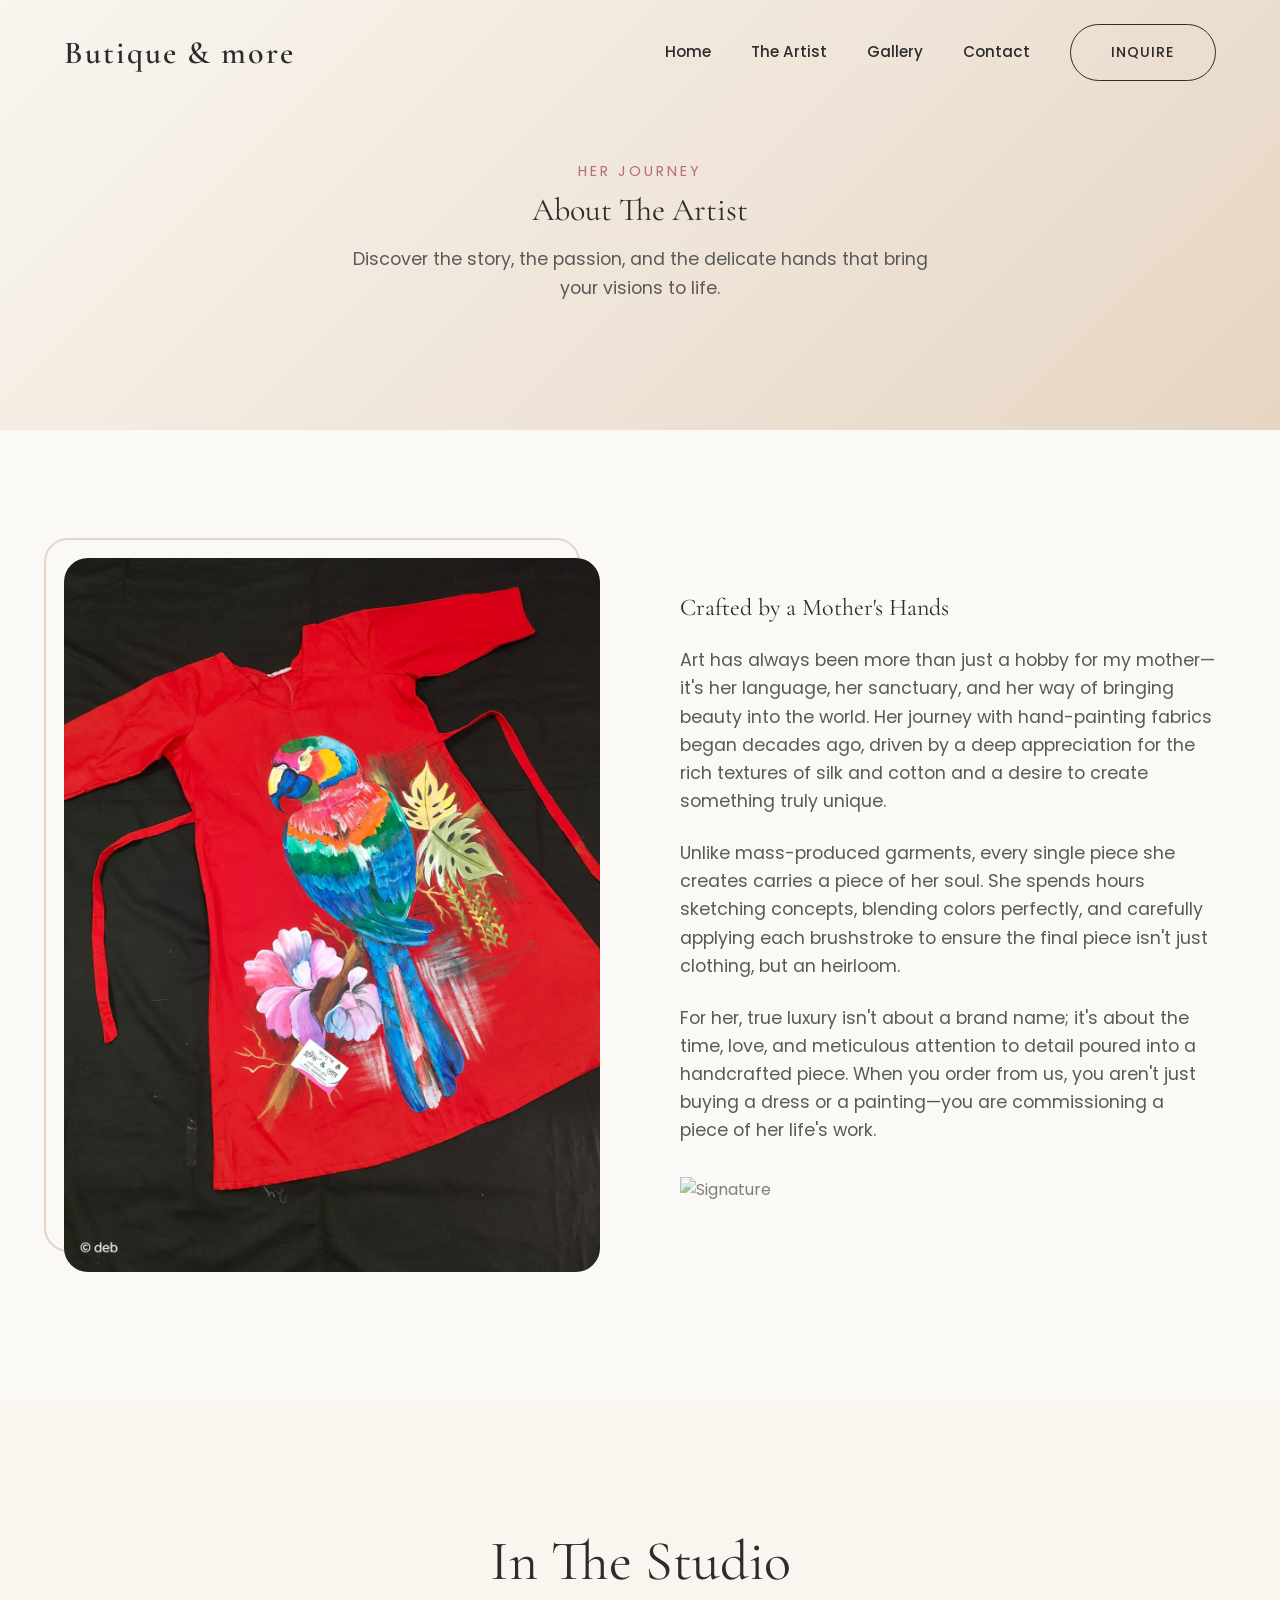
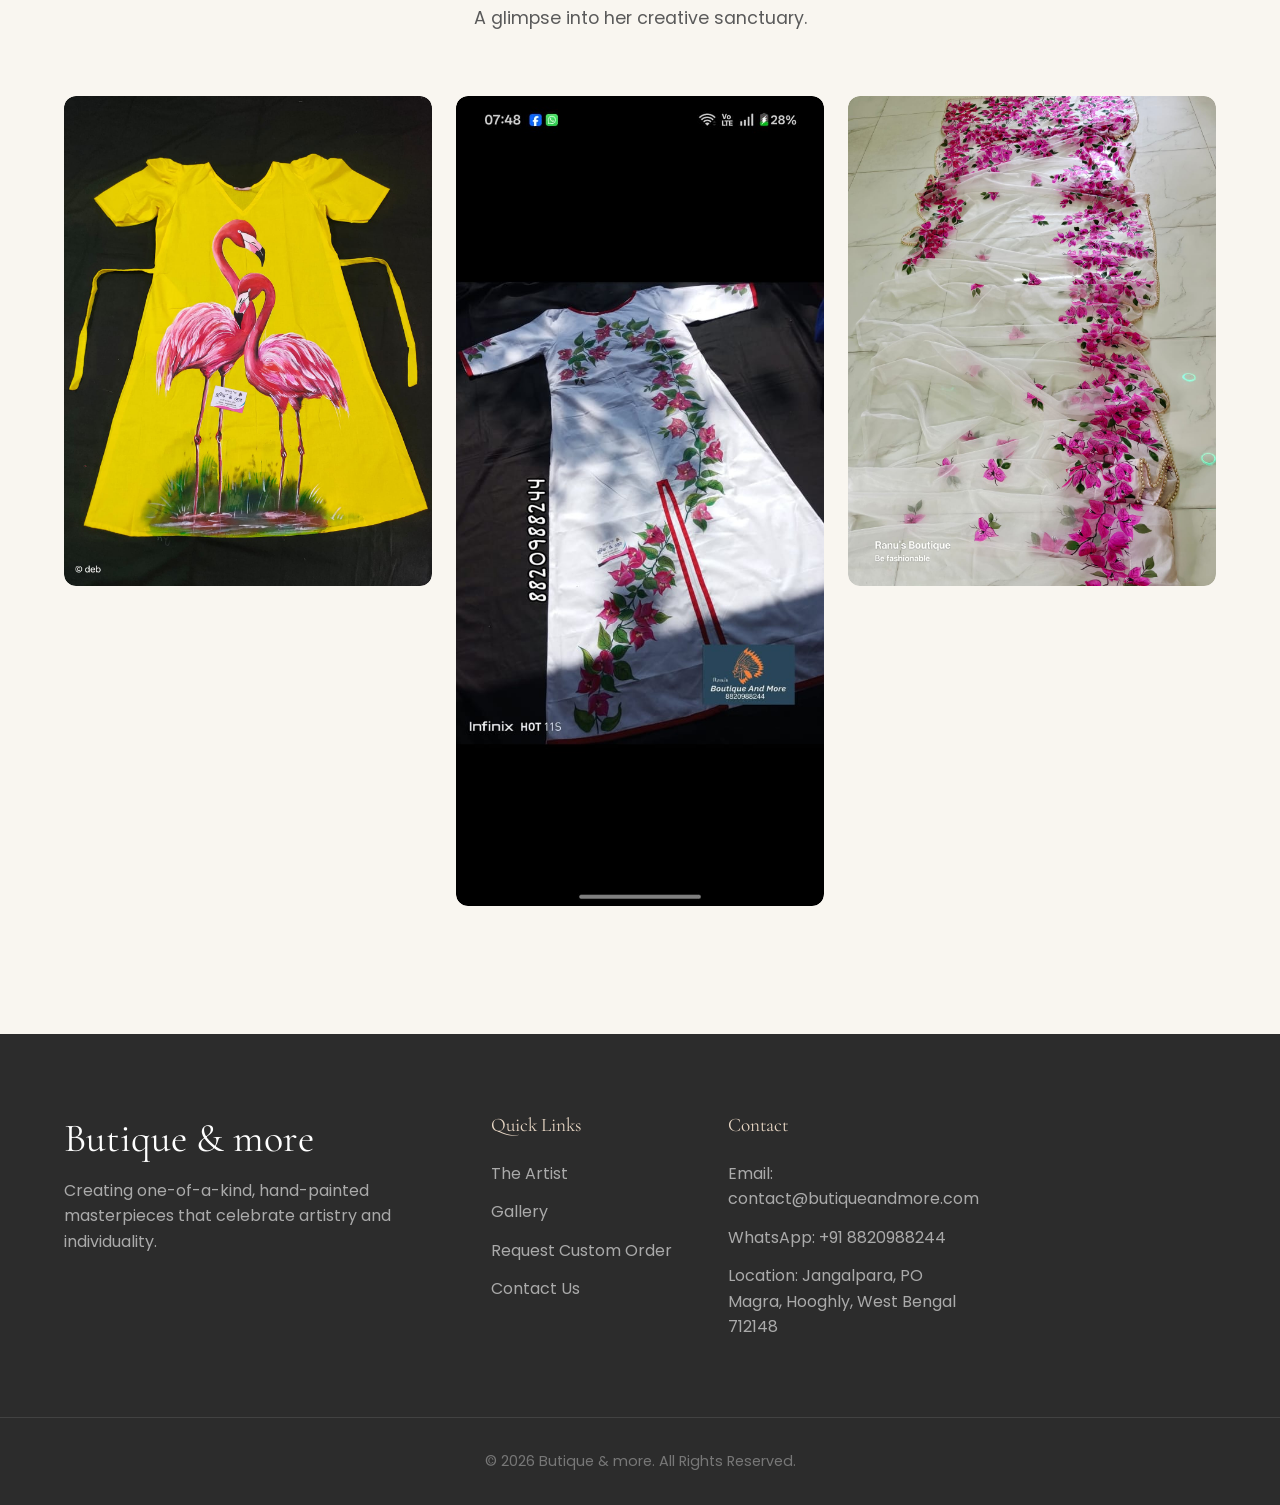
==== about.html @ 38919c2f "Initial commit" ====
<!DOCTYPE html>
<html lang="en">
<head>
    <meta charset="UTF-8">
    <meta name="viewport" content="width=device-width, initial-scale=1.0">
    <title>About The Artist | Butique & more</title>
    <meta name="description" content="Read the story of our lead artist and discover the passion behind every hand-painted masterpiece.">
    <link href="https://fonts.googleapis.com/css2?family=Cormorant+Garamond:ital,wght@0,300;0,400;0,500;0,600;0,700;1,400&family=Poppins:wght@300;400;500;600&display=swap" rel="stylesheet">
    <link rel="stylesheet" href="https://cdnjs.cloudflare.com/ajax/libs/font-awesome/6.4.0/css/all.min.css">
    <link rel="stylesheet" href="style.css">
</head>
<body>

    <!-- Navigation -->
    <nav id="navbar" class="navbar scrolled">
        <div class="nav-container">
            <a href="index.html" class="brand-logo">Butique & more</a>
            <div class="nav-links">
                <a href="index.html">Home</a>
                <a href="about.html" class="active">The Artist</a>
                <a href="gallery.html">Gallery</a>
                <a href="contact.html">Contact</a>
                <a href="custom-order.html" class="btn-outline">Inquire</a>
            </div>
            <div class="hamburger">
                <i class="fas fa-bars"></i>
            </div>
        </div>
    </nav>

    <!-- Page Header -->
    <header class="page-header">
        <div class="container text-center reveal-up">
            <span class="eyebrow">Her Journey</span>
            <h1>About The Artist</h1>
            <p class="section-subtitle">Discover the story, the passion, and the delicate hands that bring your visions to life.</p>
        </div>
    </header>

    <!-- Artist Story -->
    <section class="section-padding">
        <div class="container split-layout">
            <div class="about-image reveal-left">
                <img src="public/1.jpeg" alt="My mother painting in her studio" loading="lazy" style="border-radius: var(--radius-lg);">
                <div class="img-accent"></div>
            </div>
            <div class="about-content reveal-right">
                <h2>Crafted by a Mother's Hands</h2>
                <p>Art has always been more than just a hobby for my mother—it's her language, her sanctuary, and her way of bringing beauty into the world. Her journey with hand-painting fabrics began decades ago, driven by a deep appreciation for the rich textures of silk and cotton and a desire to create something truly unique.</p>
                <p>Unlike mass-produced garments, every single piece she creates carries a piece of her soul. She spends hours sketching concepts, blending colors perfectly, and carefully applying each brushstroke to ensure the final piece isn't just clothing, but an heirloom.</p>
                <p>For her, true luxury isn't about a brand name; it's about the time, love, and meticulous attention to detail poured into a handcrafted piece. When you order from us, you aren't just buying a dress or a painting—you are commissioning a piece of her life's work.</p>
                
                <div class="signature">
                    <img src="https://upload.wikimedia.org/wikipedia/commons/f/f6/Signature_of_John_Hancock.svg" alt="Signature" class="sig-img" style="filter: opacity(0.6);">
                </div>
            </div>
        </div>
    </section>

    <!-- Behind the Scenes Grid -->
    <section class="section-padding bg-light">
        <div class="container text-center">
            <h2 class="section-title reveal-up">In The Studio</h2>
            <p class="section-subtitle reveal-up">A glimpse into her creative sanctuary.</p>
            
            <div class="masonry-grid">
                <div class="gallery-item reveal-up">
                    <img src="public/2.jpeg" alt="Sketching" loading="lazy">
                </div>
                <div class="gallery-item reveal-up" style="transition-delay: 100ms;">
                    <img src="public/3.jpeg" alt="Studio details" loading="lazy">
                </div>
                <div class="gallery-item reveal-up" style="transition-delay: 200ms;">
                    <img src="public/4.jpeg" alt="Painting details" loading="lazy">
                </div>
            </div>
        </div>
    </section>

    <!-- Footer -->
    <footer class="footer">
        <div class="container footer-grid">
            <div class="footer-brand">
                <h2>Butique & more</h2>
                <p>Creating one-of-a-kind, hand-painted masterpieces that celebrate artistry and individuality.</p>
            </div>
            <div class="footer-links">
                <h4>Quick Links</h4>
                <ul>
                    <li><a href="about.html">The Artist</a></li>
                    <li><a href="gallery.html">Gallery</a></li>
                    <li><a href="custom-order.html">Request Custom Order</a></li>
                    <li><a href="contact.html">Contact Us</a></li>
                </ul>
            </div>
            <div class="footer-contact">
                <h4>Contact</h4>
                <p>Email: contact@butiqueandmore.com</p>
                <p>WhatsApp: +91 8820988244</p>
                <p>Location: Jangalpara, PO Magra, Hooghly, West Bengal 712148</p>
            </div>
        </div>
        <div class="footer-bottom text-center">
            <p>&copy; 2026 Butique & more. All Rights Reserved.</p>
        </div>
    </footer>

    <script src="script.js"></script>
</body>
</html>
---- style.css ----
/* ==========================================================================
   CSS Variables & Design System
   ========================================================================== */
:root {
    /* Color Palette */
    --clr-cream: #F9F6F0;
    --clr-beige: #E6D5C3;
    --clr-ivory: #FFFFF0;
    --clr-rose-gold: #B76E79;
    --clr-blush: #F4E1E1;
    --clr-sage: #B2AC88;
    --clr-off-white: #FAF9F6;
    
    --clr-text-main: #2C2C2C;
    --clr-text-light: #5A5A5A;
    --clr-white: #FFFFFF;
    
    /* Typography */
    --font-heading: 'Cormorant Garamond', serif;
    --font-body: 'Poppins', sans-serif;
    
    /* Spacing */
    --space-sm: 0.5rem;
    --space-md: 1rem;
    --space-lg: 2rem;
    --space-xl: 4rem;
    --space-xxl: 8rem;
    
    /* Effects */
    --shadow-soft: 0 10px 40px rgba(0, 0, 0, 0.05);
    --shadow-hover: 0 20px 60px rgba(0, 0, 0, 0.1);
    --radius-md: 12px;
    --radius-lg: 24px;
    --transition: all 0.4s cubic-bezier(0.25, 0.46, 0.45, 0.94);
    
    /* Glassmorphism */
    --glass-bg: rgba(255, 255, 255, 0.7);
    --glass-border: rgba(255, 255, 255, 0.4);
    --glass-blur: blur(10px);
}

/* ==========================================================================
   Reset & Base Styles
   ========================================================================== */
* {
    margin: 0;
    padding: 0;
    box-sizing: border-box;
}

html {
    scroll-behavior: smooth;
    font-size: 16px;
}

body {
    font-family: var(--font-body);
    color: var(--clr-text-main);
    background-color: var(--clr-off-white);
    line-height: 1.6;
    overflow-x: hidden;
}

h1, h2, h3, h4, h5, h6 {
    font-family: var(--font-heading);
    font-weight: 400;
    line-height: 1.2;
    margin-bottom: var(--space-md);
    color: var(--clr-text-main);
}

a {
    text-decoration: none;
    color: inherit;
    transition: var(--transition);
}

img {
    max-width: 100%;
    height: auto;
    display: block;
}

ul {
    list-style: none;
}

/* ==========================================================================
   Utility Classes
   ========================================================================== */
.container {
    width: 90%;
    max-width: 1400px;
    margin: 0 auto;
}

.section-padding {
    padding: var(--space-xxl) 0;
}

.text-center {
    text-align: center;
}

.bg-light {
    background-color: var(--clr-cream);
}

.section-title {
    font-size: 3.5rem;
    margin-bottom: var(--space-sm);
}

.section-subtitle {
    font-size: 1.1rem;
    color: var(--clr-text-light);
    max-width: 600px;
    margin: 0 auto var(--space-xl);
}

.eyebrow {
    display: block;
    font-size: 0.9rem;
    text-transform: uppercase;
    letter-spacing: 3px;
    color: var(--clr-rose-gold);
    margin-bottom: var(--space-sm);
}

/* ==========================================================================
   Buttons
   ========================================================================== */
.btn-primary, .btn-secondary, .btn-outline {
    display: inline-block;
    padding: 1rem 2.5rem;
    border-radius: 50px;
    font-weight: 500;
    text-transform: uppercase;
    letter-spacing: 1px;
    font-size: 0.9rem;
    cursor: pointer;
    border: none;
    position: relative;
    overflow: hidden;
    z-index: 1;
}

.btn-primary {
    background-color: var(--clr-text-main);
    color: var(--clr-white);
}

.btn-primary::before {
    content: '';
    position: absolute;
    top: 0; left: 0; width: 100%; height: 100%;
    background-color: var(--clr-rose-gold);
    z-index: -1;
    transform: scaleX(0);
    transform-origin: right;
    transition: transform 0.5s ease;
}
.btn-primary:hover::before {
    transform: scaleX(1);
    transform-origin: left;
}

.btn-secondary {
    background-color: var(--clr-white);
    color: var(--clr-text-main);
}
.btn-secondary:hover {
    background-color: var(--clr-beige);
}

.btn-outline {
    border: 1px solid var(--clr-text-main);
    color: var(--clr-text-main);
    background: transparent;
}
.btn-outline:hover {
    background-color: var(--clr-text-main);
    color: var(--clr-white);
}

.link-btn {
    font-weight: 500;
    color: var(--clr-rose-gold);
    display: inline-flex;
    align-items: center;
    gap: 0.5rem;
}
.link-btn i {
    transition: var(--transition);
}
.link-btn:hover i {
    transform: translateX(5px);
}

/* ==========================================================================
   Navigation
   ========================================================================== */
.navbar {
    position: fixed;
    top: 0; left: 0; width: 100%;
    padding: 1.5rem 0;
    z-index: 1000;
    transition: var(--transition);
}

.navbar.scrolled {
    background: var(--glass-bg);
    backdrop-filter: var(--glass-blur);
    -webkit-backdrop-filter: var(--glass-blur);
    padding: 1rem 0;
    box-shadow: var(--shadow-soft);
    border-bottom: 1px solid var(--glass-border);
}

.nav-container {
    width: 90%;
    max-width: 1400px;
    margin: 0 auto;
    display: flex;
    justify-content: space-between;
    align-items: center;
}

.brand-logo {
    font-family: var(--font-heading);
    font-size: 2rem;
    font-weight: 600;
    letter-spacing: 2px;
}

.nav-links {
    display: flex;
    align-items: center;
    gap: 2.5rem;
}

.nav-links a:not(.btn-outline) {
    font-size: 0.95rem;
    font-weight: 500;
    position: relative;
}

.nav-links a:not(.btn-outline)::after {
    content: '';
    position: absolute;
    bottom: -5px; left: 0;
    width: 0%; height: 1px;
    background-color: var(--clr-text-main);
    transition: var(--transition);
}
.nav-links a:not(.btn-outline):hover::after {
    width: 100%;
}

.hamburger {
    display: none;
    font-size: 1.5rem;
    cursor: pointer;
}

/* ==========================================================================
   Hero Section
   ========================================================================== */
.hero {
    height: 100vh;
    position: relative;
    display: flex;
    align-items: center;
    justify-content: center;
    text-align: center;
    overflow: hidden;
}

.hero-bg {
    position: absolute;
    top: 0; left: 0; width: 100%; height: 100%;
    z-index: -1;
}

.hero-bg img {
    width: 100%; height: 100%;
    object-fit: cover;
    animation: slowZoom 20s infinite alternate;
}

.hero-overlay {
    position: absolute;
    top: 0; left: 0; width: 100%; height: 100%;
    background: linear-gradient(to bottom, rgba(250,249,246,0.3) 0%, rgba(250,249,246,0.8) 100%);
}

.hero-content {
    max-width: 800px;
    padding: 0 2rem;
    position: relative;
    z-index: 1;
}

.hero h1 {
    font-size: 5rem;
    margin-bottom: 1.5rem;
    color: var(--clr-text-main);
}

.hero .subheadline {
    font-size: 1.2rem;
    color: var(--clr-text-light);
    margin-bottom: 2.5rem;
}

.hero-buttons {
    display: flex;
    gap: 1rem;
    justify-content: center;
}

.scroll-indicator {
    position: absolute;
    bottom: 2rem;
    left: 50%;
    transform: translateX(-50%);
    display: flex;
    flex-direction: column;
    align-items: center;
    gap: 0.5rem;
    font-size: 0.8rem;
    text-transform: uppercase;
    letter-spacing: 2px;
}

.scroll-indicator .line {
    width: 1px;
    height: 50px;
    background-color: var(--clr-text-main);
    position: relative;
    overflow: hidden;
}

.scroll-indicator .line::after {
    content: '';
    position: absolute;
    top: -50px; left: 0;
    width: 100%; height: 100%;
    background-color: var(--clr-rose-gold);
    animation: scrollLine 2s infinite;
}

@keyframes scrollLine {
    0% { top: -50px; }
    100% { top: 50px; }
}

@keyframes slowZoom {
    0% { transform: scale(1); }
    100% { transform: scale(1.1); }
}

/* ==========================================================================
   Collections Grid
   ========================================================================== */
.grid-layout {
    display: grid;
    grid-template-columns: repeat(auto-fit, minmax(350px, 1fr));
    gap: 3rem;
}

.category-card {
    background: var(--clr-white);
    border-radius: var(--radius-lg);
    overflow: hidden;
    box-shadow: var(--shadow-soft);
    transition: var(--transition);
}

.category-card:hover {
    transform: translateY(-10px);
    box-shadow: var(--shadow-hover);
}

.card-img-wrapper {
    height: 400px;
    overflow: hidden;
}

.card-img-wrapper img {
    width: 100%; height: 100%;
    object-fit: cover;
    transition: transform 0.8s ease;
}

.category-card:hover .card-img-wrapper img {
    transform: scale(1.05);
}

.card-content {
    padding: 2rem;
    text-align: center;
}

.card-content h3 {
    font-size: 2rem;
    margin-bottom: 0.5rem;
}

.card-content p {
    color: var(--clr-text-light);
    margin-bottom: 1.5rem;
}

/* ==========================================================================
   About Split Layout
   ========================================================================== */
.split-layout {
    display: grid;
    grid-template-columns: 1fr 1fr;
    gap: 5rem;
    align-items: center;
}

.about-image {
    position: relative;
    border-radius: var(--radius-lg);
}

.about-image img {
    border-radius: var(--radius-lg);
    position: relative;
    z-index: 2;
}

.img-accent {
    position: absolute;
    top: -20px; left: -20px;
    width: 100%; height: 100%;
    border: 2px solid var(--clr-beige);
    border-radius: var(--radius-lg);
    z-index: 1;
}

.about-content h2 {
    margin-bottom: 1.5rem;
}

.about-content p {
    margin-bottom: 1.5rem;
    font-size: 1.1rem;
    color: var(--clr-text-light);
}

.signature {
    margin-top: 2rem;
}

.sig-img {
    height: 60px;
}

/* ==========================================================================
   Timeline
   ========================================================================== */
.timeline {
    position: relative;
    max-width: 1000px;
    margin: 0 auto;
    display: flex;
    justify-content: space-between;
}

.timeline-line {
    position: absolute;
    top: 30px; left: 0; width: 100%; height: 2px;
    background: linear-gradient(to right, transparent, var(--clr-beige), transparent);
    z-index: 0;
}

.timeline-step {
    text-align: center;
    position: relative;
    z-index: 1;
    width: 22%;
}

.step-icon {
    width: 60px; height: 60px;
    background-color: var(--clr-white);
    border: 2px solid var(--clr-beige);
    border-radius: 50%;
    display: flex;
    align-items: center;
    justify-content: center;
    margin: 0 auto 1.5rem;
    font-size: 1.5rem;
    color: var(--clr-rose-gold);
    box-shadow: var(--shadow-soft);
    transition: var(--transition);
}

.timeline-step:hover .step-icon {
    transform: scale(1.1);
    background-color: var(--clr-rose-gold);
    color: var(--clr-white);
    border-color: var(--clr-rose-gold);
}

.glass-card {
    background: var(--glass-bg);
    backdrop-filter: var(--glass-blur);
    -webkit-backdrop-filter: var(--glass-blur);
    border: 1px solid var(--glass-border);
    padding: 1.5rem 1rem;
    border-radius: var(--radius-md);
    box-shadow: var(--shadow-soft);
}

.glass-card h4 {
    font-family: var(--font-body);
    font-size: 1.1rem;
    font-weight: 600;
}

.glass-card p {
    font-size: 0.9rem;
    color: var(--clr-text-light);
}

/* ==========================================================================
   Gallery
   ========================================================================== */
.gallery-filters {
    display: flex;
    justify-content: center;
    gap: 1rem;
    margin-bottom: 3rem;
    flex-wrap: wrap;
}

.filter-btn {
    background: transparent;
    border: 1px solid var(--clr-text-light);
    padding: 0.5rem 1.5rem;
    border-radius: 30px;
    cursor: pointer;
    font-family: var(--font-body);
    transition: var(--transition);
}

.filter-btn.active, .filter-btn:hover {
    background: var(--clr-text-main);
    color: var(--clr-white);
    border-color: var(--clr-text-main);
}

.masonry-grid {
    display: column;
    columns: 3;
    gap: 1.5rem;
}

.gallery-item {
    break-inside: avoid;
    margin-bottom: 1.5rem;
    position: relative;
    border-radius: var(--radius-md);
    overflow: hidden;
    cursor: zoom-in;
}

.gallery-item img {
    border-radius: var(--radius-md);
    transition: transform 0.6s ease;
}

.item-overlay {
    position: absolute;
    inset: 0;
    background: rgba(0,0,0,0.3);
    opacity: 0;
    display: flex;
    align-items: center;
    justify-content: center;
    transition: var(--transition);
}

.overlay-text {
    color: var(--clr-white);
    font-family: var(--font-heading);
    font-size: 1.5rem;
    transform: translateY(20px);
    transition: var(--transition);
}

.gallery-item:hover img {
    transform: scale(1.05);
}

.gallery-item:hover .item-overlay {
    opacity: 1;
}

.gallery-item:hover .overlay-text {
    transform: translateY(0);
}

/* Lightbox */
.lightbox {
    position: fixed;
    z-index: 2000;
    left: 0; top: 0; width: 100%; height: 100%;
    background-color: rgba(255,255,255,0.95);
    backdrop-filter: blur(5px);
    display: none;
    align-items: center;
    justify-content: center;
    flex-direction: column;
    opacity: 0;
    transition: opacity 0.3s;
}

.lightbox.active {
    display: flex;
    opacity: 1;
}

.lightbox-content {
    max-width: 90%;
    max-height: 80vh;
    border-radius: var(--radius-md);
    box-shadow: var(--shadow-hover);
}

.close-lightbox {
    position: absolute;
    top: 30px; right: 40px;
    font-size: 3rem;
    color: var(--clr-text-main);
    cursor: pointer;
    transition: var(--transition);
}
.close-lightbox:hover {
    color: var(--clr-rose-gold);
}

#lightbox-caption {
    margin-top: 1rem;
    font-family: var(--font-heading);
    font-size: 1.5rem;
}

/* ==========================================================================
   Process Section
   ========================================================================== */
.process-row {
    display: grid;
    grid-template-columns: 1fr 1fr;
    gap: 4rem;
    align-items: center;
    margin-bottom: 5rem;
}

.process-row:last-child {
    margin-bottom: 0;
}

.process-img img {
    border-radius: var(--radius-lg);
    box-shadow: var(--shadow-soft);
}

.process-text h3 {
    font-size: 2.5rem;
    color: var(--clr-rose-gold);
}

.process-text p {
    font-size: 1.1rem;
    color: var(--clr-text-light);
}

/* ==========================================================================
   Why Choose Us (Icon Grid)
   ========================================================================== */
.icon-grid {
    display: grid;
    grid-template-columns: repeat(auto-fit, minmax(250px, 1fr));
    gap: 2rem;
}

.icon-card {
    background: var(--clr-white);
    padding: 3rem 2rem;
    border-radius: var(--radius-lg);
    text-align: center;
    box-shadow: var(--shadow-soft);
    transition: var(--transition);
}

.icon-card:hover {
    transform: translateY(-10px);
}

.icon-card i {
    font-size: 2.5rem;
    color: var(--clr-sage);
    margin-bottom: 1.5rem;
}

.icon-card h4 {
    font-family: var(--font-body);
    font-size: 1.2rem;
    font-weight: 600;
}

.icon-card p {
    color: var(--clr-text-light);
    font-size: 0.95rem;
}

/* ==========================================================================
   Testimonials
   ========================================================================== */
.quote-icon {
    font-size: 3rem;
    color: var(--clr-beige);
    margin-bottom: 1rem;
}

.testimonial-carousel {
    max-width: 800px;
    margin: 0 auto;
    position: relative;
}

.testimonial-slide {
    display: none;
    animation: fadeEffect 1s;
}

.testimonial-slide.active {
    display: block;
}

.quote-text {
    font-family: var(--font-heading);
    font-size: 2rem;
    font-style: italic;
    margin-bottom: 1.5rem;
}

.client-name {
    font-family: var(--font-body);
    font-size: 1.1rem;
    font-weight: 600;
}

.stars {
    color: #D4AF37; /* Gold */
    margin-top: 0.5rem;
}

@keyframes fadeEffect {
    from {opacity: 0;}
    to {opacity: 1;}
}

/* ==========================================================================
   Custom Order CTA & Form
   ========================================================================== */
.cta-section {
    position: relative;
    padding: var(--space-xxl) 0;
    overflow: hidden;
}

.cta-background {
    position: absolute;
    inset: 0;
    background: linear-gradient(135deg, var(--clr-blush) 0%, var(--clr-cream) 100%);
    z-index: -1;
}

.cta-container {
    display: grid;
    grid-template-columns: 1fr 1fr;
    gap: 4rem;
    align-items: center;
}

.cta-text h2 {
    font-size: 4rem;
    margin-bottom: 1.5rem;
}

.cta-text p {
    font-size: 1.2rem;
    color: var(--clr-text-light);
}

.glassmorphism {
    background: rgba(255, 255, 255, 0.45);
    backdrop-filter: blur(15px);
    -webkit-backdrop-filter: blur(15px);
    border: 1px solid rgba(255, 255, 255, 0.6);
    padding: 3rem;
    border-radius: var(--radius-lg);
    box-shadow: var(--shadow-hover);
}

.custom-form h3 {
    font-size: 2rem;
    margin-bottom: 2rem;
    text-align: center;
}

.form-group {
    position: relative;
    margin-bottom: 1.5rem;
}

.form-row {
    display: grid;
    grid-template-columns: 1fr 1fr;
    gap: 1.5rem;
}

.custom-form input,
.custom-form select,
.custom-form textarea {
    width: 100%;
    padding: 1rem;
    background: transparent;
    border: none;
    border-bottom: 1px solid var(--clr-text-light);
    font-family: var(--font-body);
    font-size: 1rem;
    outline: none;
    transition: var(--transition);
}

.custom-form select {
    color: var(--clr-text-light);
}
.custom-form select:focus {
    color: var(--clr-text-main);
}

.custom-form label {
    position: absolute;
    top: 1rem; left: 0;
    color: var(--clr-text-light);
    pointer-events: none;
    transition: 0.3s ease all;
}

.custom-form input:focus ~ label,
.custom-form input:not(:placeholder-shown) ~ label,
.custom-form textarea:focus ~ label,
.custom-form textarea:not(:placeholder-shown) ~ label {
    top: -10px;
    font-size: 0.8rem;
    color: var(--clr-text-main);
}

.custom-form input:focus,
.custom-form textarea:focus {
    border-bottom-color: var(--clr-text-main);
}

.w-100 {
    width: 100%;
    margin-top: 1rem;
}

.form-message {
    margin-top: 1rem;
    text-align: center;
    font-weight: 500;
}

/* ==========================================================================
   FAQ
   ========================================================================== */
.faq-accordion {
    max-width: 800px;
    margin: 0 auto;
}

.accordion-item {
    border-bottom: 1px solid var(--clr-beige);
    margin-bottom: 1rem;
}

.accordion-header {
    width: 100%;
    display: flex;
    justify-content: space-between;
    align-items: center;
    background: transparent;
    border: none;
    padding: 1.5rem 0;
    font-family: var(--font-heading);
    font-size: 1.5rem;
    text-align: left;
    cursor: pointer;
    color: var(--clr-text-main);
}

.accordion-header i {
    transition: transform 0.3s ease;
}

.accordion-header.active i {
    transform: rotate(180deg);
}

.accordion-content {
    max-height: 0;
    overflow: hidden;
    transition: max-height 0.4s ease;
}

.accordion-content p {
    padding-bottom: 1.5rem;
    color: var(--clr-text-light);
}

/* ==========================================================================
   Instagram Section
   ========================================================================== */
.insta-handle {
    font-size: 2.5rem;
    margin-bottom: 2rem;
}

.insta-grid {
    display: grid;
    grid-template-columns: repeat(4, 1fr);
    gap: 1rem;
}

.insta-grid img {
    border-radius: var(--radius-md);
    transition: var(--transition);
}

.insta-grid img:hover {
    transform: scale(1.03);
    box-shadow: var(--shadow-soft);
}

.mt-4 {
    margin-top: 2rem;
}

/* ==========================================================================
   Footer
   ========================================================================== */
.footer {
    background-color: var(--clr-text-main);
    color: var(--clr-white);
    padding: 5rem 0 2rem;
}

.footer-grid {
    display: grid;
    grid-template-columns: 2fr 1fr 1fr 1fr;
    gap: 3rem;
    margin-bottom: 4rem;
}

.footer-brand h2 {
    color: var(--clr-white);
    font-size: 2.5rem;
    margin-bottom: 1rem;
}

.footer-brand p {
    color: #AAA;
}

.footer h4 {
    color: var(--clr-beige);
    font-size: 1.2rem;
    margin-bottom: 1.5rem;
}

.footer ul li {
    margin-bottom: 0.8rem;
}

.footer ul a {
    color: #AAA;
}
.footer ul a:hover {
    color: var(--clr-white);
}

.footer-contact p {
    color: #AAA;
    margin-bottom: 0.8rem;
}

.social-icons {
    display: flex;
    gap: 1rem;
}

.social-icons a {
    width: 40px; height: 40px;
    border-radius: 50%;
    background-color: rgba(255,255,255,0.1);
    display: flex;
    align-items: center;
    justify-content: center;
    color: var(--clr-white);
}
.social-icons a:hover {
    background-color: var(--clr-rose-gold);
}

.footer-bottom {
    border-top: 1px solid rgba(255,255,255,0.1);
    padding-top: 2rem;
    color: #777;
    font-size: 0.9rem;
}

/* ==========================================================================
   Multi-Page & Service Specific Styles
   ========================================================================== */
.cta-strip {
    background: var(--clr-text-main);
    color: var(--clr-white);
    padding: 4rem 0;
}
.cta-strip h2 {
    color: var(--clr-white);
    font-size: 2.5rem;
}

.whatsapp-float {
    position: fixed;
    bottom: 30px;
    right: 30px;
    background-color: #25d366;
    color: #FFF;
    border-radius: 50%;
    width: 60px;
    height: 60px;
    display: flex;
    align-items: center;
    justify-content: center;
    font-size: 2rem;
    box-shadow: 2px 2px 10px rgba(0,0,0,0.2);
    z-index: 1000;
    transition: var(--transition);
}
.whatsapp-float:hover {
    transform: scale(1.1);
    background-color: #1ebe57;
}

/* Watermark */
.watermark-container {
    position: relative;
    display: inline-block;
}
.watermark-container::after {
    content: "© Butique & more";
    position: absolute;
    bottom: 10px;
    right: 10px;
    font-family: var(--font-body);
    font-size: 0.8rem;
    color: rgba(255,255,255,0.7);
    pointer-events: none;
    text-shadow: 1px 1px 3px rgba(0,0,0,0.8);
}

/* Customization List */
.customization-list {
    list-style: none;
    padding: 0;
}
.customization-list li {
    position: relative;
    padding-left: 1.5rem;
    margin-bottom: 1rem;
    color: var(--clr-text-light);
}
.customization-list li::before {
    content: "\f00c"; /* FontAwesome check */
    font-family: "Font Awesome 6 Free";
    font-weight: 900;
    position: absolute;
    left: 0;
    top: 2px;
    color: var(--clr-sage);
}

.page-header {
    padding: 10rem 0 4rem;
    background: linear-gradient(135deg, var(--clr-cream) 0%, var(--clr-beige) 100%);
    text-align: center;
}

/* ==========================================================================
   Animations & Reveal Classes
   ========================================================================== */
.reveal-up {
    opacity: 0;
    transform: translateY(40px);
    transition: opacity 0.8s ease, transform 0.8s ease;
}
.reveal-up.active {
    opacity: 1;
    transform: translateY(0);
}

.reveal-left {
    opacity: 0;
    transform: translateX(-40px);
    transition: opacity 0.8s ease, transform 0.8s ease;
}
.reveal-left.active {
    opacity: 1;
    transform: translateX(0);
}

.reveal-right {
    opacity: 0;
    transform: translateX(40px);
    transition: opacity 0.8s ease, transform 0.8s ease;
}
.reveal-right.active {
    opacity: 1;
    transform: translateX(0);
}

/* ==========================================================================
   Responsive Design
   ========================================================================== */
@media (max-width: 1024px) {
    .hero h1 { font-size: 4rem; }
    .split-layout { gap: 3rem; }
    .process-row { gap: 2rem; }
    .cta-container { grid-template-columns: 1fr; text-align: center; }
    .masonry-grid { columns: 2; }
    .timeline { flex-direction: column; align-items: center; }
    .timeline-line { 
        width: 2px; height: 100%; 
        left: 50%; top: 0; 
        transform: translateX(-50%);
        background: linear-gradient(to bottom, transparent, var(--clr-beige), transparent);
    }
    .timeline-step { width: 80%; margin-bottom: 2rem; }
}

@media (max-width: 768px) {
    .nav-links {
        position: fixed;
        top: 0; right: -100%;
        width: 70%; height: 100vh;
        background: var(--clr-white);
        flex-direction: column;
        justify-content: center;
        transition: var(--transition);
        box-shadow: -5px 0 20px rgba(0,0,0,0.1);
    }
    .nav-links.active { right: 0; }
    .hamburger { display: block; z-index: 1001; }
    
    .hero h1 { font-size: 3rem; }
    .split-layout { grid-template-columns: 1fr; }
    .process-row { grid-template-columns: 1fr; text-align: center; }
    .process-row.reverse .process-img { order: -1; }
    .footer-grid { grid-template-columns: 1fr 1fr; }
    .insta-grid { grid-template-columns: repeat(2, 1fr); }
    .form-row { grid-template-columns: 1fr; }
}

@media (max-width: 480px) {
    .hero h1 { font-size: 2.5rem; }
    .section-title { font-size: 2.5rem; }
    .masonry-grid { columns: 1; }
    .footer-grid { grid-template-columns: 1fr; }
}
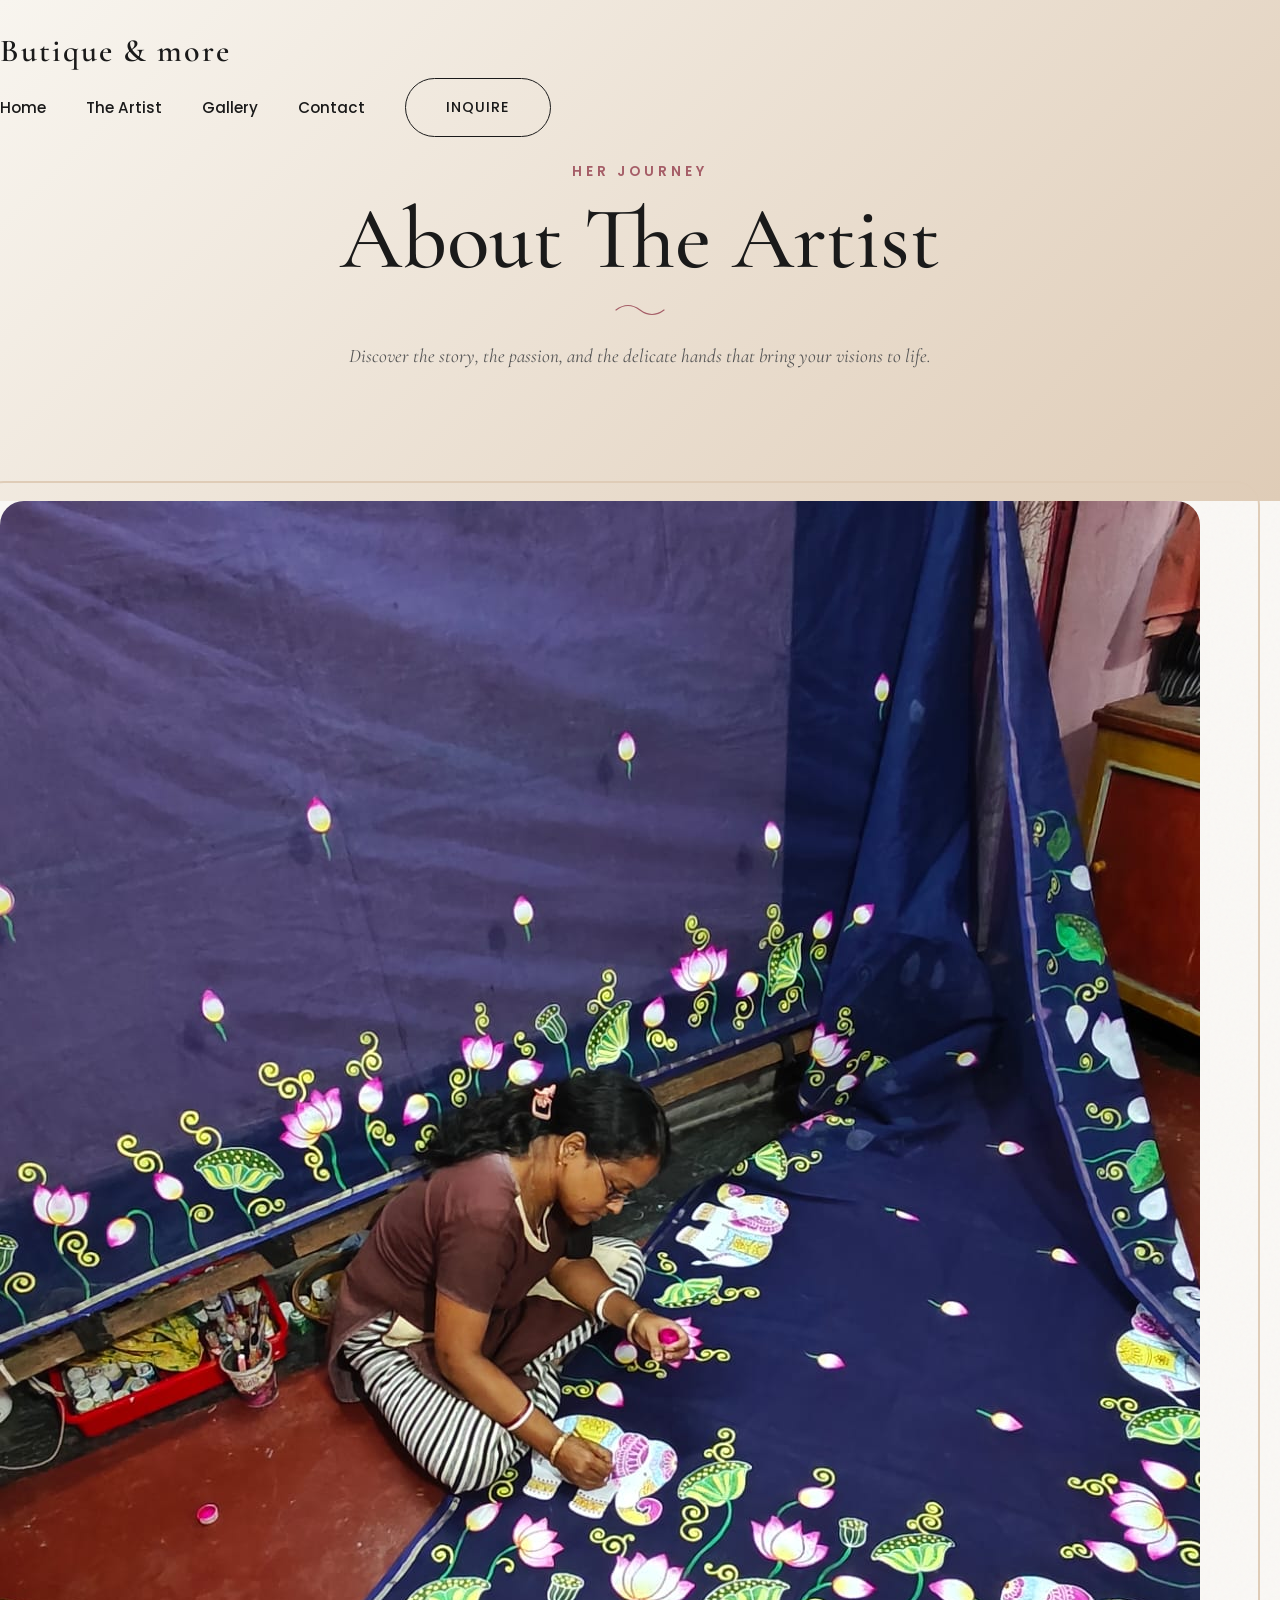
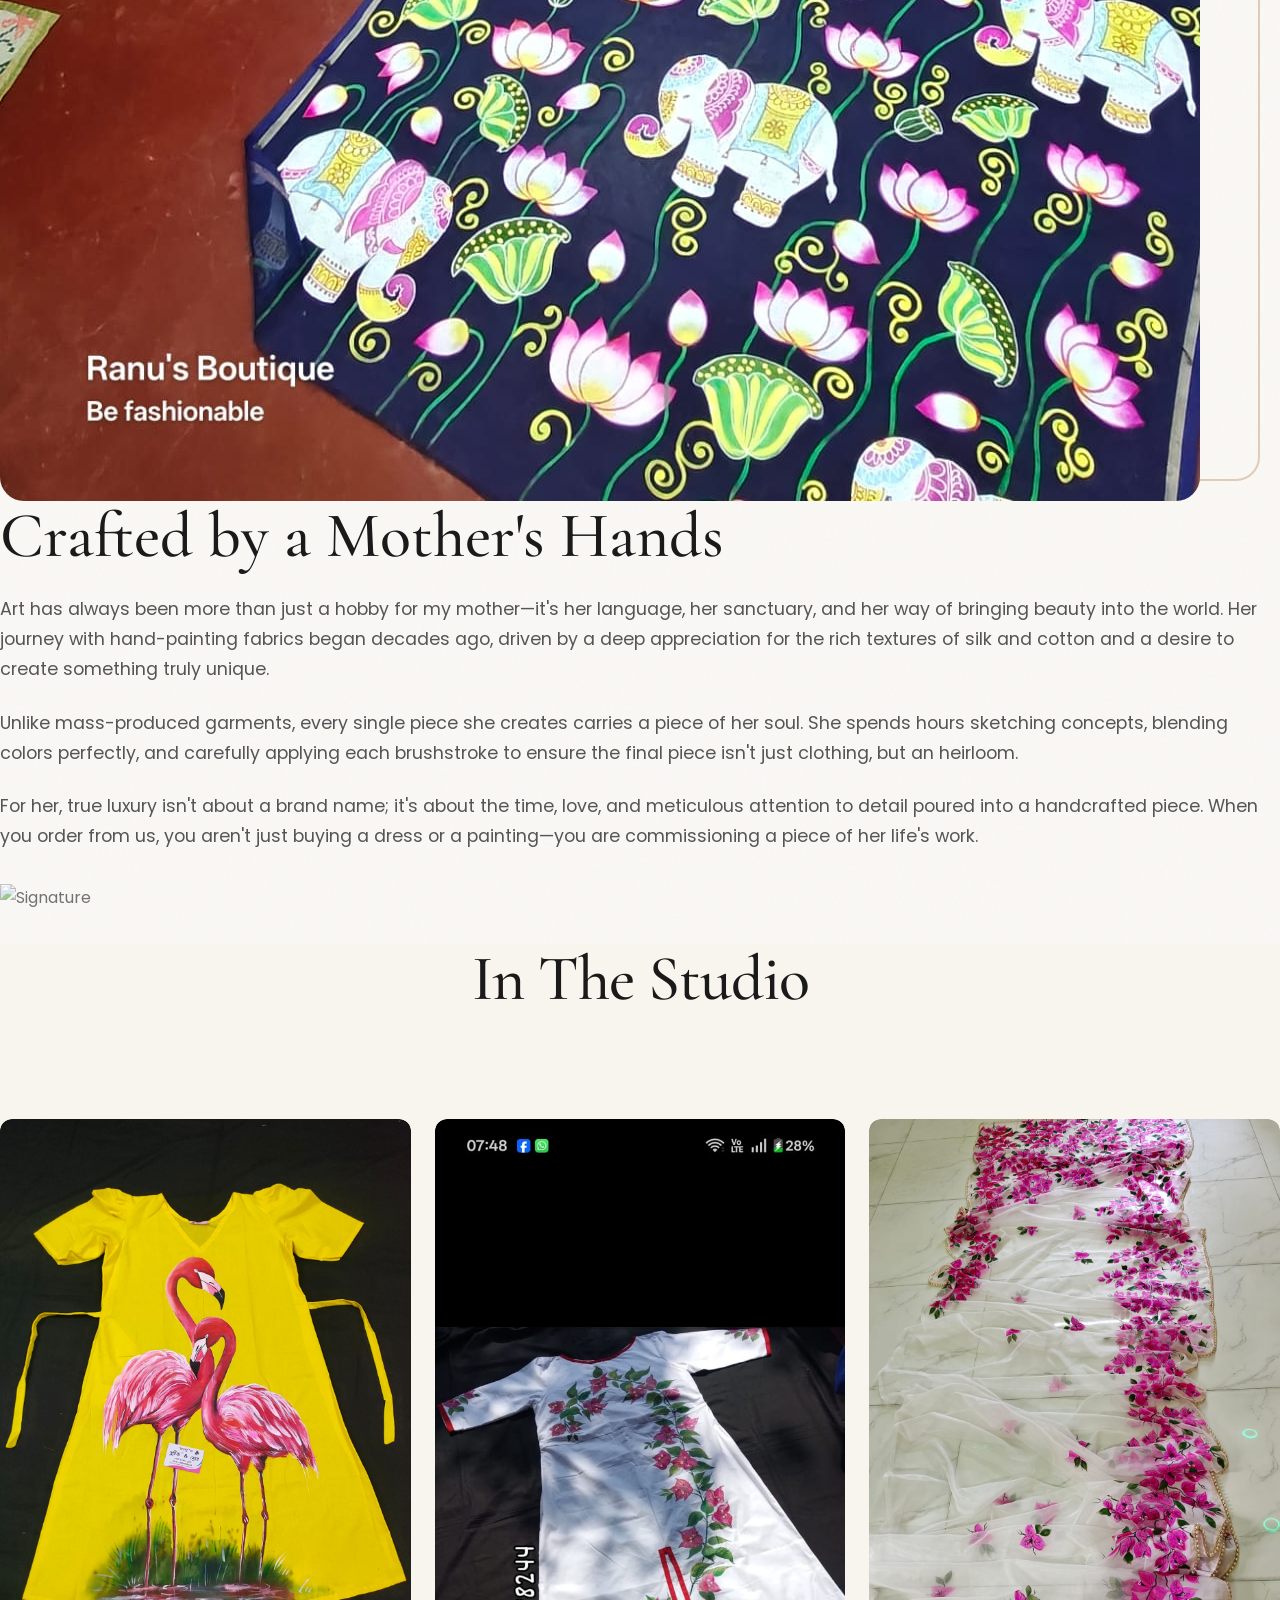
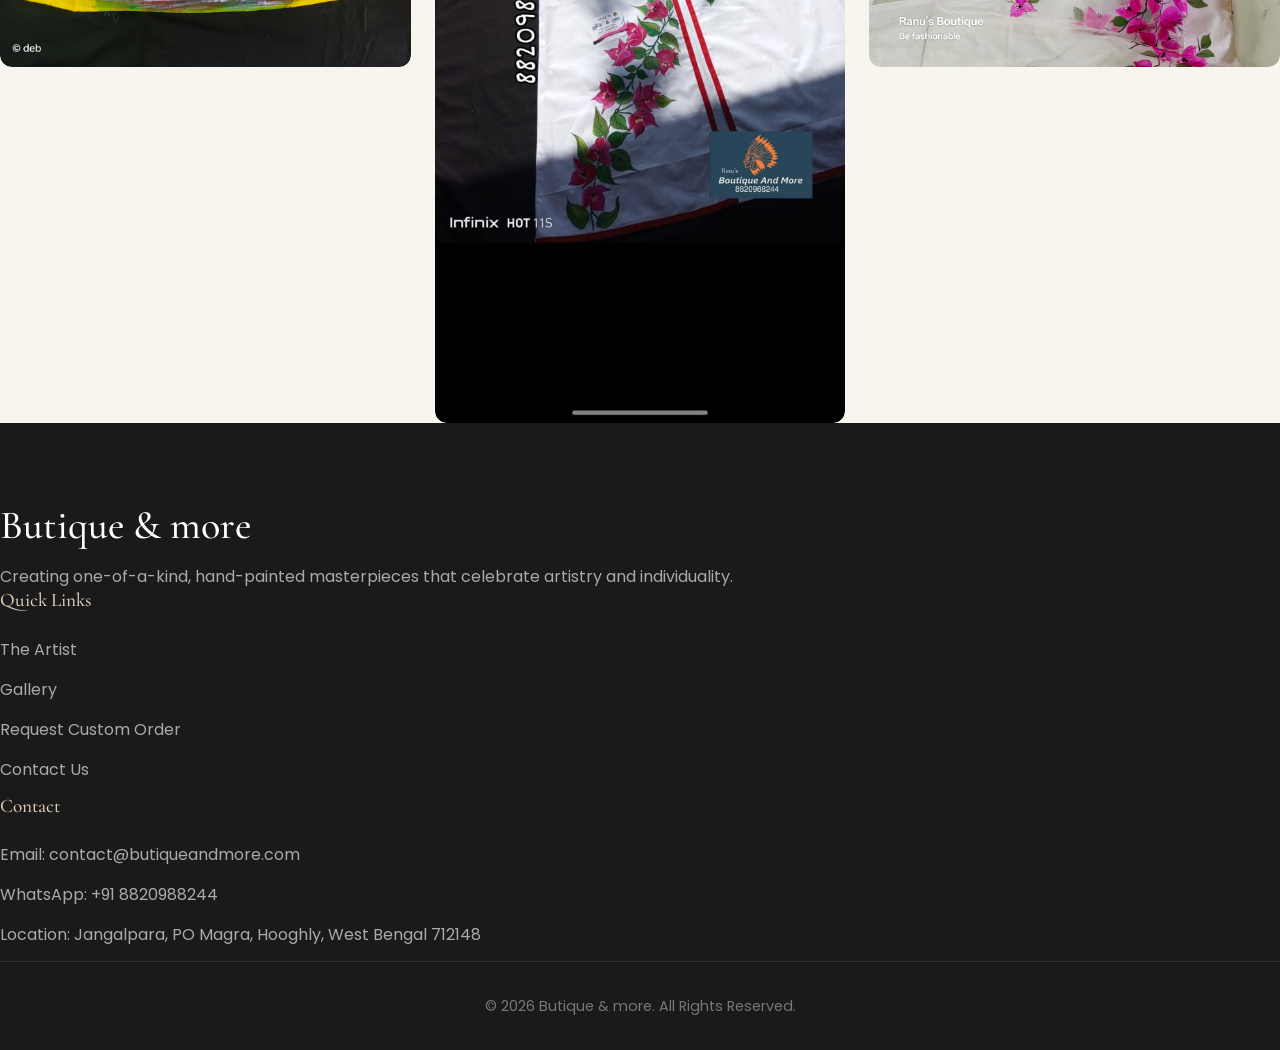
==== commit 3968b883: "(refactor): migrated from style.css to tailwind css - Refactor HTML and CSS for Tailwind integration" ====
--- a/about.html
+++ b/about.html
@@ -8,19 +8,46 @@
     <link href="https://fonts.googleapis.com/css2?family=Cormorant+Garamond:ital,wght@0,300;0,400;0,500;0,600;0,700;1,400&family=Poppins:wght@300;400;500;600&display=swap" rel="stylesheet">
     <link rel="stylesheet" href="https://cdnjs.cloudflare.com/ajax/libs/font-awesome/6.4.0/css/all.min.css">
     <link rel="stylesheet" href="style.css">
+
+    <!-- Tailwind CSS -->
+    <script src="https://cdn.tailwindcss.com"></script>
+    <script>
+        tailwind.config = {
+            theme: {
+                extend: {
+                    colors: {
+                        cream: '#F8F5EF',
+                        beige: '#DFCCB7',
+                        ivory: '#FFFDF8',
+                        rosegold: '#A55D67',
+                        blush: '#EAD0D0',
+                        sage: '#8B8560',
+                        offwhite: '#FAF8F5',
+                        textmain: '#1A1A1A',
+                        textlight: '#555555'
+                    },
+                    fontFamily: {
+                        serif: ['"Cormorant Garamond"', 'serif'],
+                        sans: ['Poppins', 'sans-serif']
+                    }
+                }
+            }
+        }
+    </script>
+
 </head>
 <body>
 
     <!-- Navigation -->
     <nav id="navbar" class="navbar scrolled">
-        <div class="nav-container">
+        <div class="max-w-7xl mx-auto px-6 w-full flex justify-between items-center">
             <a href="index.html" class="brand-logo">Butique & more</a>
-            <div class="nav-links">
+            <div class="nav-links flex flex-col md:flex-row items-center gap-6 md:gap-10">
                 <a href="index.html">Home</a>
                 <a href="about.html" class="active">The Artist</a>
                 <a href="gallery.html">Gallery</a>
                 <a href="contact.html">Contact</a>
-                <a href="custom-order.html" class="btn-outline">Inquire</a>
+                <a href="custom-order.html" class="btn-outline inline-block text-center">Inquire</a>
             </div>
             <div class="hamburger">
                 <i class="fas fa-bars"></i>
@@ -30,18 +57,19 @@
 
     <!-- Page Header -->
     <header class="page-header">
-        <div class="container text-center reveal-up">
+        <div class="max-w-7xl mx-auto px-6 w-full text-center reveal-up">
             <span class="eyebrow">Her Journey</span>
             <h1>About The Artist</h1>
+            <img src="data:image/svg+xml,%3Csvg xmlns='http://www.w3.org/2000/svg' viewBox='0 0 100 20' fill='none' stroke='%23A55D67' stroke-width='2' stroke-linecap='round'%3E%3Cpath d='M10,10 Q30,-5 50,10 T90,10' /%3E%3C/svg%3E" class="accent-flourish reveal-up" alt="">
             <p class="section-subtitle">Discover the story, the passion, and the delicate hands that bring your visions to life.</p>
         </div>
     </header>
 
     <!-- Artist Story -->
-    <section class="section-padding">
-        <div class="container split-layout">
+    <section class="py-16 md:py-24">
+        <div class="max-w-7xl mx-auto px-6 w-full grid grid-cols-1 md:grid-cols-2 gap-12 lg:gap-20 items-center">
             <div class="about-image reveal-left">
-                <img src="public/1.jpeg" alt="My mother painting in her studio" loading="lazy" style="border-radius: var(--radius-lg);">
+                <img src="public/5.jpeg" alt="My mother painting in her studio" loading="lazy" style="border-radius: var(--radius-lg);">
                 <div class="img-accent"></div>
             </div>
             <div class="about-content reveal-right">
@@ -49,7 +77,7 @@
                 <p>Art has always been more than just a hobby for my mother—it's her language, her sanctuary, and her way of bringing beauty into the world. Her journey with hand-painting fabrics began decades ago, driven by a deep appreciation for the rich textures of silk and cotton and a desire to create something truly unique.</p>
                 <p>Unlike mass-produced garments, every single piece she creates carries a piece of her soul. She spends hours sketching concepts, blending colors perfectly, and carefully applying each brushstroke to ensure the final piece isn't just clothing, but an heirloom.</p>
                 <p>For her, true luxury isn't about a brand name; it's about the time, love, and meticulous attention to detail poured into a handcrafted piece. When you order from us, you aren't just buying a dress or a painting—you are commissioning a piece of her life's work.</p>
-                
+
                 <div class="signature">
                     <img src="https://upload.wikimedia.org/wikipedia/commons/f/f6/Signature_of_John_Hancock.svg" alt="Signature" class="sig-img" style="filter: opacity(0.6);">
                 </div>
@@ -58,11 +86,11 @@
     </section>
 
     <!-- Behind the Scenes Grid -->
-    <section class="section-padding bg-light">
-        <div class="container text-center">
+    <section class="py-16 md:py-24 bg-light">
+        <div class="max-w-7xl mx-auto px-6 w-full text-center">
             <h2 class="section-title reveal-up">In The Studio</h2>
             <p class="section-subtitle reveal-up">A glimpse into her creative sanctuary.</p>
-            
+
             <div class="masonry-grid">
                 <div class="gallery-item reveal-up">
                     <img src="public/2.jpeg" alt="Sketching" loading="lazy">
@@ -79,7 +107,7 @@
 
     <!-- Footer -->
     <footer class="footer">
-        <div class="container footer-grid">
+        <div class="max-w-7xl mx-auto px-6 w-full grid grid-cols-1 md:grid-cols-2 lg:grid-cols-4 gap-12">
             <div class="footer-brand">
                 <h2>Butique & more</h2>
                 <p>Creating one-of-a-kind, hand-painted masterpieces that celebrate artistry and individuality.</p>
--- a/style.css
+++ b/style.css
@@ -2,17 +2,17 @@
    CSS Variables & Design System
    ========================================================================== */
 :root {
-    /* Color Palette */
-    --clr-cream: #F9F6F0;
-    --clr-beige: #E6D5C3;
-    --clr-ivory: #FFFFF0;
-    --clr-rose-gold: #B76E79;
-    --clr-blush: #F4E1E1;
-    --clr-sage: #B2AC88;
-    --clr-off-white: #FAF9F6;
+    /* Color Palette - Deepened for Luxury */
+    --clr-cream: #F8F5EF;
+    --clr-beige: #DFCCB7;
+    --clr-ivory: #FFFDF8;
+    --clr-rose-gold: #A55D67; /* Deeper, richer rose */
+    --clr-blush: #EAD0D0;
+    --clr-sage: #8B8560; /* Deeper sage */
+    --clr-off-white: #FAF8F5;
     
-    --clr-text-main: #2C2C2C;
-    --clr-text-light: #5A5A5A;
+    --clr-text-main: #1A1A1A; /* Near black for high contrast */
+    --clr-text-light: #555555;
     --clr-white: #FFFFFF;
     
     /* Typography */
@@ -57,17 +57,21 @@
     font-family: var(--font-body);
     color: var(--clr-text-main);
     background-color: var(--clr-off-white);
-    line-height: 1.6;
+    background-image: url("data:image/svg+xml,%3Csvg viewBox='0 0 400 400' xmlns='http://www.w3.org/2000/svg'%3E%3Cfilter id='noiseFilter'%3E%3CfeTurbulence type='fractalNoise' baseFrequency='0.9' numOctaves='3' stitchTiles='stitch'/%3E%3C/filter%3E%3Crect width='100%25' height='100%25' filter='url(%23noiseFilter)' opacity='0.03'/%3E%3C/svg%3E");
+    line-height: 1.7;
     overflow-x: hidden;
 }
 
 h1, h2, h3, h4, h5, h6 {
     font-family: var(--font-heading);
-    font-weight: 400;
-    line-height: 1.2;
+    font-weight: 500;
+    line-height: 1.1;
     margin-bottom: var(--space-md);
     color: var(--clr-text-main);
 }
+
+h1 { font-size: 5.5rem; }
+h2 { font-size: 4rem; }
 
 a {
     text-decoration: none;
@@ -88,15 +92,9 @@
 /* ==========================================================================
    Utility Classes
    ========================================================================== */
-.container {
-    width: 90%;
-    max-width: 1400px;
-    margin: 0 auto;
-}
-
-.section-padding {
-    padding: var(--space-xxl) 0;
-}
+
+
+
 
 .text-center {
     text-align: center;
@@ -107,12 +105,15 @@
 }
 
 .section-title {
-    font-size: 3.5rem;
+    font-size: 4rem;
     margin-bottom: var(--space-sm);
+    letter-spacing: -1px;
 }
 
 .section-subtitle {
-    font-size: 1.1rem;
+    font-size: 1.2rem;
+    font-family: var(--font-heading);
+    font-style: italic;
     color: var(--clr-text-light);
     max-width: 600px;
     margin: 0 auto var(--space-xl);
@@ -120,11 +121,20 @@
 
 .eyebrow {
     display: block;
-    font-size: 0.9rem;
+    font-size: 0.85rem;
     text-transform: uppercase;
-    letter-spacing: 3px;
+    letter-spacing: 4px;
     color: var(--clr-rose-gold);
     margin-bottom: var(--space-sm);
+    font-weight: 600;
+}
+
+/* Decorative Flourish */
+.accent-flourish {
+    margin: 0.5rem auto 1.5rem;
+    width: 60px;
+    height: auto;
+    opacity: 0.8;
 }
 
 /* ==========================================================================
@@ -363,11 +373,7 @@
 /* ==========================================================================
    Collections Grid
    ========================================================================== */
-.grid-layout {
-    display: grid;
-    grid-template-columns: repeat(auto-fit, minmax(350px, 1fr));
-    gap: 3rem;
-}
+
 
 .category-card {
     background: var(--clr-white);
@@ -375,11 +381,18 @@
     overflow: hidden;
     box-shadow: var(--shadow-soft);
     transition: var(--transition);
+    animation: gentleFloat 6s ease-in-out infinite alternate;
 }
 
 .category-card:hover {
-    transform: translateY(-10px);
+    transform: translateY(-15px);
     box-shadow: var(--shadow-hover);
+    animation-play-state: paused;
+}
+
+@keyframes gentleFloat {
+    0% { transform: translateY(0); }
+    100% { transform: translateY(-10px); }
 }
 
 .card-img-wrapper {
@@ -415,12 +428,7 @@
 /* ==========================================================================
    About Split Layout
    ========================================================================== */
-.split-layout {
-    display: grid;
-    grid-template-columns: 1fr 1fr;
-    gap: 5rem;
-    align-items: center;
-}
+
 
 .about-image {
     position: relative;
@@ -654,17 +662,9 @@
 /* ==========================================================================
    Process Section
    ========================================================================== */
-.process-row {
-    display: grid;
-    grid-template-columns: 1fr 1fr;
-    gap: 4rem;
-    align-items: center;
-    margin-bottom: 5rem;
-}
-
-.process-row:last-child {
-    margin-bottom: 0;
-}
+
+
+
 
 .process-img img {
     border-radius: var(--radius-lg);
@@ -684,11 +684,7 @@
 /* ==========================================================================
    Why Choose Us (Icon Grid)
    ========================================================================== */
-.icon-grid {
-    display: grid;
-    grid-template-columns: repeat(auto-fit, minmax(250px, 1fr));
-    gap: 2rem;
-}
+
 
 .icon-card {
     background: var(--clr-white);
@@ -821,11 +817,7 @@
     margin-bottom: 1.5rem;
 }
 
-.form-row {
-    display: grid;
-    grid-template-columns: 1fr 1fr;
-    gap: 1.5rem;
-}
+
 
 .custom-form input,
 .custom-form select,
@@ -965,12 +957,7 @@
     padding: 5rem 0 2rem;
 }
 
-.footer-grid {
-    display: grid;
-    grid-template-columns: 2fr 1fr 1fr 1fr;
-    gap: 3rem;
-    margin-bottom: 4rem;
-}
+
 
 .footer-brand h2 {
     color: var(--clr-white);
@@ -1035,11 +1022,22 @@
 .cta-strip {
     background: var(--clr-text-main);
     color: var(--clr-white);
-    padding: 4rem 0;
+    padding: 6rem 0;
+    position: relative;
+}
+.cta-strip::before {
+    content: '';
+    position: absolute;
+    inset: 0;
+    background-image: url("data:image/svg+xml,%3Csvg viewBox='0 0 400 400' xmlns='http://www.w3.org/2000/svg'%3E%3Cfilter id='noiseFilter'%3E%3CfeTurbulence type='fractalNoise' baseFrequency='0.9' numOctaves='3' stitchTiles='stitch'/%3E%3C/filter%3E%3Crect width='100%25' height='100%25' filter='url(%23noiseFilter)' opacity='0.08'/%3E%3C/svg%3E");
+    opacity: 0.5;
+    pointer-events: none;
 }
 .cta-strip h2 {
     color: var(--clr-white);
-    font-size: 2.5rem;
+    font-size: 3.5rem;
+    position: relative;
+    z-index: 1;
 }
 
 .whatsapp-float {
@@ -1144,48 +1142,8 @@
 /* ==========================================================================
    Responsive Design
    ========================================================================== */
-@media (max-width: 1024px) {
-    .hero h1 { font-size: 4rem; }
-    .split-layout { gap: 3rem; }
-    .process-row { gap: 2rem; }
-    .cta-container { grid-template-columns: 1fr; text-align: center; }
-    .masonry-grid { columns: 2; }
-    .timeline { flex-direction: column; align-items: center; }
-    .timeline-line { 
-        width: 2px; height: 100%; 
-        left: 50%; top: 0; 
-        transform: translateX(-50%);
-        background: linear-gradient(to bottom, transparent, var(--clr-beige), transparent);
-    }
-    .timeline-step { width: 80%; margin-bottom: 2rem; }
-}
-
-@media (max-width: 768px) {
-    .nav-links {
-        position: fixed;
-        top: 0; right: -100%;
-        width: 70%; height: 100vh;
-        background: var(--clr-white);
-        flex-direction: column;
-        justify-content: center;
-        transition: var(--transition);
-        box-shadow: -5px 0 20px rgba(0,0,0,0.1);
-    }
-    .nav-links.active { right: 0; }
-    .hamburger { display: block; z-index: 1001; }
-    
-    .hero h1 { font-size: 3rem; }
-    .split-layout { grid-template-columns: 1fr; }
-    .process-row { grid-template-columns: 1fr; text-align: center; }
-    .process-row.reverse .process-img { order: -1; }
-    .footer-grid { grid-template-columns: 1fr 1fr; }
-    .insta-grid { grid-template-columns: repeat(2, 1fr); }
-    .form-row { grid-template-columns: 1fr; }
-}
-
-@media (max-width: 480px) {
-    .hero h1 { font-size: 2.5rem; }
-    .section-title { font-size: 2.5rem; }
-    .masonry-grid { columns: 1; }
-    .footer-grid { grid-template-columns: 1fr; }
-}
+
+
+
+
+
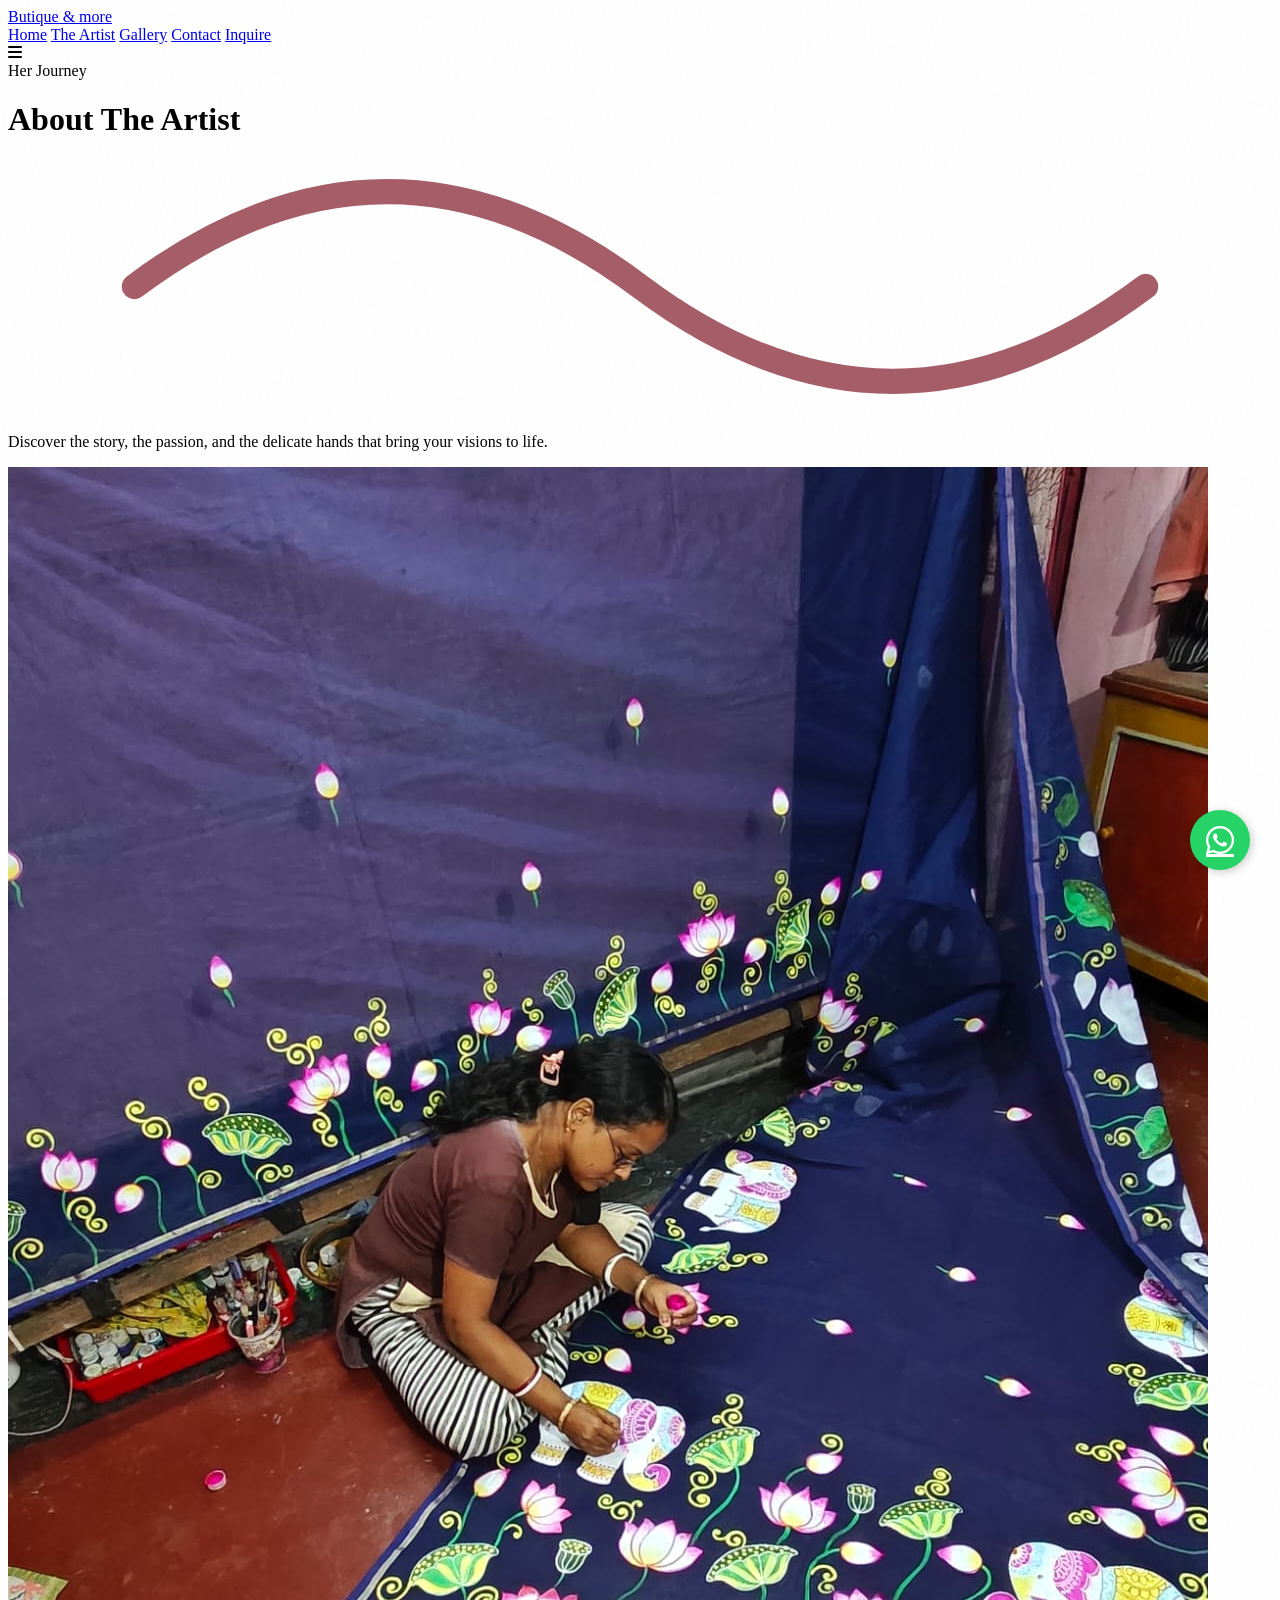
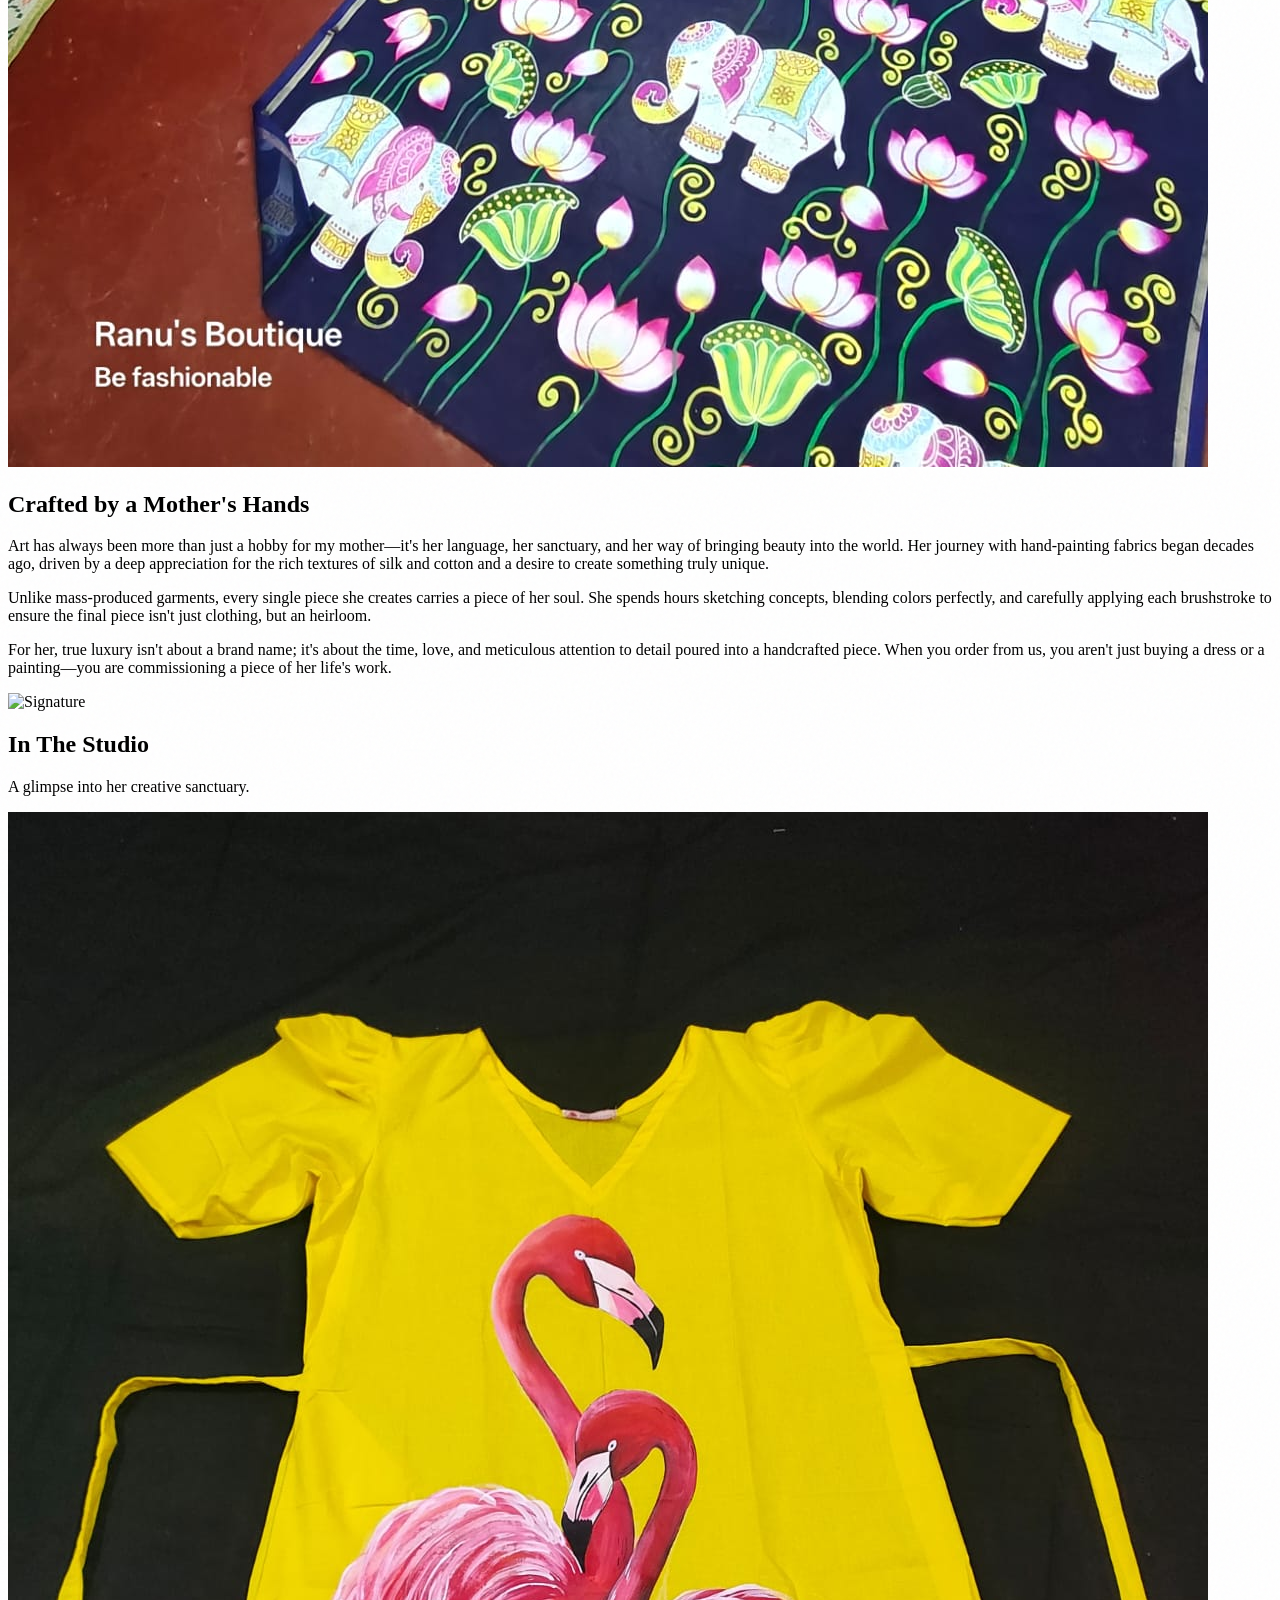
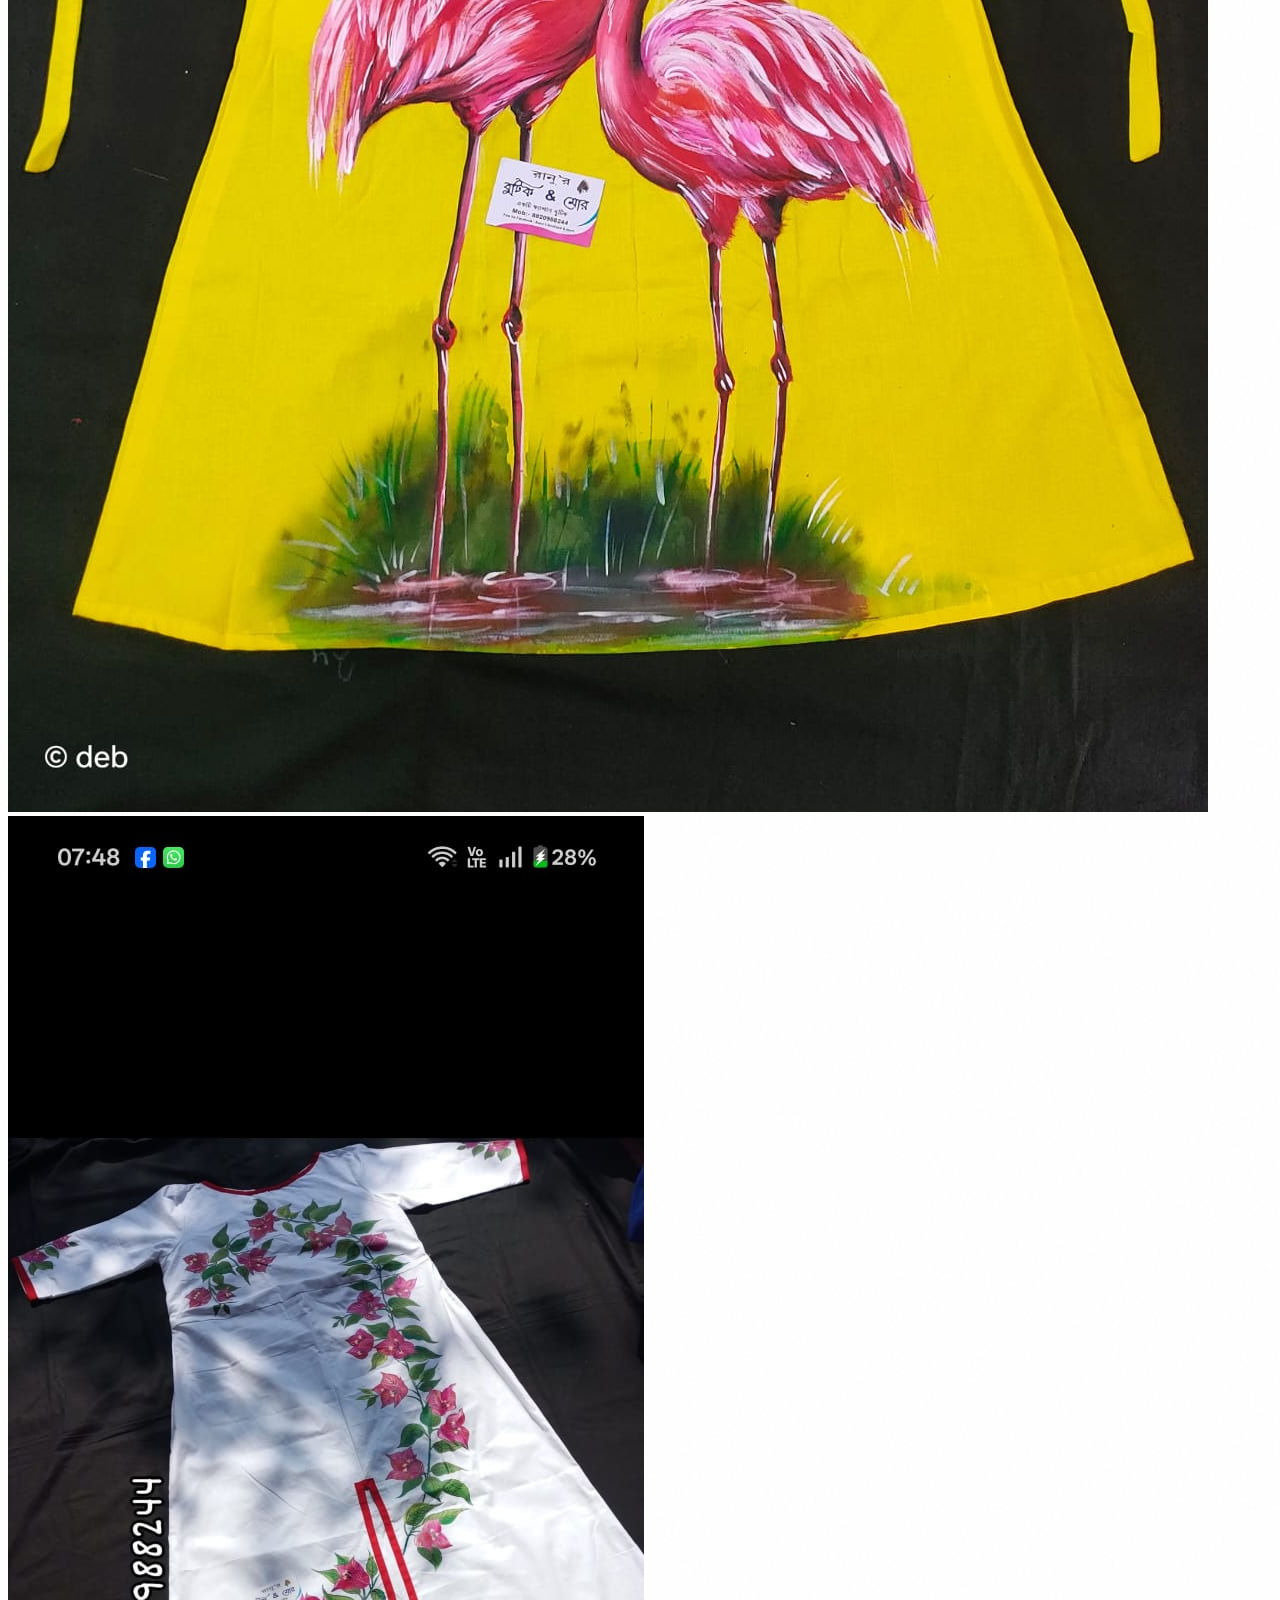
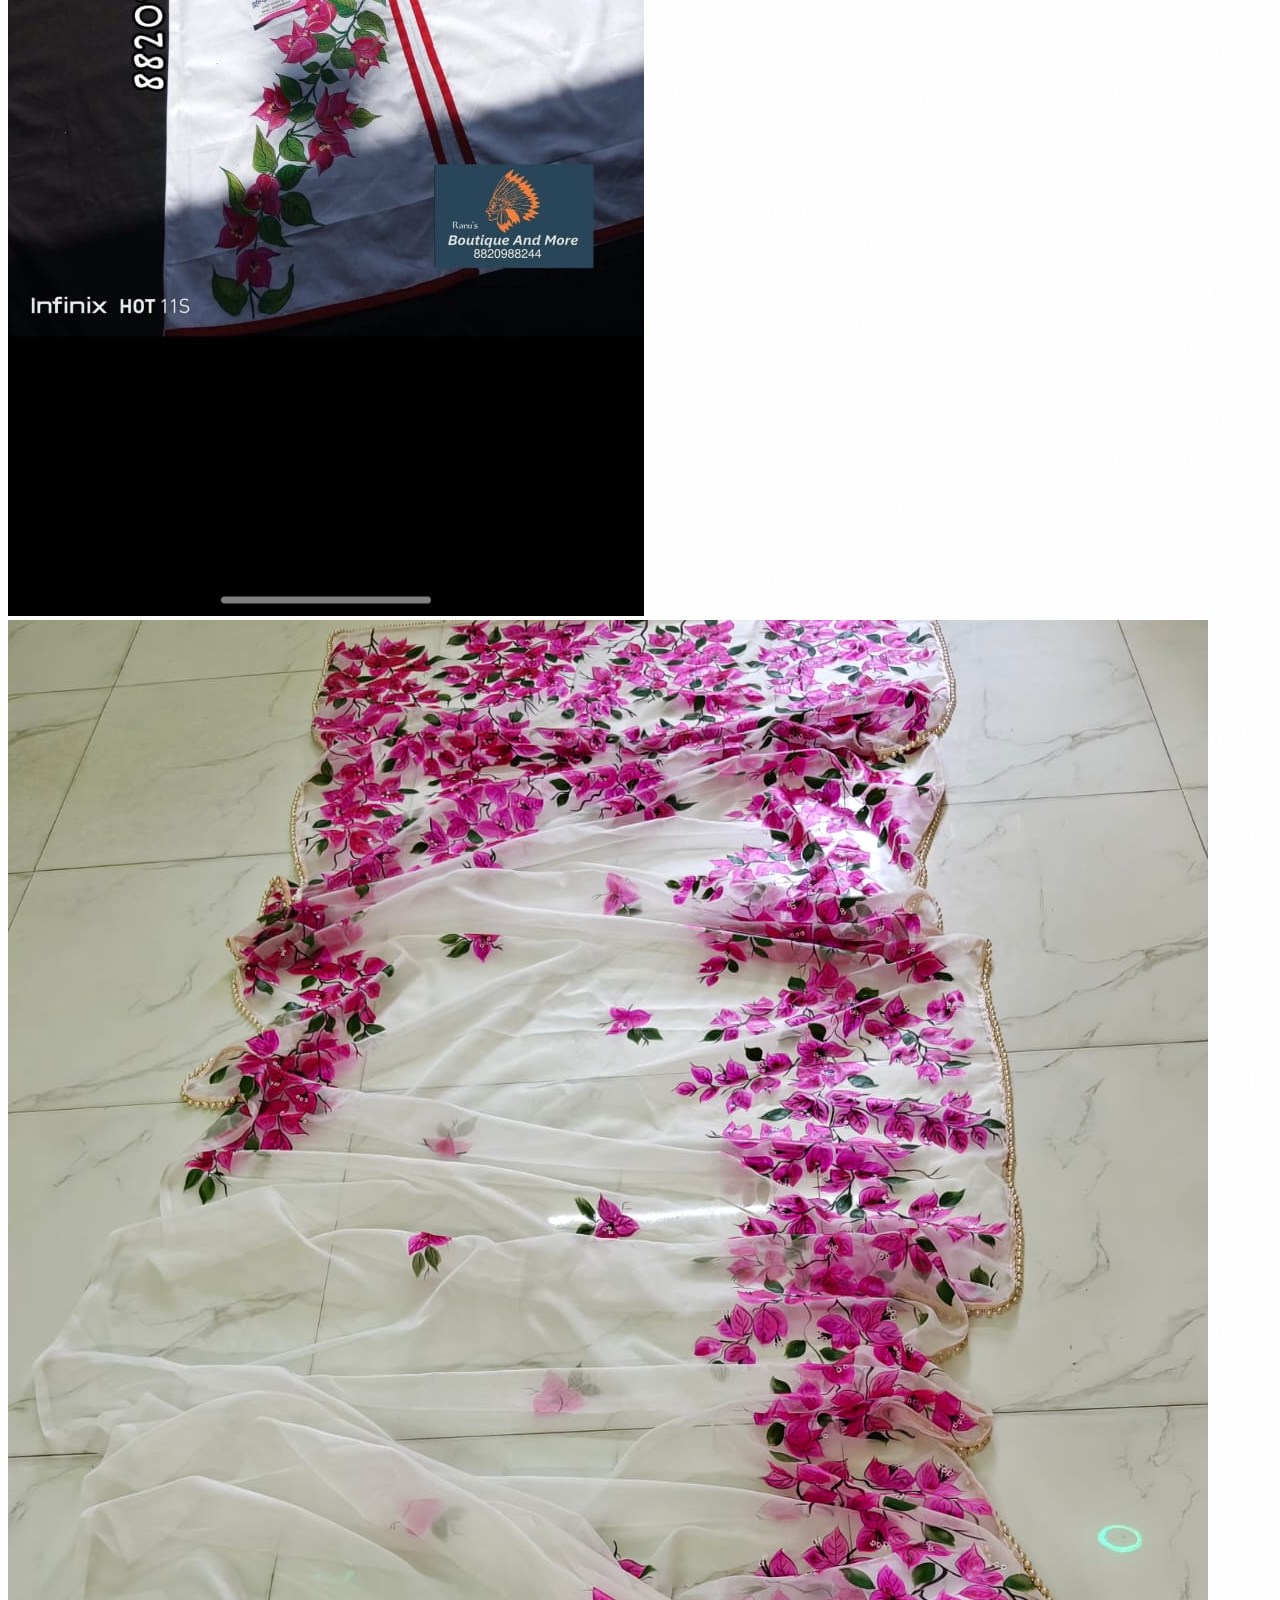
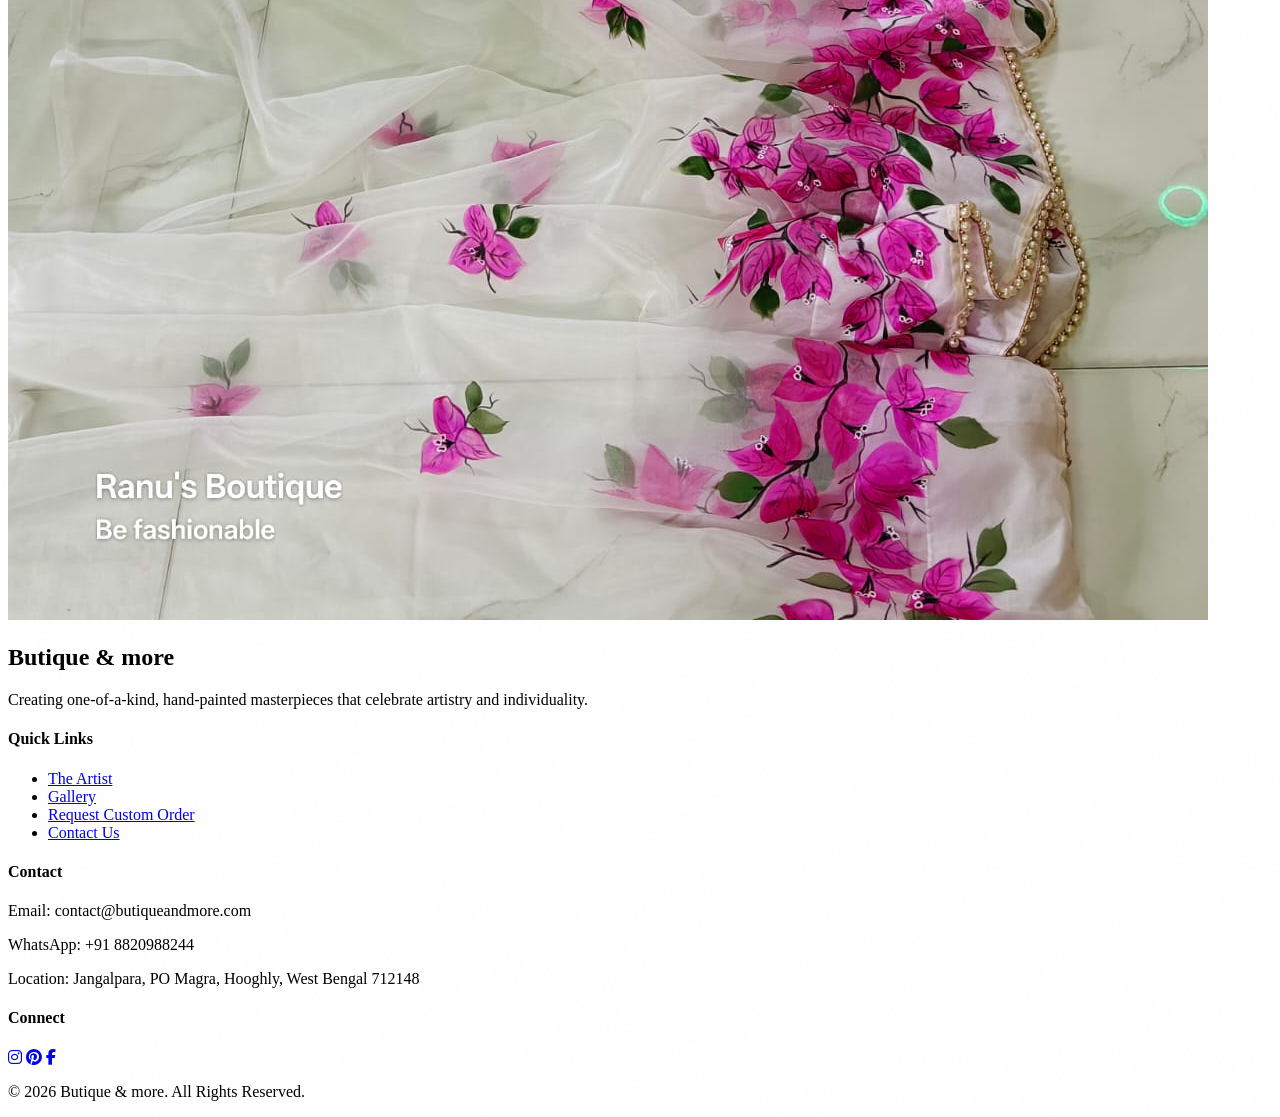
==== commit 38290563: "(refactor) : Streamline styles by removing unused variables, consolidating utility classes, and enha" ====
--- a/about.html
+++ b/about.html
@@ -1,12 +1,17 @@
 <!DOCTYPE html>
-<html lang="en">
+<html lang="en" class="scroll-smooth">
 <head>
     <meta charset="UTF-8">
     <meta name="viewport" content="width=device-width, initial-scale=1.0">
     <title>About The Artist | Butique & more</title>
     <meta name="description" content="Read the story of our lead artist and discover the passion behind every hand-painted masterpiece.">
+    <!-- Google Fonts -->
+    <link rel="preconnect" href="https://fonts.googleapis.com">
+    <link rel="preconnect" href="https://fonts.gstatic.com" crossorigin>
     <link href="https://fonts.googleapis.com/css2?family=Cormorant+Garamond:ital,wght@0,300;0,400;0,500;0,600;0,700;1,400&family=Poppins:wght@300;400;500;600&display=swap" rel="stylesheet">
+    <!-- FontAwesome for Icons -->
     <link rel="stylesheet" href="https://cdnjs.cloudflare.com/ajax/libs/font-awesome/6.4.0/css/all.min.css">
+    <!-- Custom CSS (Only animations and custom noise) -->
     <link rel="stylesheet" href="style.css">
 
     <!-- Tailwind CSS -->
@@ -34,105 +39,119 @@
             }
         }
     </script>
-
 </head>
-<body>
+<body class="bg-offwhite text-textmain font-sans overflow-x-hidden">
 
     <!-- Navigation -->
-    <nav id="navbar" class="navbar scrolled">
+    <nav id="navbar" class="navbar fixed top-0 left-0 w-full py-6 transition-all duration-300 z-50">
         <div class="max-w-7xl mx-auto px-6 w-full flex justify-between items-center">
-            <a href="index.html" class="brand-logo">Butique & more</a>
-            <div class="nav-links flex flex-col md:flex-row items-center gap-6 md:gap-10">
-                <a href="index.html">Home</a>
-                <a href="about.html" class="active">The Artist</a>
-                <a href="gallery.html">Gallery</a>
-                <a href="contact.html">Contact</a>
-                <a href="custom-order.html" class="btn-outline inline-block text-center">Inquire</a>
+            <a href="index.html" class="font-serif text-2xl font-semibold tracking-wider text-textmain">Butique & more</a>
+            
+            <div class="nav-links fixed top-0 right-0 h-screen w-72 bg-cream/95 md:bg-transparent backdrop-blur-md md:backdrop-blur-none shadow-2xl md:shadow-none p-12 md:p-0 flex flex-col md:flex-row items-start md:items-center justify-start md:justify-end gap-8 md:gap-10 transform translate-x-full md:translate-x-0 transition-transform duration-300 ease-in-out md:static md:h-auto md:w-auto z-40">
+                <a href="index.html" class="font-medium text-sm tracking-wide text-textlight hover:text-textmain transition-colors duration-300">Home</a>
+                <a href="about.html" class="font-medium text-sm tracking-wide text-rosegold hover:text-rosegold transition-colors duration-300 relative after:absolute after:bottom-[-4px] after:left-0 after:w-full after:h-px after:bg-rosegold">The Artist</a>
+                <a href="gallery.html" class="font-medium text-sm tracking-wide text-textlight hover:text-textmain transition-colors duration-300">Gallery</a>
+                <a href="contact.html" class="font-medium text-sm tracking-wide text-textlight hover:text-textmain transition-colors duration-300">Contact</a>
+                <a href="custom-order.html" class="w-full md:w-auto text-center py-2.5 px-6 rounded-full font-medium uppercase tracking-wider text-xs border border-textmain text-textmain bg-transparent hover:bg-textmain hover:text-white transition-all duration-300 cursor-pointer">Inquire</a>
             </div>
-            <div class="hamburger">
+            
+            <div class="hamburger block md:hidden text-xl cursor-pointer text-textmain z-50">
                 <i class="fas fa-bars"></i>
             </div>
         </div>
     </nav>
 
     <!-- Page Header -->
-    <header class="page-header">
+    <header class="pt-40 pb-16 bg-gradient-to-br from-cream to-beige text-center">
         <div class="max-w-7xl mx-auto px-6 w-full text-center reveal-up">
-            <span class="eyebrow">Her Journey</span>
-            <h1>About The Artist</h1>
-            <img src="data:image/svg+xml,%3Csvg xmlns='http://www.w3.org/2000/svg' viewBox='0 0 100 20' fill='none' stroke='%23A55D67' stroke-width='2' stroke-linecap='round'%3E%3Cpath d='M10,10 Q30,-5 50,10 T90,10' /%3E%3C/svg%3E" class="accent-flourish reveal-up" alt="">
-            <p class="section-subtitle">Discover the story, the passion, and the delicate hands that bring your visions to life.</p>
+            <span class="block text-[0.85rem] tracking-[4px] uppercase text-rosegold font-semibold mb-2">Her Journey</span>
+            <h1 class="text-4xl sm:text-5xl md:text-6xl font-serif text-textmain mb-4">About The Artist</h1>
+            <img src="data:image/svg+xml,%3Csvg xmlns='http://www.w3.org/2000/svg' viewBox='0 0 100 20' fill='none' stroke='%23A55D67' stroke-width='2' stroke-linecap='round'%3E%3Cpath d='M10,10 Q30,-5 50,10 T90,10' /%3E%3C/svg%3E" class="mx-auto w-16 opacity-80 mb-6" alt="">
+            <p class="font-serif italic text-lg text-textlight max-w-xl mx-auto">Discover the story, the passion, and the delicate hands that bring your visions to life.</p>
         </div>
     </header>
 
     <!-- Artist Story -->
     <section class="py-16 md:py-24">
         <div class="max-w-7xl mx-auto px-6 w-full grid grid-cols-1 md:grid-cols-2 gap-12 lg:gap-20 items-center">
-            <div class="about-image reveal-left">
-                <img src="public/5.jpeg" alt="My mother painting in her studio" loading="lazy" style="border-radius: var(--radius-lg);">
-                <div class="img-accent"></div>
+            <div class="relative reveal-left">
+                <img src="public/5.jpeg" alt="My mother painting in her studio" loading="lazy" class="w-full rounded-3xl relative z-10 shadow-lg">
+                <div class="absolute -top-5 -left-5 w-full h-full border-2 border-beige rounded-3xl z-0"></div>
             </div>
-            <div class="about-content reveal-right">
-                <h2>Crafted by a Mother's Hands</h2>
-                <p>Art has always been more than just a hobby for my mother—it's her language, her sanctuary, and her way of bringing beauty into the world. Her journey with hand-painting fabrics began decades ago, driven by a deep appreciation for the rich textures of silk and cotton and a desire to create something truly unique.</p>
-                <p>Unlike mass-produced garments, every single piece she creates carries a piece of her soul. She spends hours sketching concepts, blending colors perfectly, and carefully applying each brushstroke to ensure the final piece isn't just clothing, but an heirloom.</p>
-                <p>For her, true luxury isn't about a brand name; it's about the time, love, and meticulous attention to detail poured into a handcrafted piece. When you order from us, you aren't just buying a dress or a painting—you are commissioning a piece of her life's work.</p>
+            <div class="reveal-right">
+                <h2 class="text-3xl sm:text-4xl md:text-5xl font-serif text-textmain mb-6">Crafted by a Mother's Hands</h2>
+                <p class="text-textlight text-base md:text-lg mb-6 leading-relaxed">Art has always been more than just a hobby for my mother—it's her language, her sanctuary, and her way of bringing beauty into the world. Her journey with hand-painting fabrics began decades ago, driven by a deep appreciation for the rich textures of silk and cotton and a desire to create something truly unique.</p>
+                <p class="text-textlight text-base md:text-lg mb-6 leading-relaxed">Unlike mass-produced garments, every single piece she creates carries a piece of her soul. She spends hours sketching concepts, blending colors perfectly, and carefully applying each brushstroke to ensure the final piece isn't just clothing, but an heirloom.</p>
+                <p class="text-textlight text-base md:text-lg mb-8 leading-relaxed">For her, true luxury isn't about a brand name; it's about the time, love, and meticulous attention to detail poured into a handcrafted piece. When you order from us, you aren't just buying a dress or a painting—you are commissioning a piece of her life's work.</p>
 
-                <div class="signature">
-                    <img src="https://upload.wikimedia.org/wikipedia/commons/f/f6/Signature_of_John_Hancock.svg" alt="Signature" class="sig-img" style="filter: opacity(0.6);">
+                <div class="mt-8">
+                    <img src="https://upload.wikimedia.org/wikipedia/commons/f/f6/Signature_of_John_Hancock.svg" alt="Signature" class="h-14 opacity-60 filter">
                 </div>
             </div>
         </div>
     </section>
 
     <!-- Behind the Scenes Grid -->
-    <section class="py-16 md:py-24 bg-light">
+    <section class="py-16 md:py-24 bg-cream">
         <div class="max-w-7xl mx-auto px-6 w-full text-center">
-            <h2 class="section-title reveal-up">In The Studio</h2>
-            <p class="section-subtitle reveal-up">A glimpse into her creative sanctuary.</p>
+            <h2 class="text-3xl sm:text-4xl md:text-5xl font-serif text-textmain mb-4 reveal-up">In The Studio</h2>
+            <p class="font-serif italic text-lg text-textlight max-w-xl mx-auto mb-12 reveal-up">A glimpse into her creative sanctuary.</p>
 
-            <div class="masonry-grid">
-                <div class="gallery-item reveal-up">
-                    <img src="public/2.jpeg" alt="Sketching" loading="lazy">
+            <div class="columns-1 sm:columns-2 md:columns-3 gap-6">
+                <div class="break-inside-avoid mb-6 relative rounded-2xl overflow-hidden cursor-zoom-in group reveal-up">
+                    <img src="public/2.jpeg" alt="Sketching" loading="lazy" class="w-full rounded-2xl transition-transform duration-500 group-hover:scale-105">
                 </div>
-                <div class="gallery-item reveal-up" style="transition-delay: 100ms;">
-                    <img src="public/3.jpeg" alt="Studio details" loading="lazy">
+                <div class="break-inside-avoid mb-6 relative rounded-2xl overflow-hidden cursor-zoom-in group reveal-up" style="transition-delay: 100ms;">
+                    <img src="public/3.jpeg" alt="Studio details" loading="lazy" class="w-full rounded-2xl transition-transform duration-500 group-hover:scale-105">
                 </div>
-                <div class="gallery-item reveal-up" style="transition-delay: 200ms;">
-                    <img src="public/4.jpeg" alt="Painting details" loading="lazy">
+                <div class="break-inside-avoid mb-6 relative rounded-2xl overflow-hidden cursor-zoom-in group reveal-up" style="transition-delay: 200ms;">
+                    <img src="public/4.jpeg" alt="Painting details" loading="lazy" class="w-full rounded-2xl transition-transform duration-500 group-hover:scale-105">
                 </div>
             </div>
         </div>
     </section>
 
     <!-- Footer -->
-    <footer class="footer">
-        <div class="max-w-7xl mx-auto px-6 w-full grid grid-cols-1 md:grid-cols-2 lg:grid-cols-4 gap-12">
-            <div class="footer-brand">
-                <h2>Butique & more</h2>
-                <p>Creating one-of-a-kind, hand-painted masterpieces that celebrate artistry and individuality.</p>
+    <footer class="bg-textmain text-white pt-20 pb-10">
+        <div class="max-w-7xl mx-auto px-6 w-full grid grid-cols-1 sm:grid-cols-2 lg:grid-cols-4 gap-12 mb-12">
+            <div>
+                <h2 class="font-serif text-3xl mb-4">Butique & more</h2>
+                <p class="text-gray-400 text-sm leading-relaxed">Creating one-of-a-kind, hand-painted masterpieces that celebrate artistry and individuality.</p>
             </div>
-            <div class="footer-links">
-                <h4>Quick Links</h4>
-                <ul>
-                    <li><a href="about.html">The Artist</a></li>
-                    <li><a href="gallery.html">Gallery</a></li>
-                    <li><a href="custom-order.html">Request Custom Order</a></li>
-                    <li><a href="contact.html">Contact Us</a></li>
+            <div>
+                <h4 class="text-beige font-semibold tracking-wider text-sm uppercase mb-6">Quick Links</h4>
+                <ul class="space-y-3 text-sm text-gray-400">
+                    <li><a href="about.html" class="hover:text-white transition-colors duration-300">The Artist</a></li>
+                    <li><a href="gallery.html" class="hover:text-white transition-colors duration-300">Gallery</a></li>
+                    <li><a href="custom-order.html" class="hover:text-white transition-colors duration-300">Request Custom Order</a></li>
+                    <li><a href="contact.html" class="hover:text-white transition-colors duration-300">Contact Us</a></li>
                 </ul>
             </div>
-            <div class="footer-contact">
-                <h4>Contact</h4>
-                <p>Email: contact@butiqueandmore.com</p>
-                <p>WhatsApp: +91 8820988244</p>
-                <p>Location: Jangalpara, PO Magra, Hooghly, West Bengal 712148</p>
+            <div>
+                <h4 class="text-beige font-semibold tracking-wider text-sm uppercase mb-6">Contact</h4>
+                <p class="text-gray-400 text-sm mb-2">Email: contact@butiqueandmore.com</p>
+                <p class="text-gray-400 text-sm mb-2">WhatsApp: +91 8820988244</p>
+                <p class="text-gray-400 text-sm leading-relaxed">Location: Jangalpara, PO Magra, Hooghly, West Bengal 712148</p>
+            </div>
+            <div>
+                <h4 class="text-beige font-semibold tracking-wider text-sm uppercase mb-6">Connect</h4>
+                <div class="flex gap-4">
+                    <a href="#" class="w-10 h-10 rounded-full bg-white/10 hover:bg-rosegold text-white flex items-center justify-center transition-colors duration-300"><i class="fab fa-instagram"></i></a>
+                    <a href="#" class="w-10 h-10 rounded-full bg-white/10 hover:bg-rosegold text-white flex items-center justify-center transition-colors duration-300"><i class="fab fa-pinterest"></i></a>
+                    <a href="#" class="w-10 h-10 rounded-full bg-white/10 hover:bg-rosegold text-white flex items-center justify-center transition-colors duration-300"><i class="fab fa-facebook-f"></i></a>
+                </div>
             </div>
         </div>
-        <div class="footer-bottom text-center">
+        <div class="border-t border-white/10 pt-8 text-center text-xs text-gray-600">
             <p>&copy; 2026 Butique & more. All Rights Reserved.</p>
         </div>
     </footer>
 
+    <!-- WhatsApp Floating Button -->
+    <a href="https://wa.me/918820988244" target="_blank" class="whatsapp-float">
+        <i class="fab fa-whatsapp"></i>
+    </a>
+
     <script src="script.js"></script>
 </body>
 </html>
--- a/style.css
+++ b/style.css
@@ -2,355 +2,54 @@
    CSS Variables & Design System
    ========================================================================== */
 :root {
-    /* Color Palette - Deepened for Luxury */
     --clr-cream: #F8F5EF;
     --clr-beige: #DFCCB7;
     --clr-ivory: #FFFDF8;
-    --clr-rose-gold: #A55D67; /* Deeper, richer rose */
+    --clr-rose-gold: #A55D67;
     --clr-blush: #EAD0D0;
-    --clr-sage: #8B8560; /* Deeper sage */
+    --clr-sage: #8B8560;
     --clr-off-white: #FAF8F5;
     
-    --clr-text-main: #1A1A1A; /* Near black for high contrast */
+    --clr-text-main: #1A1A1A;
     --clr-text-light: #555555;
     --clr-white: #FFFFFF;
     
-    /* Typography */
     --font-heading: 'Cormorant Garamond', serif;
     --font-body: 'Poppins', sans-serif;
     
-    /* Spacing */
-    --space-sm: 0.5rem;
-    --space-md: 1rem;
-    --space-lg: 2rem;
-    --space-xl: 4rem;
-    --space-xxl: 8rem;
-    
-    /* Effects */
-    --shadow-soft: 0 10px 40px rgba(0, 0, 0, 0.05);
-    --shadow-hover: 0 20px 60px rgba(0, 0, 0, 0.1);
     --radius-md: 12px;
     --radius-lg: 24px;
     --transition: all 0.4s cubic-bezier(0.25, 0.46, 0.45, 0.94);
     
-    /* Glassmorphism */
     --glass-bg: rgba(255, 255, 255, 0.7);
     --glass-border: rgba(255, 255, 255, 0.4);
     --glass-blur: blur(10px);
 }
 
-/* ==========================================================================
-   Reset & Base Styles
-   ========================================================================== */
-* {
-    margin: 0;
-    padding: 0;
-    box-sizing: border-box;
-}
-
-html {
-    scroll-behavior: smooth;
-    font-size: 16px;
-}
-
 body {
-    font-family: var(--font-body);
-    color: var(--clr-text-main);
-    background-color: var(--clr-off-white);
     background-image: url("data:image/svg+xml,%3Csvg viewBox='0 0 400 400' xmlns='http://www.w3.org/2000/svg'%3E%3Cfilter id='noiseFilter'%3E%3CfeTurbulence type='fractalNoise' baseFrequency='0.9' numOctaves='3' stitchTiles='stitch'/%3E%3C/filter%3E%3Crect width='100%25' height='100%25' filter='url(%23noiseFilter)' opacity='0.03'/%3E%3C/svg%3E");
-    line-height: 1.7;
-    overflow-x: hidden;
-}
-
-h1, h2, h3, h4, h5, h6 {
-    font-family: var(--font-heading);
-    font-weight: 500;
-    line-height: 1.1;
-    margin-bottom: var(--space-md);
-    color: var(--clr-text-main);
-}
-
-h1 { font-size: 5.5rem; }
-h2 { font-size: 4rem; }
-
-a {
-    text-decoration: none;
-    color: inherit;
-    transition: var(--transition);
-}
-
-img {
-    max-width: 100%;
-    height: auto;
-    display: block;
-}
-
-ul {
-    list-style: none;
-}
-
-/* ==========================================================================
-   Utility Classes
-   ========================================================================== */
-
-
-
-
-.text-center {
-    text-align: center;
-}
-
-.bg-light {
-    background-color: var(--clr-cream);
-}
-
-.section-title {
-    font-size: 4rem;
-    margin-bottom: var(--space-sm);
-    letter-spacing: -1px;
-}
-
-.section-subtitle {
-    font-size: 1.2rem;
-    font-family: var(--font-heading);
-    font-style: italic;
-    color: var(--clr-text-light);
-    max-width: 600px;
-    margin: 0 auto var(--space-xl);
-}
-
-.eyebrow {
-    display: block;
-    font-size: 0.85rem;
-    text-transform: uppercase;
-    letter-spacing: 4px;
-    color: var(--clr-rose-gold);
-    margin-bottom: var(--space-sm);
-    font-weight: 600;
-}
-
-/* Decorative Flourish */
-.accent-flourish {
-    margin: 0.5rem auto 1.5rem;
-    width: 60px;
-    height: auto;
-    opacity: 0.8;
-}
-
-/* ==========================================================================
-   Buttons
-   ========================================================================== */
-.btn-primary, .btn-secondary, .btn-outline {
-    display: inline-block;
-    padding: 1rem 2.5rem;
-    border-radius: 50px;
-    font-weight: 500;
-    text-transform: uppercase;
-    letter-spacing: 1px;
-    font-size: 0.9rem;
-    cursor: pointer;
-    border: none;
-    position: relative;
-    overflow: hidden;
-    z-index: 1;
-}
-
-.btn-primary {
-    background-color: var(--clr-text-main);
-    color: var(--clr-white);
-}
-
-.btn-primary::before {
-    content: '';
-    position: absolute;
-    top: 0; left: 0; width: 100%; height: 100%;
-    background-color: var(--clr-rose-gold);
-    z-index: -1;
-    transform: scaleX(0);
-    transform-origin: right;
-    transition: transform 0.5s ease;
-}
-.btn-primary:hover::before {
-    transform: scaleX(1);
-    transform-origin: left;
-}
-
-.btn-secondary {
-    background-color: var(--clr-white);
-    color: var(--clr-text-main);
-}
-.btn-secondary:hover {
-    background-color: var(--clr-beige);
-}
-
-.btn-outline {
-    border: 1px solid var(--clr-text-main);
-    color: var(--clr-text-main);
-    background: transparent;
-}
-.btn-outline:hover {
-    background-color: var(--clr-text-main);
-    color: var(--clr-white);
-}
-
-.link-btn {
-    font-weight: 500;
-    color: var(--clr-rose-gold);
-    display: inline-flex;
-    align-items: center;
-    gap: 0.5rem;
-}
-.link-btn i {
-    transition: var(--transition);
-}
-.link-btn:hover i {
-    transform: translateX(5px);
-}
-
-/* ==========================================================================
-   Navigation
-   ========================================================================== */
-.navbar {
-    position: fixed;
-    top: 0; left: 0; width: 100%;
-    padding: 1.5rem 0;
-    z-index: 1000;
-    transition: var(--transition);
-}
-
+}
+
+/* ==========================================================================
+   Navigation scrolled state
+   ========================================================================== */
 .navbar.scrolled {
     background: var(--glass-bg);
     backdrop-filter: var(--glass-blur);
     -webkit-backdrop-filter: var(--glass-blur);
-    padding: 1rem 0;
-    box-shadow: var(--shadow-soft);
+    padding: 1rem 0 !important;
+    box-shadow: 0 10px 40px rgba(0, 0, 0, 0.05);
     border-bottom: 1px solid var(--glass-border);
 }
 
-.nav-container {
-    width: 90%;
-    max-width: 1400px;
-    margin: 0 auto;
-    display: flex;
-    justify-content: space-between;
-    align-items: center;
-}
-
-.brand-logo {
-    font-family: var(--font-heading);
-    font-size: 2rem;
-    font-weight: 600;
-    letter-spacing: 2px;
-}
-
-.nav-links {
-    display: flex;
-    align-items: center;
-    gap: 2.5rem;
-}
-
-.nav-links a:not(.btn-outline) {
-    font-size: 0.95rem;
-    font-weight: 500;
-    position: relative;
-}
-
-.nav-links a:not(.btn-outline)::after {
-    content: '';
-    position: absolute;
-    bottom: -5px; left: 0;
-    width: 0%; height: 1px;
-    background-color: var(--clr-text-main);
-    transition: var(--transition);
-}
-.nav-links a:not(.btn-outline):hover::after {
-    width: 100%;
-}
-
-.hamburger {
-    display: none;
-    font-size: 1.5rem;
-    cursor: pointer;
-}
-
-/* ==========================================================================
-   Hero Section
-   ========================================================================== */
-.hero {
-    height: 100vh;
-    position: relative;
-    display: flex;
-    align-items: center;
-    justify-content: center;
-    text-align: center;
-    overflow: hidden;
-}
-
-.hero-bg {
-    position: absolute;
-    top: 0; left: 0; width: 100%; height: 100%;
-    z-index: -1;
-}
-
-.hero-bg img {
-    width: 100%; height: 100%;
-    object-fit: cover;
-    animation: slowZoom 20s infinite alternate;
-}
-
-.hero-overlay {
-    position: absolute;
-    top: 0; left: 0; width: 100%; height: 100%;
-    background: linear-gradient(to bottom, rgba(250,249,246,0.3) 0%, rgba(250,249,246,0.8) 100%);
-}
-
-.hero-content {
-    max-width: 800px;
-    padding: 0 2rem;
-    position: relative;
-    z-index: 1;
-}
-
-.hero h1 {
-    font-size: 5rem;
-    margin-bottom: 1.5rem;
-    color: var(--clr-text-main);
-}
-
-.hero .subheadline {
-    font-size: 1.2rem;
-    color: var(--clr-text-light);
-    margin-bottom: 2.5rem;
-}
-
-.hero-buttons {
-    display: flex;
-    gap: 1rem;
-    justify-content: center;
-}
-
-.scroll-indicator {
-    position: absolute;
-    bottom: 2rem;
-    left: 50%;
-    transform: translateX(-50%);
-    display: flex;
-    flex-direction: column;
-    align-items: center;
-    gap: 0.5rem;
-    font-size: 0.8rem;
-    text-transform: uppercase;
-    letter-spacing: 2px;
-}
-
-.scroll-indicator .line {
-    width: 1px;
-    height: 50px;
-    background-color: var(--clr-text-main);
-    position: relative;
-    overflow: hidden;
-}
-
+/* Mobile active navigation drawer */
+.nav-links.active {
+    transform: translateX(0) !important;
+}
+
+/* ==========================================================================
+   Custom Animations
+   ========================================================================== */
 .scroll-indicator .line::after {
     content: '';
     position: absolute;
@@ -360,6 +59,17 @@
     animation: scrollLine 2s infinite;
 }
 
+.hero-bg img {
+    animation: slowZoom 20s infinite alternate;
+}
+
+.category-card {
+    animation: gentleFloat 6s ease-in-out infinite alternate;
+}
+.category-card:hover {
+    animation-play-state: paused;
+}
+
 @keyframes scrollLine {
     0% { top: -50px; }
     100% { top: 50px; }
@@ -370,248 +80,51 @@
     100% { transform: scale(1.1); }
 }
 
-/* ==========================================================================
-   Collections Grid
-   ========================================================================== */
-
-
-.category-card {
-    background: var(--clr-white);
-    border-radius: var(--radius-lg);
-    overflow: hidden;
-    box-shadow: var(--shadow-soft);
-    transition: var(--transition);
-    animation: gentleFloat 6s ease-in-out infinite alternate;
-}
-
-.category-card:hover {
-    transform: translateY(-15px);
-    box-shadow: var(--shadow-hover);
-    animation-play-state: paused;
-}
-
 @keyframes gentleFloat {
     0% { transform: translateY(0); }
     100% { transform: translateY(-10px); }
 }
 
-.card-img-wrapper {
-    height: 400px;
-    overflow: hidden;
-}
-
-.card-img-wrapper img {
-    width: 100%; height: 100%;
-    object-fit: cover;
-    transition: transform 0.8s ease;
-}
-
-.category-card:hover .card-img-wrapper img {
-    transform: scale(1.05);
-}
-
-.card-content {
-    padding: 2rem;
-    text-align: center;
-}
-
-.card-content h3 {
-    font-size: 2rem;
-    margin-bottom: 0.5rem;
-}
-
-.card-content p {
-    color: var(--clr-text-light);
-    margin-bottom: 1.5rem;
-}
-
-/* ==========================================================================
-   About Split Layout
-   ========================================================================== */
-
-
-.about-image {
-    position: relative;
-    border-radius: var(--radius-lg);
-}
-
-.about-image img {
-    border-radius: var(--radius-lg);
-    position: relative;
-    z-index: 2;
-}
-
-.img-accent {
-    position: absolute;
-    top: -20px; left: -20px;
-    width: 100%; height: 100%;
-    border: 2px solid var(--clr-beige);
-    border-radius: var(--radius-lg);
-    z-index: 1;
-}
-
-.about-content h2 {
-    margin-bottom: 1.5rem;
-}
-
-.about-content p {
-    margin-bottom: 1.5rem;
-    font-size: 1.1rem;
-    color: var(--clr-text-light);
-}
-
-.signature {
-    margin-top: 2rem;
-}
-
-.sig-img {
-    height: 60px;
-}
-
-/* ==========================================================================
-   Timeline
-   ========================================================================== */
-.timeline {
-    position: relative;
-    max-width: 1000px;
-    margin: 0 auto;
-    display: flex;
-    justify-content: space-between;
-}
-
-.timeline-line {
-    position: absolute;
-    top: 30px; left: 0; width: 100%; height: 2px;
-    background: linear-gradient(to right, transparent, var(--clr-beige), transparent);
-    z-index: 0;
-}
-
-.timeline-step {
-    text-align: center;
-    position: relative;
-    z-index: 1;
-    width: 22%;
-}
-
-.step-icon {
-    width: 60px; height: 60px;
-    background-color: var(--clr-white);
-    border: 2px solid var(--clr-beige);
-    border-radius: 50%;
-    display: flex;
-    align-items: center;
-    justify-content: center;
-    margin: 0 auto 1.5rem;
-    font-size: 1.5rem;
-    color: var(--clr-rose-gold);
-    box-shadow: var(--shadow-soft);
-    transition: var(--transition);
-}
-
-.timeline-step:hover .step-icon {
-    transform: scale(1.1);
-    background-color: var(--clr-rose-gold);
-    color: var(--clr-white);
-    border-color: var(--clr-rose-gold);
-}
-
-.glass-card {
-    background: var(--glass-bg);
-    backdrop-filter: var(--glass-blur);
-    -webkit-backdrop-filter: var(--glass-blur);
-    border: 1px solid var(--glass-border);
-    padding: 1.5rem 1rem;
-    border-radius: var(--radius-md);
-    box-shadow: var(--shadow-soft);
-}
-
-.glass-card h4 {
-    font-family: var(--font-body);
-    font-size: 1.1rem;
-    font-weight: 600;
-}
-
-.glass-card p {
-    font-size: 0.9rem;
-    color: var(--clr-text-light);
-}
-
-/* ==========================================================================
-   Gallery
-   ========================================================================== */
-.gallery-filters {
-    display: flex;
-    justify-content: center;
-    gap: 1rem;
-    margin-bottom: 3rem;
-    flex-wrap: wrap;
-}
-
-.filter-btn {
-    background: transparent;
-    border: 1px solid var(--clr-text-light);
-    padding: 0.5rem 1.5rem;
-    border-radius: 30px;
-    cursor: pointer;
-    font-family: var(--font-body);
-    transition: var(--transition);
-}
-
-.filter-btn.active, .filter-btn:hover {
-    background: var(--clr-text-main);
-    color: var(--clr-white);
-    border-color: var(--clr-text-main);
-}
-
-.masonry-grid {
-    display: column;
-    columns: 3;
-    gap: 1.5rem;
-}
-
-.gallery-item {
-    break-inside: avoid;
-    margin-bottom: 1.5rem;
-    position: relative;
-    border-radius: var(--radius-md);
-    overflow: hidden;
-    cursor: zoom-in;
-}
-
-.gallery-item img {
-    border-radius: var(--radius-md);
-    transition: transform 0.6s ease;
-}
-
-.item-overlay {
-    position: absolute;
-    inset: 0;
-    background: rgba(0,0,0,0.3);
+/* ==========================================================================
+   Reveal on Scroll Animation Classes
+   ========================================================================== */
+.reveal-up {
     opacity: 0;
-    display: flex;
-    align-items: center;
-    justify-content: center;
-    transition: var(--transition);
-}
-
-.overlay-text {
-    color: var(--clr-white);
-    font-family: var(--font-heading);
-    font-size: 1.5rem;
-    transform: translateY(20px);
-    transition: var(--transition);
-}
-
-.gallery-item:hover img {
-    transform: scale(1.05);
-}
-
-.gallery-item:hover .item-overlay {
+    transform: translateY(40px);
+    transition: opacity 0.8s ease, transform 0.8s ease;
+}
+.reveal-up.active {
     opacity: 1;
-}
-
-.gallery-item:hover .overlay-text {
     transform: translateY(0);
+}
+
+.reveal-left {
+    opacity: 0;
+    transform: translateX(-40px);
+    transition: opacity 0.8s ease, transform 0.8s ease;
+}
+.reveal-left.active {
+    opacity: 1;
+    transform: translateX(0);
+}
+
+.reveal-right {
+    opacity: 0;
+    transform: translateX(40px);
+    transition: opacity 0.8s ease, transform 0.8s ease;
+}
+.reveal-right.active {
+    opacity: 1;
+    transform: translateX(0);
+}
+
+/* ==========================================================================
+   Interactive Component Hooks (JS Toggled)
+   ========================================================================== */
+.filter-btn.active {
+    background: var(--clr-text-main) !important;
+    color: var(--clr-white) !important;
+    border-color: var(--clr-text-main) !important;
 }
 
 /* Lightbox */
@@ -638,7 +151,7 @@
     max-width: 90%;
     max-height: 80vh;
     border-radius: var(--radius-md);
-    box-shadow: var(--shadow-hover);
+    box-shadow: 0 20px 60px rgba(0, 0, 0, 0.1);
 }
 
 .close-lightbox {
@@ -659,171 +172,78 @@
     font-size: 1.5rem;
 }
 
-/* ==========================================================================
-   Process Section
-   ========================================================================== */
-
-
-
-
-.process-img img {
-    border-radius: var(--radius-lg);
-    box-shadow: var(--shadow-soft);
-}
-
-.process-text h3 {
-    font-size: 2.5rem;
-    color: var(--clr-rose-gold);
-}
-
-.process-text p {
-    font-size: 1.1rem;
-    color: var(--clr-text-light);
-}
-
-/* ==========================================================================
-   Why Choose Us (Icon Grid)
-   ========================================================================== */
-
-
-.icon-card {
-    background: var(--clr-white);
-    padding: 3rem 2rem;
-    border-radius: var(--radius-lg);
-    text-align: center;
-    box-shadow: var(--shadow-soft);
-    transition: var(--transition);
-}
-
-.icon-card:hover {
-    transform: translateY(-10px);
-}
-
-.icon-card i {
-    font-size: 2.5rem;
+/* FAQ Accordion */
+.accordion-item {
+    border-bottom: 1px solid var(--clr-beige);
+    margin-bottom: 1rem;
+}
+
+.accordion-header i {
+    transition: transform 0.3s ease;
+}
+
+.accordion-header.active i {
+    transform: rotate(180deg);
+}
+
+.accordion-content {
+    max-height: 0;
+    overflow: hidden;
+    transition: max-height 0.4s ease;
+}
+
+/* Custom Watermark Overlay */
+.watermark-container {
+    position: relative;
+    display: inline-block;
+    width: 100%;
+}
+.watermark-container::after {
+    content: "© Butique & more";
+    position: absolute;
+    bottom: 15px;
+    right: 15px;
+    font-family: var(--font-body);
+    font-size: 0.8rem;
+    color: rgba(255,255,255,0.75);
+    pointer-events: none;
+    text-shadow: 1px 1px 3px rgba(0,0,0,0.8);
+    z-index: 20;
+}
+
+/* Custom Bullet List icons */
+.customization-list {
+    list-style: none;
+    padding: 0;
+}
+.customization-list li {
+    position: relative;
+    padding-left: 1.75rem;
+    margin-bottom: 1rem;
+}
+.customization-list li::before {
+    content: "\f00c";
+    font-family: "Font Awesome 6 Free";
+    font-weight: 900;
+    position: absolute;
+    left: 0;
+    top: 3px;
     color: var(--clr-sage);
-    margin-bottom: 1.5rem;
-}
-
-.icon-card h4 {
-    font-family: var(--font-body);
-    font-size: 1.2rem;
-    font-weight: 600;
-}
-
-.icon-card p {
-    color: var(--clr-text-light);
-    font-size: 0.95rem;
-}
-
-/* ==========================================================================
-   Testimonials
-   ========================================================================== */
-.quote-icon {
-    font-size: 3rem;
-    color: var(--clr-beige);
-    margin-bottom: 1rem;
-}
-
-.testimonial-carousel {
-    max-width: 800px;
-    margin: 0 auto;
-    position: relative;
-}
-
-.testimonial-slide {
-    display: none;
-    animation: fadeEffect 1s;
-}
-
-.testimonial-slide.active {
-    display: block;
-}
-
-.quote-text {
-    font-family: var(--font-heading);
-    font-size: 2rem;
-    font-style: italic;
-    margin-bottom: 1.5rem;
-}
-
-.client-name {
-    font-family: var(--font-body);
-    font-size: 1.1rem;
-    font-weight: 600;
-}
-
-.stars {
-    color: #D4AF37; /* Gold */
-    margin-top: 0.5rem;
-}
-
-@keyframes fadeEffect {
-    from {opacity: 0;}
-    to {opacity: 1;}
-}
-
-/* ==========================================================================
-   Custom Order CTA & Form
-   ========================================================================== */
-.cta-section {
-    position: relative;
-    padding: var(--space-xxl) 0;
-    overflow: hidden;
-}
-
-.cta-background {
-    position: absolute;
-    inset: 0;
-    background: linear-gradient(135deg, var(--clr-blush) 0%, var(--clr-cream) 100%);
-    z-index: -1;
-}
-
-.cta-container {
-    display: grid;
-    grid-template-columns: 1fr 1fr;
-    gap: 4rem;
-    align-items: center;
-}
-
-.cta-text h2 {
-    font-size: 4rem;
-    margin-bottom: 1.5rem;
-}
-
-.cta-text p {
-    font-size: 1.2rem;
-    color: var(--clr-text-light);
-}
-
-.glassmorphism {
-    background: rgba(255, 255, 255, 0.45);
-    backdrop-filter: blur(15px);
-    -webkit-backdrop-filter: blur(15px);
-    border: 1px solid rgba(255, 255, 255, 0.6);
-    padding: 3rem;
-    border-radius: var(--radius-lg);
-    box-shadow: var(--shadow-hover);
-}
-
-.custom-form h3 {
-    font-size: 2rem;
-    margin-bottom: 2rem;
-    text-align: center;
-}
-
+}
+
+/* ==========================================================================
+   Form Input Floating Labels
+   ========================================================================== */
 .form-group {
     position: relative;
     margin-bottom: 1.5rem;
 }
-
-
 
 .custom-form input,
 .custom-form select,
 .custom-form textarea {
     width: 100%;
-    padding: 1rem;
+    padding: 1rem 0;
     background: transparent;
     border: none;
     border-bottom: 1px solid var(--clr-text-light);
@@ -835,6 +255,7 @@
 
 .custom-form select {
     color: var(--clr-text-light);
+    padding: 1rem 0;
 }
 .custom-form select:focus {
     color: var(--clr-text-main);
@@ -862,184 +283,7 @@
     border-bottom-color: var(--clr-text-main);
 }
 
-.w-100 {
-    width: 100%;
-    margin-top: 1rem;
-}
-
-.form-message {
-    margin-top: 1rem;
-    text-align: center;
-    font-weight: 500;
-}
-
-/* ==========================================================================
-   FAQ
-   ========================================================================== */
-.faq-accordion {
-    max-width: 800px;
-    margin: 0 auto;
-}
-
-.accordion-item {
-    border-bottom: 1px solid var(--clr-beige);
-    margin-bottom: 1rem;
-}
-
-.accordion-header {
-    width: 100%;
-    display: flex;
-    justify-content: space-between;
-    align-items: center;
-    background: transparent;
-    border: none;
-    padding: 1.5rem 0;
-    font-family: var(--font-heading);
-    font-size: 1.5rem;
-    text-align: left;
-    cursor: pointer;
-    color: var(--clr-text-main);
-}
-
-.accordion-header i {
-    transition: transform 0.3s ease;
-}
-
-.accordion-header.active i {
-    transform: rotate(180deg);
-}
-
-.accordion-content {
-    max-height: 0;
-    overflow: hidden;
-    transition: max-height 0.4s ease;
-}
-
-.accordion-content p {
-    padding-bottom: 1.5rem;
-    color: var(--clr-text-light);
-}
-
-/* ==========================================================================
-   Instagram Section
-   ========================================================================== */
-.insta-handle {
-    font-size: 2.5rem;
-    margin-bottom: 2rem;
-}
-
-.insta-grid {
-    display: grid;
-    grid-template-columns: repeat(4, 1fr);
-    gap: 1rem;
-}
-
-.insta-grid img {
-    border-radius: var(--radius-md);
-    transition: var(--transition);
-}
-
-.insta-grid img:hover {
-    transform: scale(1.03);
-    box-shadow: var(--shadow-soft);
-}
-
-.mt-4 {
-    margin-top: 2rem;
-}
-
-/* ==========================================================================
-   Footer
-   ========================================================================== */
-.footer {
-    background-color: var(--clr-text-main);
-    color: var(--clr-white);
-    padding: 5rem 0 2rem;
-}
-
-
-
-.footer-brand h2 {
-    color: var(--clr-white);
-    font-size: 2.5rem;
-    margin-bottom: 1rem;
-}
-
-.footer-brand p {
-    color: #AAA;
-}
-
-.footer h4 {
-    color: var(--clr-beige);
-    font-size: 1.2rem;
-    margin-bottom: 1.5rem;
-}
-
-.footer ul li {
-    margin-bottom: 0.8rem;
-}
-
-.footer ul a {
-    color: #AAA;
-}
-.footer ul a:hover {
-    color: var(--clr-white);
-}
-
-.footer-contact p {
-    color: #AAA;
-    margin-bottom: 0.8rem;
-}
-
-.social-icons {
-    display: flex;
-    gap: 1rem;
-}
-
-.social-icons a {
-    width: 40px; height: 40px;
-    border-radius: 50%;
-    background-color: rgba(255,255,255,0.1);
-    display: flex;
-    align-items: center;
-    justify-content: center;
-    color: var(--clr-white);
-}
-.social-icons a:hover {
-    background-color: var(--clr-rose-gold);
-}
-
-.footer-bottom {
-    border-top: 1px solid rgba(255,255,255,0.1);
-    padding-top: 2rem;
-    color: #777;
-    font-size: 0.9rem;
-}
-
-/* ==========================================================================
-   Multi-Page & Service Specific Styles
-   ========================================================================== */
-.cta-strip {
-    background: var(--clr-text-main);
-    color: var(--clr-white);
-    padding: 6rem 0;
-    position: relative;
-}
-.cta-strip::before {
-    content: '';
-    position: absolute;
-    inset: 0;
-    background-image: url("data:image/svg+xml,%3Csvg viewBox='0 0 400 400' xmlns='http://www.w3.org/2000/svg'%3E%3Cfilter id='noiseFilter'%3E%3CfeTurbulence type='fractalNoise' baseFrequency='0.9' numOctaves='3' stitchTiles='stitch'/%3E%3C/filter%3E%3Crect width='100%25' height='100%25' filter='url(%23noiseFilter)' opacity='0.08'/%3E%3C/svg%3E");
-    opacity: 0.5;
-    pointer-events: none;
-}
-.cta-strip h2 {
-    color: var(--clr-white);
-    font-size: 3.5rem;
-    position: relative;
-    z-index: 1;
-}
-
+/* WhatsApp Floating Button */
 .whatsapp-float {
     position: fixed;
     bottom: 30px;
@@ -1061,89 +305,3 @@
     transform: scale(1.1);
     background-color: #1ebe57;
 }
-
-/* Watermark */
-.watermark-container {
-    position: relative;
-    display: inline-block;
-}
-.watermark-container::after {
-    content: "© Butique & more";
-    position: absolute;
-    bottom: 10px;
-    right: 10px;
-    font-family: var(--font-body);
-    font-size: 0.8rem;
-    color: rgba(255,255,255,0.7);
-    pointer-events: none;
-    text-shadow: 1px 1px 3px rgba(0,0,0,0.8);
-}
-
-/* Customization List */
-.customization-list {
-    list-style: none;
-    padding: 0;
-}
-.customization-list li {
-    position: relative;
-    padding-left: 1.5rem;
-    margin-bottom: 1rem;
-    color: var(--clr-text-light);
-}
-.customization-list li::before {
-    content: "\f00c"; /* FontAwesome check */
-    font-family: "Font Awesome 6 Free";
-    font-weight: 900;
-    position: absolute;
-    left: 0;
-    top: 2px;
-    color: var(--clr-sage);
-}
-
-.page-header {
-    padding: 10rem 0 4rem;
-    background: linear-gradient(135deg, var(--clr-cream) 0%, var(--clr-beige) 100%);
-    text-align: center;
-}
-
-/* ==========================================================================
-   Animations & Reveal Classes
-   ========================================================================== */
-.reveal-up {
-    opacity: 0;
-    transform: translateY(40px);
-    transition: opacity 0.8s ease, transform 0.8s ease;
-}
-.reveal-up.active {
-    opacity: 1;
-    transform: translateY(0);
-}
-
-.reveal-left {
-    opacity: 0;
-    transform: translateX(-40px);
-    transition: opacity 0.8s ease, transform 0.8s ease;
-}
-.reveal-left.active {
-    opacity: 1;
-    transform: translateX(0);
-}
-
-.reveal-right {
-    opacity: 0;
-    transform: translateX(40px);
-    transition: opacity 0.8s ease, transform 0.8s ease;
-}
-.reveal-right.active {
-    opacity: 1;
-    transform: translateX(0);
-}
-
-/* ==========================================================================
-   Responsive Design
-   ========================================================================== */
-
-
-
-
-
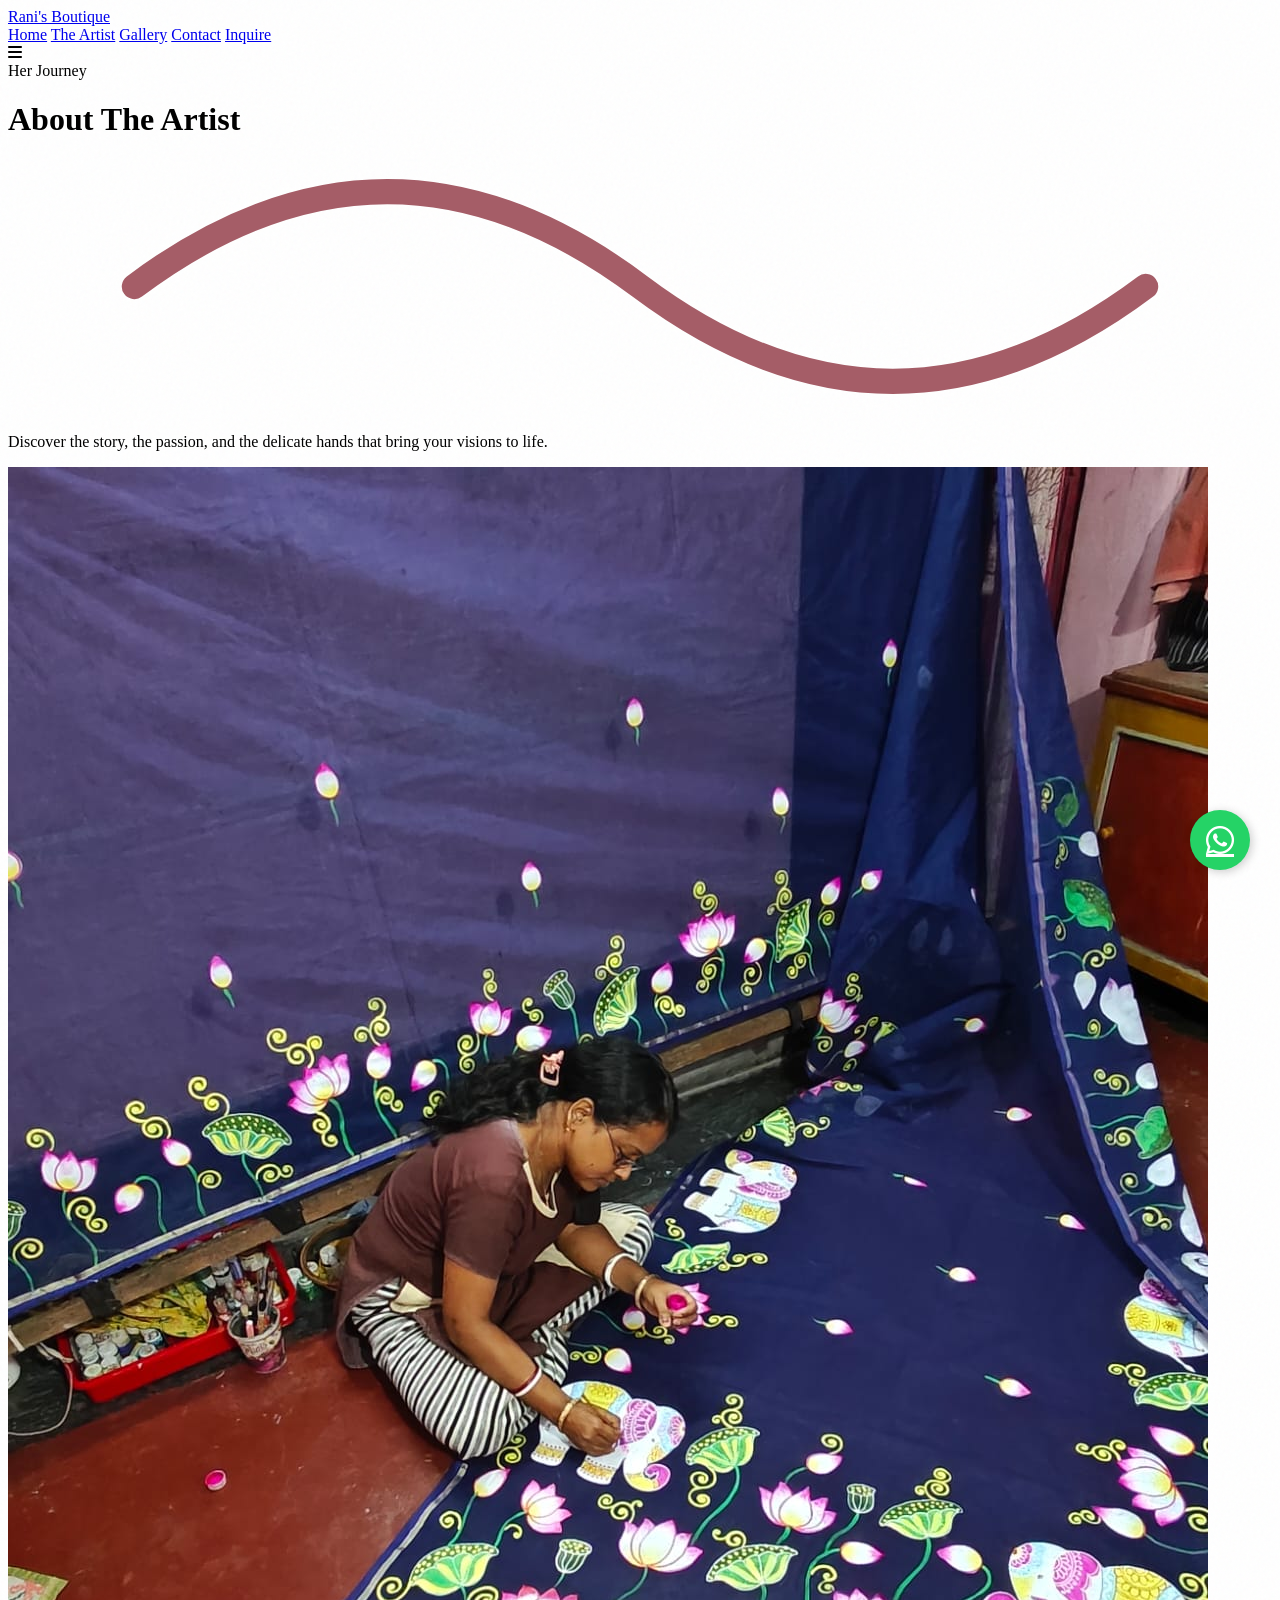
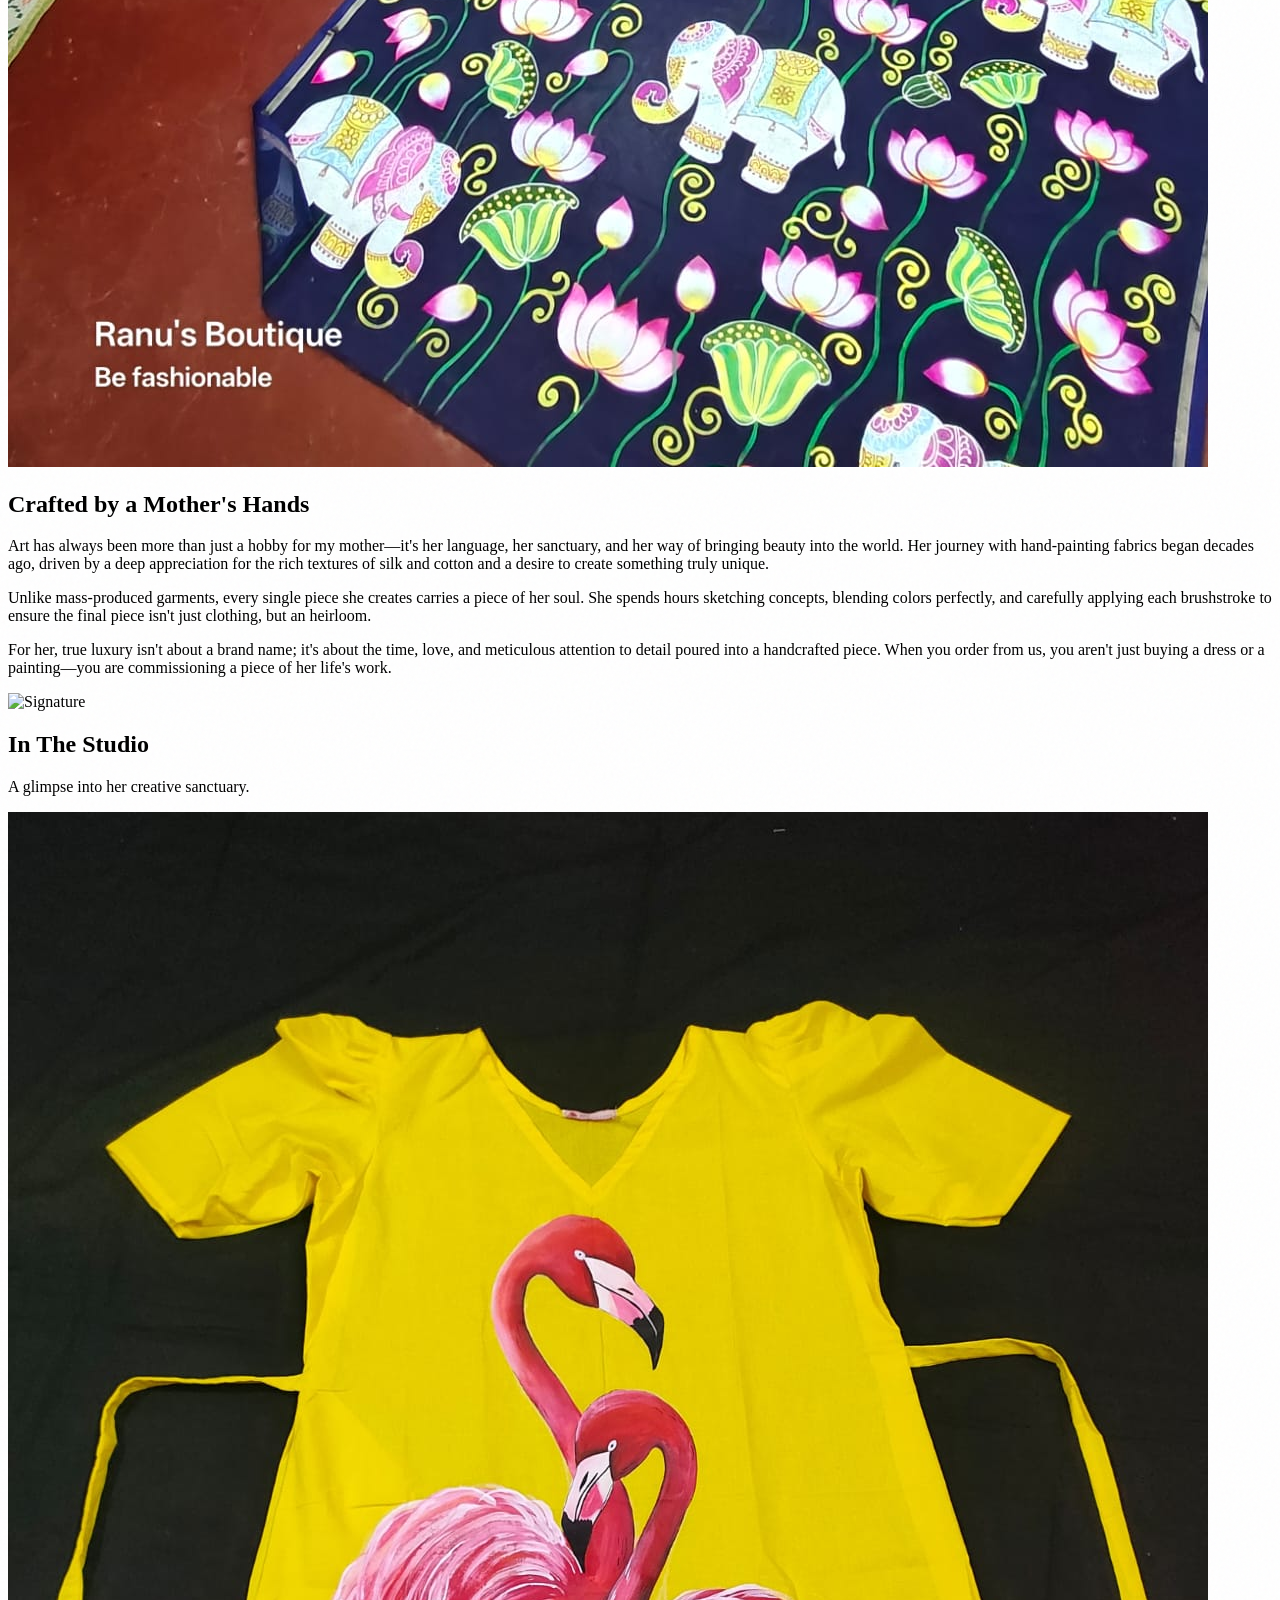
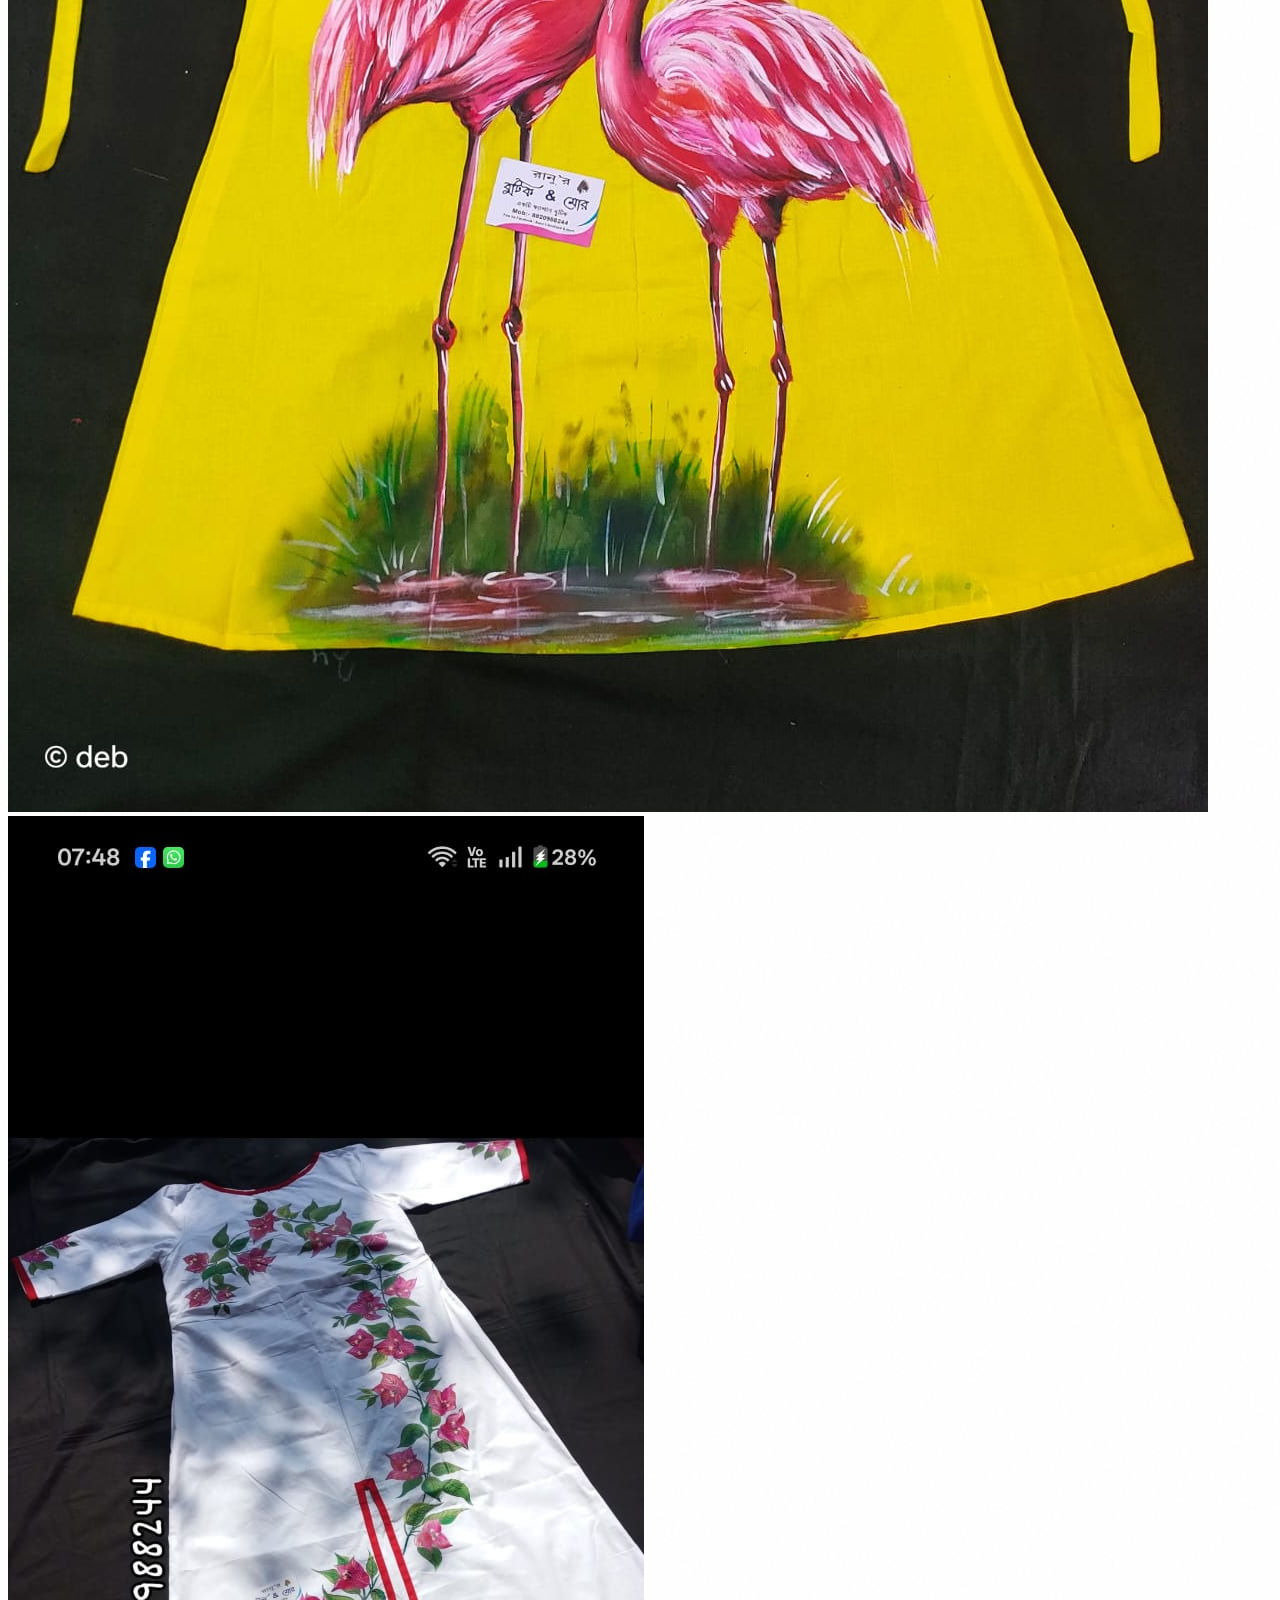
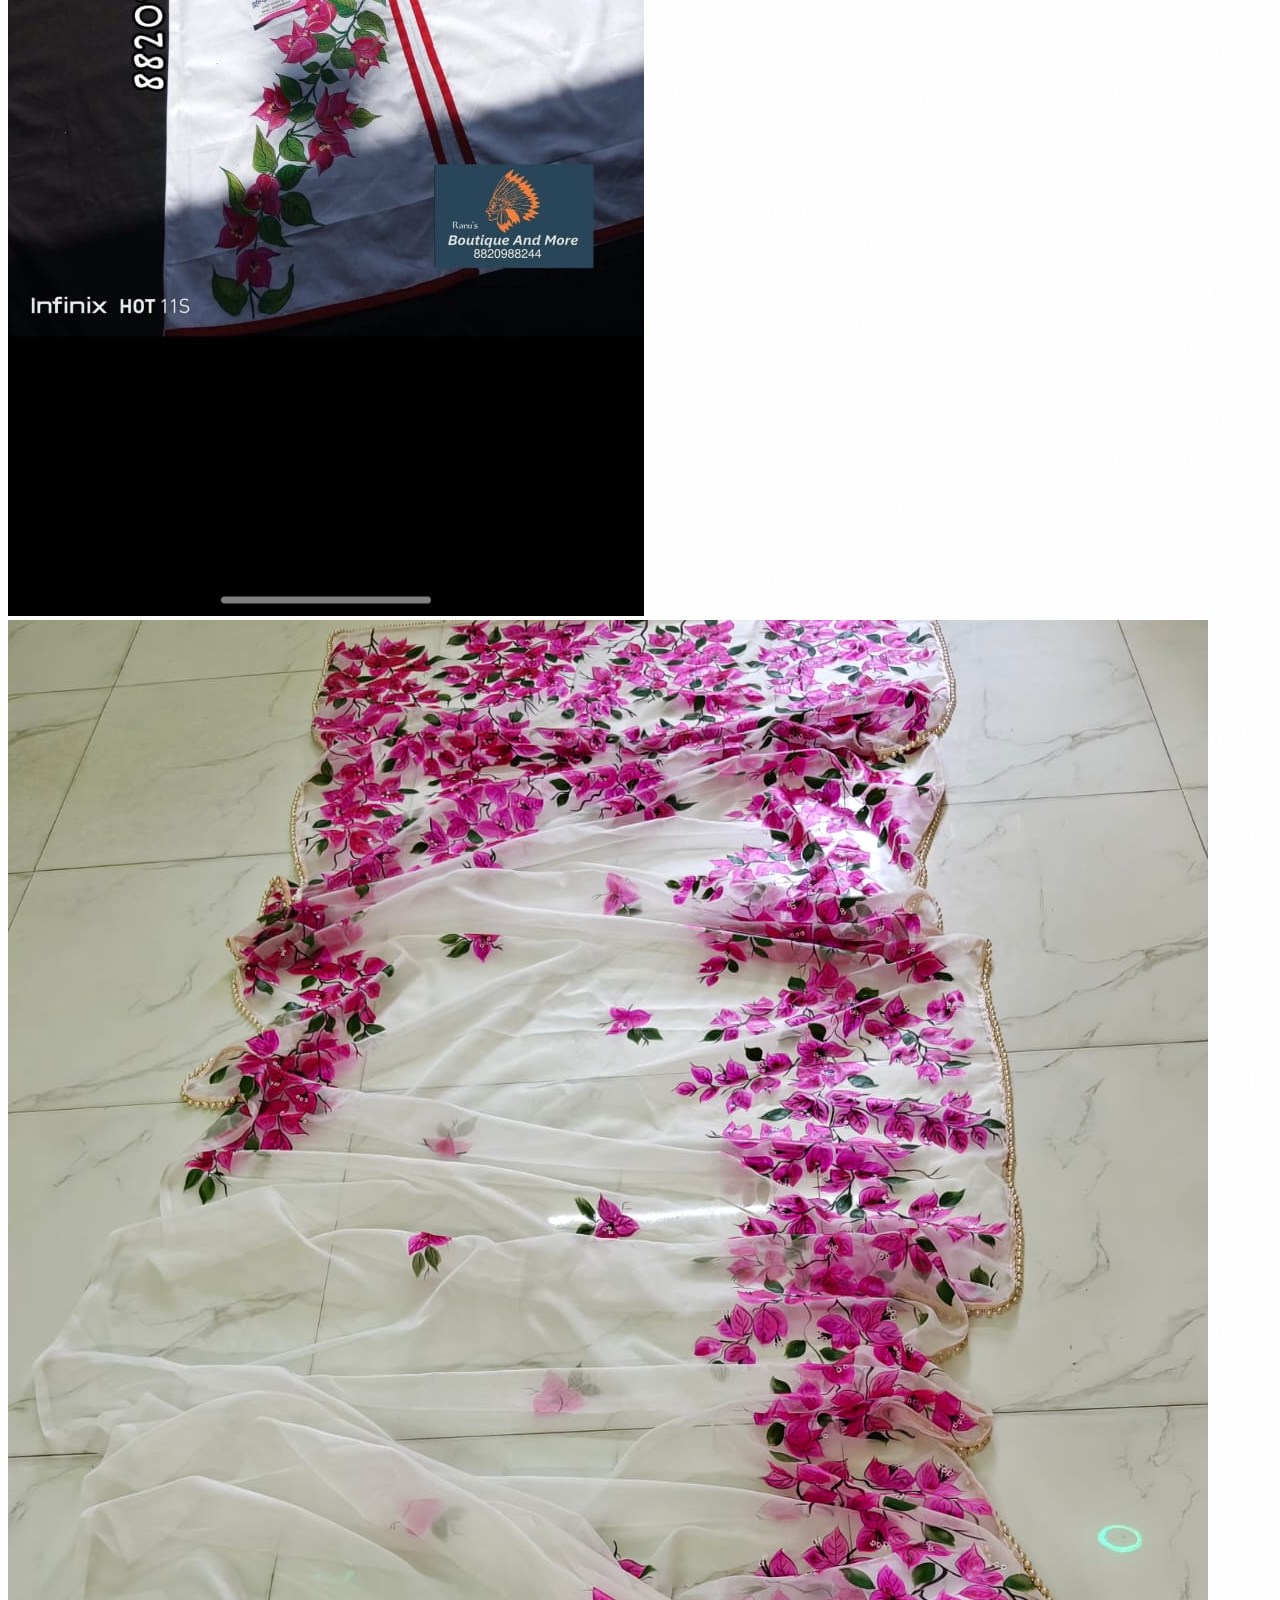
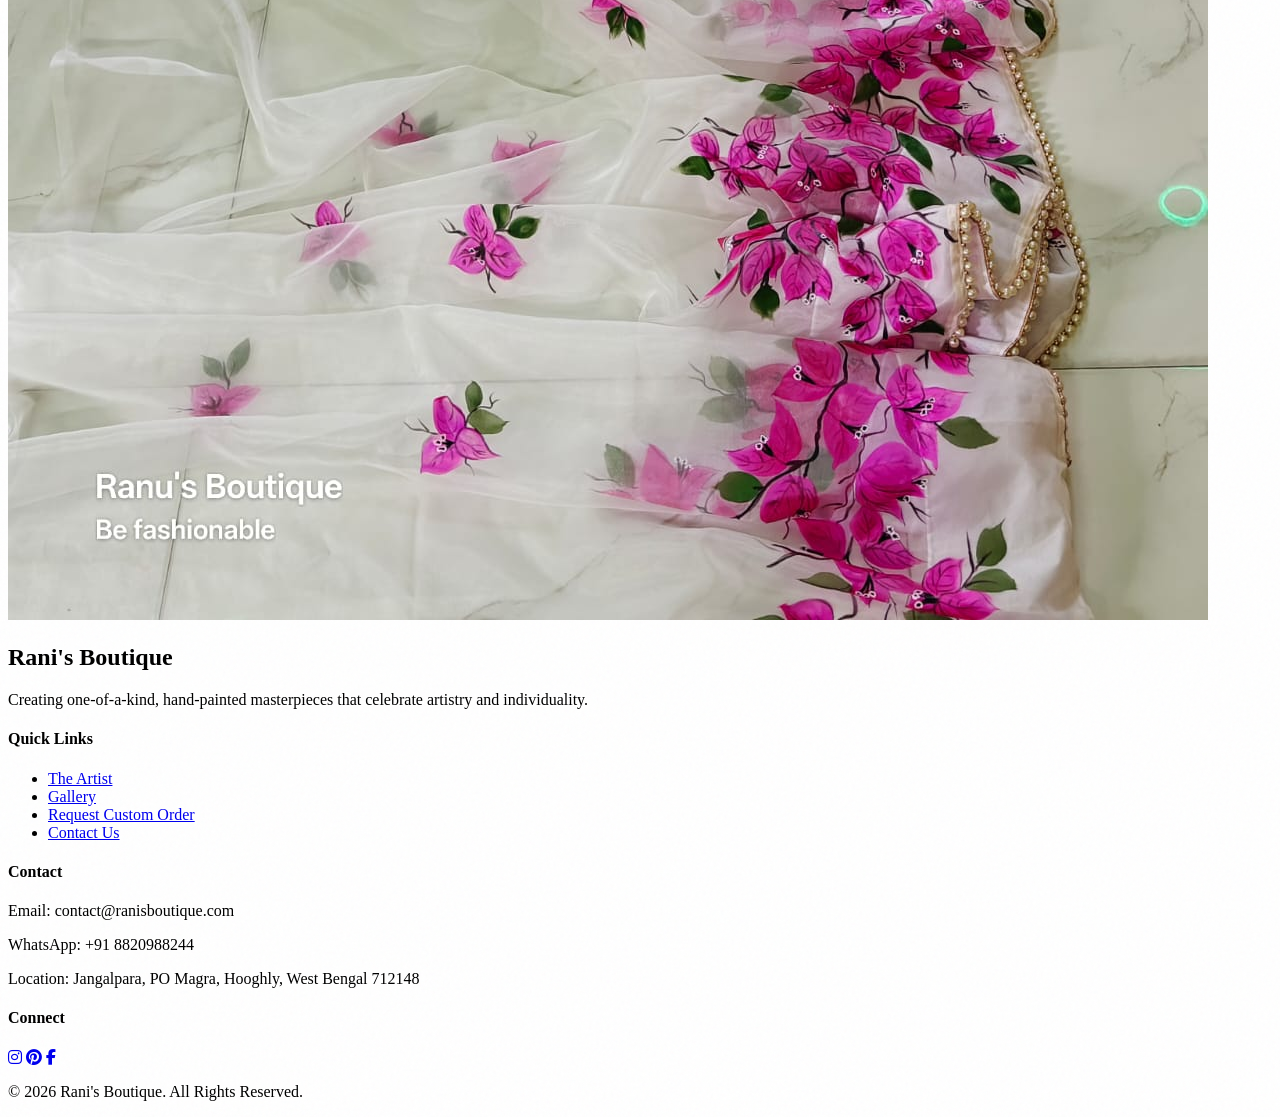
==== commit 4cdfd832: "(refactor): Update branding, improve accessibility, and enhance responsiveness." ====
--- a/about.html
+++ b/about.html
@@ -1,157 +1,338 @@
-<!DOCTYPE html>
+<!doctype html>
 <html lang="en" class="scroll-smooth">
-<head>
-    <meta charset="UTF-8">
-    <meta name="viewport" content="width=device-width, initial-scale=1.0">
-    <title>About The Artist | Butique & more</title>
-    <meta name="description" content="Read the story of our lead artist and discover the passion behind every hand-painted masterpiece.">
+  <head>
+    <meta charset="UTF-8" />
+    <meta name="viewport" content="width=device-width, initial-scale=1.0" />
+    <title>About The Artist | Rani's Boutique</title>
+    <meta
+      name="description"
+      content="Read the story of our lead artist and discover the passion behind every hand-painted masterpiece."
+    />
     <!-- Google Fonts -->
-    <link rel="preconnect" href="https://fonts.googleapis.com">
-    <link rel="preconnect" href="https://fonts.gstatic.com" crossorigin>
-    <link href="https://fonts.googleapis.com/css2?family=Cormorant+Garamond:ital,wght@0,300;0,400;0,500;0,600;0,700;1,400&family=Poppins:wght@300;400;500;600&display=swap" rel="stylesheet">
+    <link rel="preconnect" href="https://fonts.googleapis.com" />
+    <link rel="preconnect" href="https://fonts.gstatic.com" crossorigin />
+    <link
+      href="https://fonts.googleapis.com/css2?family=Cormorant+Garamond:ital,wght@0,300;0,400;0,500;0,600;0,700;1,400&family=Poppins:wght@300;400;500;600&display=swap"
+      rel="stylesheet"
+    />
     <!-- FontAwesome for Icons -->
-    <link rel="stylesheet" href="https://cdnjs.cloudflare.com/ajax/libs/font-awesome/6.4.0/css/all.min.css">
+    <link
+      rel="stylesheet"
+      href="https://cdnjs.cloudflare.com/ajax/libs/font-awesome/6.4.0/css/all.min.css"
+    />
     <!-- Custom CSS (Only animations and custom noise) -->
-    <link rel="stylesheet" href="style.css">
+    <link rel="stylesheet" href="style.css" />
 
     <!-- Tailwind CSS -->
     <script src="https://cdn.tailwindcss.com"></script>
     <script>
-        tailwind.config = {
-            theme: {
-                extend: {
-                    colors: {
-                        cream: '#F8F5EF',
-                        beige: '#DFCCB7',
-                        ivory: '#FFFDF8',
-                        rosegold: '#A55D67',
-                        blush: '#EAD0D0',
-                        sage: '#8B8560',
-                        offwhite: '#FAF8F5',
-                        textmain: '#1A1A1A',
-                        textlight: '#555555'
-                    },
-                    fontFamily: {
-                        serif: ['"Cormorant Garamond"', 'serif'],
-                        sans: ['Poppins', 'sans-serif']
-                    }
-                }
-            }
-        }
+      tailwind.config = {
+        theme: {
+          extend: {
+            colors: {
+              cream: "#F8F5EF",
+              beige: "#DFCCB7",
+              ivory: "#FFFDF8",
+              rosegold: "#A55D67",
+              blush: "#EAD0D0",
+              sage: "#8B8560",
+              offwhite: "#FAF8F5",
+              textmain: "#1A1A1A",
+              textlight: "#555555",
+            },
+            fontFamily: {
+              serif: ['"Cormorant Garamond"', "serif"],
+              sans: ["Poppins", "sans-serif"],
+            },
+          },
+        },
+      };
     </script>
-</head>
-<body class="bg-offwhite text-textmain font-sans overflow-x-hidden">
-
+  </head>
+  <body class="bg-offwhite text-textmain font-sans overflow-x-hidden">
     <!-- Navigation -->
-    <nav id="navbar" class="navbar fixed top-0 left-0 w-full py-6 transition-all duration-300 z-50">
-        <div class="max-w-7xl mx-auto px-6 w-full flex justify-between items-center">
-            <a href="index.html" class="font-serif text-2xl font-semibold tracking-wider text-textmain">Butique & more</a>
-            
-            <div class="nav-links fixed top-0 right-0 h-screen w-72 bg-cream/95 md:bg-transparent backdrop-blur-md md:backdrop-blur-none shadow-2xl md:shadow-none p-12 md:p-0 flex flex-col md:flex-row items-start md:items-center justify-start md:justify-end gap-8 md:gap-10 transform translate-x-full md:translate-x-0 transition-transform duration-300 ease-in-out md:static md:h-auto md:w-auto z-40">
-                <a href="index.html" class="font-medium text-sm tracking-wide text-textlight hover:text-textmain transition-colors duration-300">Home</a>
-                <a href="about.html" class="font-medium text-sm tracking-wide text-rosegold hover:text-rosegold transition-colors duration-300 relative after:absolute after:bottom-[-4px] after:left-0 after:w-full after:h-px after:bg-rosegold">The Artist</a>
-                <a href="gallery.html" class="font-medium text-sm tracking-wide text-textlight hover:text-textmain transition-colors duration-300">Gallery</a>
-                <a href="contact.html" class="font-medium text-sm tracking-wide text-textlight hover:text-textmain transition-colors duration-300">Contact</a>
-                <a href="custom-order.html" class="w-full md:w-auto text-center py-2.5 px-6 rounded-full font-medium uppercase tracking-wider text-xs border border-textmain text-textmain bg-transparent hover:bg-textmain hover:text-white transition-all duration-300 cursor-pointer">Inquire</a>
-            </div>
-            
-            <div class="hamburger block md:hidden text-xl cursor-pointer text-textmain z-50">
-                <i class="fas fa-bars"></i>
-            </div>
-        </div>
+    <nav
+      id="navbar"
+      class="navbar fixed top-0 left-0 w-full py-6 transition-all duration-300 z-50"
+    >
+      <div
+        class="max-w-7xl mx-auto px-6 w-full flex justify-between items-center"
+      >
+        <a
+          href="index.html"
+          class="font-serif text-2xl font-semibold tracking-wider text-textmain"
+          >Rani's Boutique</a
+        >
+
+        <div
+          class="nav-links fixed top-0 right-0 h-screen w-72 bg-cream/95 md:bg-transparent backdrop-blur-md md:backdrop-blur-none shadow-2xl md:shadow-none p-12 md:p-0 flex flex-col md:flex-row items-start md:items-center justify-start md:justify-end gap-8 md:gap-10 transform translate-x-full md:translate-x-0 transition-transform duration-300 ease-in-out md:static md:h-auto md:w-auto z-40"
+        >
+          <a
+            href="index.html"
+            class="font-medium text-sm tracking-wide text-textlight hover:text-textmain transition-colors duration-300"
+            >Home</a
+          >
+          <a
+            href="about.html"
+            class="font-medium text-sm tracking-wide text-rosegold hover:text-rosegold transition-colors duration-300 relative after:absolute after:bottom-[-4px] after:left-0 after:w-full after:h-px after:bg-rosegold"
+            >The Artist</a
+          >
+          <a
+            href="gallery.html"
+            class="font-medium text-sm tracking-wide text-textlight hover:text-textmain transition-colors duration-300"
+            >Gallery</a
+          >
+          <a
+            href="contact.html"
+            class="font-medium text-sm tracking-wide text-textlight hover:text-textmain transition-colors duration-300"
+            >Contact</a
+          >
+          <a
+            href="custom-order.html"
+            class="w-full md:w-auto text-center py-2.5 px-6 rounded-full font-medium uppercase tracking-wider text-xs border border-textmain text-textmain bg-transparent hover:bg-textmain hover:text-white transition-all duration-300 cursor-pointer"
+            >Inquire</a
+          >
+        </div>
+
+        <div
+          class="hamburger block md:hidden text-xl cursor-pointer text-textmain z-50"
+        >
+          <i class="fas fa-bars"></i>
+        </div>
+      </div>
     </nav>
 
     <!-- Page Header -->
-    <header class="pt-40 pb-16 bg-gradient-to-br from-cream to-beige text-center">
-        <div class="max-w-7xl mx-auto px-6 w-full text-center reveal-up">
-            <span class="block text-[0.85rem] tracking-[4px] uppercase text-rosegold font-semibold mb-2">Her Journey</span>
-            <h1 class="text-4xl sm:text-5xl md:text-6xl font-serif text-textmain mb-4">About The Artist</h1>
-            <img src="data:image/svg+xml,%3Csvg xmlns='http://www.w3.org/2000/svg' viewBox='0 0 100 20' fill='none' stroke='%23A55D67' stroke-width='2' stroke-linecap='round'%3E%3Cpath d='M10,10 Q30,-5 50,10 T90,10' /%3E%3C/svg%3E" class="mx-auto w-16 opacity-80 mb-6" alt="">
-            <p class="font-serif italic text-lg text-textlight max-w-xl mx-auto">Discover the story, the passion, and the delicate hands that bring your visions to life.</p>
-        </div>
+    <header
+      class="pt-40 pb-16 bg-gradient-to-br from-cream to-beige text-center"
+    >
+      <div class="max-w-7xl mx-auto px-6 w-full text-center reveal-up">
+        <span
+          class="block text-[0.85rem] tracking-[4px] uppercase text-rosegold font-semibold mb-2"
+          >Her Journey</span
+        >
+        <h1
+          class="text-4xl sm:text-5xl md:text-6xl font-serif text-textmain mb-4"
+        >
+          About The Artist
+        </h1>
+        <img
+          src="data:image/svg+xml,%3Csvg xmlns='http://www.w3.org/2000/svg' viewBox='0 0 100 20' fill='none' stroke='%23A55D67' stroke-width='2' stroke-linecap='round'%3E%3Cpath d='M10,10 Q30,-5 50,10 T90,10' /%3E%3C/svg%3E"
+          class="mx-auto w-16 opacity-80 mb-6"
+          alt=""
+        />
+        <p class="font-serif italic text-lg text-textlight max-w-xl mx-auto">
+          Discover the story, the passion, and the delicate hands that bring
+          your visions to life.
+        </p>
+      </div>
     </header>
 
     <!-- Artist Story -->
     <section class="py-16 md:py-24">
-        <div class="max-w-7xl mx-auto px-6 w-full grid grid-cols-1 md:grid-cols-2 gap-12 lg:gap-20 items-center">
-            <div class="relative reveal-left">
-                <img src="public/5.jpeg" alt="My mother painting in her studio" loading="lazy" class="w-full rounded-3xl relative z-10 shadow-lg">
-                <div class="absolute -top-5 -left-5 w-full h-full border-2 border-beige rounded-3xl z-0"></div>
-            </div>
-            <div class="reveal-right">
-                <h2 class="text-3xl sm:text-4xl md:text-5xl font-serif text-textmain mb-6">Crafted by a Mother's Hands</h2>
-                <p class="text-textlight text-base md:text-lg mb-6 leading-relaxed">Art has always been more than just a hobby for my mother—it's her language, her sanctuary, and her way of bringing beauty into the world. Her journey with hand-painting fabrics began decades ago, driven by a deep appreciation for the rich textures of silk and cotton and a desire to create something truly unique.</p>
-                <p class="text-textlight text-base md:text-lg mb-6 leading-relaxed">Unlike mass-produced garments, every single piece she creates carries a piece of her soul. She spends hours sketching concepts, blending colors perfectly, and carefully applying each brushstroke to ensure the final piece isn't just clothing, but an heirloom.</p>
-                <p class="text-textlight text-base md:text-lg mb-8 leading-relaxed">For her, true luxury isn't about a brand name; it's about the time, love, and meticulous attention to detail poured into a handcrafted piece. When you order from us, you aren't just buying a dress or a painting—you are commissioning a piece of her life's work.</p>
-
-                <div class="mt-8">
-                    <img src="https://upload.wikimedia.org/wikipedia/commons/f/f6/Signature_of_John_Hancock.svg" alt="Signature" class="h-14 opacity-60 filter">
-                </div>
-            </div>
-        </div>
+      <div
+        class="max-w-7xl mx-auto px-6 w-full grid grid-cols-1 md:grid-cols-2 gap-12 lg:gap-20 items-center"
+      >
+        <div class="relative reveal-left">
+          <img
+            src="public/5.jpeg"
+            alt="My mother painting in her studio"
+            loading="lazy"
+            class="w-full rounded-3xl relative z-10 shadow-lg"
+          />
+          <div
+            class="absolute -top-5 -left-5 w-full h-full border-2 border-beige rounded-3xl z-0"
+          ></div>
+        </div>
+        <div class="reveal-right">
+          <h2
+            class="text-3xl sm:text-4xl md:text-5xl font-serif text-textmain mb-6"
+          >
+            Crafted by a Mother's Hands
+          </h2>
+          <p class="text-textlight text-base md:text-lg mb-6 leading-relaxed">
+            Art has always been more than just a hobby for my mother—it's her
+            language, her sanctuary, and her way of bringing beauty into the
+            world. Her journey with hand-painting fabrics began decades ago,
+            driven by a deep appreciation for the rich textures of silk and
+            cotton and a desire to create something truly unique.
+          </p>
+          <p class="text-textlight text-base md:text-lg mb-6 leading-relaxed">
+            Unlike mass-produced garments, every single piece she creates
+            carries a piece of her soul. She spends hours sketching concepts,
+            blending colors perfectly, and carefully applying each brushstroke
+            to ensure the final piece isn't just clothing, but an heirloom.
+          </p>
+          <p class="text-textlight text-base md:text-lg mb-8 leading-relaxed">
+            For her, true luxury isn't about a brand name; it's about the time,
+            love, and meticulous attention to detail poured into a handcrafted
+            piece. When you order from us, you aren't just buying a dress or a
+            painting—you are commissioning a piece of her life's work.
+          </p>
+
+          <div class="mt-8">
+            <img
+              src="https://upload.wikimedia.org/wikipedia/commons/f/f6/Signature_of_John_Hancock.svg"
+              alt="Signature"
+              class="h-14 opacity-60 filter"
+            />
+          </div>
+        </div>
+      </div>
     </section>
 
     <!-- Behind the Scenes Grid -->
     <section class="py-16 md:py-24 bg-cream">
-        <div class="max-w-7xl mx-auto px-6 w-full text-center">
-            <h2 class="text-3xl sm:text-4xl md:text-5xl font-serif text-textmain mb-4 reveal-up">In The Studio</h2>
-            <p class="font-serif italic text-lg text-textlight max-w-xl mx-auto mb-12 reveal-up">A glimpse into her creative sanctuary.</p>
-
-            <div class="columns-1 sm:columns-2 md:columns-3 gap-6">
-                <div class="break-inside-avoid mb-6 relative rounded-2xl overflow-hidden cursor-zoom-in group reveal-up">
-                    <img src="public/2.jpeg" alt="Sketching" loading="lazy" class="w-full rounded-2xl transition-transform duration-500 group-hover:scale-105">
-                </div>
-                <div class="break-inside-avoid mb-6 relative rounded-2xl overflow-hidden cursor-zoom-in group reveal-up" style="transition-delay: 100ms;">
-                    <img src="public/3.jpeg" alt="Studio details" loading="lazy" class="w-full rounded-2xl transition-transform duration-500 group-hover:scale-105">
-                </div>
-                <div class="break-inside-avoid mb-6 relative rounded-2xl overflow-hidden cursor-zoom-in group reveal-up" style="transition-delay: 200ms;">
-                    <img src="public/4.jpeg" alt="Painting details" loading="lazy" class="w-full rounded-2xl transition-transform duration-500 group-hover:scale-105">
-                </div>
-            </div>
-        </div>
+      <div class="max-w-7xl mx-auto px-6 w-full text-center">
+        <h2
+          class="text-3xl sm:text-4xl md:text-5xl font-serif text-textmain mb-4 reveal-up"
+        >
+          In The Studio
+        </h2>
+        <p
+          class="font-serif italic text-lg text-textlight max-w-xl mx-auto mb-12 reveal-up"
+        >
+          A glimpse into her creative sanctuary.
+        </p>
+
+        <div class="columns-1 sm:columns-2 md:columns-3 gap-6">
+          <div
+            class="break-inside-avoid mb-6 relative rounded-2xl overflow-hidden cursor-zoom-in group reveal-up"
+          >
+            <img
+              src="public/2.jpeg"
+              alt="Sketching"
+              loading="lazy"
+              class="w-full rounded-2xl transition-transform duration-500 group-hover:scale-105"
+            />
+          </div>
+          <div
+            class="break-inside-avoid mb-6 relative rounded-2xl overflow-hidden cursor-zoom-in group reveal-up"
+            style="transition-delay: 100ms"
+          >
+            <img
+              src="public/3.jpeg"
+              alt="Studio details"
+              loading="lazy"
+              class="w-full rounded-2xl transition-transform duration-500 group-hover:scale-105"
+            />
+          </div>
+          <div
+            class="break-inside-avoid mb-6 relative rounded-2xl overflow-hidden cursor-zoom-in group reveal-up"
+            style="transition-delay: 200ms"
+          >
+            <img
+              src="public/4.jpeg"
+              alt="Painting details"
+              loading="lazy"
+              class="w-full rounded-2xl transition-transform duration-500 group-hover:scale-105"
+            />
+          </div>
+        </div>
+      </div>
     </section>
 
     <!-- Footer -->
     <footer class="bg-textmain text-white pt-20 pb-10">
-        <div class="max-w-7xl mx-auto px-6 w-full grid grid-cols-1 sm:grid-cols-2 lg:grid-cols-4 gap-12 mb-12">
-            <div>
-                <h2 class="font-serif text-3xl mb-4">Butique & more</h2>
-                <p class="text-gray-400 text-sm leading-relaxed">Creating one-of-a-kind, hand-painted masterpieces that celebrate artistry and individuality.</p>
-            </div>
-            <div>
-                <h4 class="text-beige font-semibold tracking-wider text-sm uppercase mb-6">Quick Links</h4>
-                <ul class="space-y-3 text-sm text-gray-400">
-                    <li><a href="about.html" class="hover:text-white transition-colors duration-300">The Artist</a></li>
-                    <li><a href="gallery.html" class="hover:text-white transition-colors duration-300">Gallery</a></li>
-                    <li><a href="custom-order.html" class="hover:text-white transition-colors duration-300">Request Custom Order</a></li>
-                    <li><a href="contact.html" class="hover:text-white transition-colors duration-300">Contact Us</a></li>
-                </ul>
-            </div>
-            <div>
-                <h4 class="text-beige font-semibold tracking-wider text-sm uppercase mb-6">Contact</h4>
-                <p class="text-gray-400 text-sm mb-2">Email: contact@butiqueandmore.com</p>
-                <p class="text-gray-400 text-sm mb-2">WhatsApp: +91 8820988244</p>
-                <p class="text-gray-400 text-sm leading-relaxed">Location: Jangalpara, PO Magra, Hooghly, West Bengal 712148</p>
-            </div>
-            <div>
-                <h4 class="text-beige font-semibold tracking-wider text-sm uppercase mb-6">Connect</h4>
-                <div class="flex gap-4">
-                    <a href="#" class="w-10 h-10 rounded-full bg-white/10 hover:bg-rosegold text-white flex items-center justify-center transition-colors duration-300"><i class="fab fa-instagram"></i></a>
-                    <a href="#" class="w-10 h-10 rounded-full bg-white/10 hover:bg-rosegold text-white flex items-center justify-center transition-colors duration-300"><i class="fab fa-pinterest"></i></a>
-                    <a href="#" class="w-10 h-10 rounded-full bg-white/10 hover:bg-rosegold text-white flex items-center justify-center transition-colors duration-300"><i class="fab fa-facebook-f"></i></a>
-                </div>
-            </div>
-        </div>
-        <div class="border-t border-white/10 pt-8 text-center text-xs text-gray-600">
-            <p>&copy; 2026 Butique & more. All Rights Reserved.</p>
-        </div>
+      <div
+        class="max-w-7xl mx-auto px-6 w-full grid grid-cols-1 sm:grid-cols-2 lg:grid-cols-4 gap-12 mb-12"
+      >
+        <div>
+          <h2 class="font-serif text-3xl mb-4">Rani's Boutique</h2>
+          <p class="text-gray-400 text-sm leading-relaxed">
+            Creating one-of-a-kind, hand-painted masterpieces that celebrate
+            artistry and individuality.
+          </p>
+        </div>
+        <div>
+          <h4
+            class="text-beige font-semibold tracking-wider text-sm uppercase mb-6"
+          >
+            Quick Links
+          </h4>
+          <ul class="space-y-3 text-sm text-gray-400">
+            <li>
+              <a
+                href="about.html"
+                class="hover:text-white transition-colors duration-300"
+                >The Artist</a
+              >
+            </li>
+            <li>
+              <a
+                href="gallery.html"
+                class="hover:text-white transition-colors duration-300"
+                >Gallery</a
+              >
+            </li>
+            <li>
+              <a
+                href="custom-order.html"
+                class="hover:text-white transition-colors duration-300"
+                >Request Custom Order</a
+              >
+            </li>
+            <li>
+              <a
+                href="contact.html"
+                class="hover:text-white transition-colors duration-300"
+                >Contact Us</a
+              >
+            </li>
+          </ul>
+        </div>
+        <div>
+          <h4
+            class="text-beige font-semibold tracking-wider text-sm uppercase mb-6"
+          >
+            Contact
+          </h4>
+          <p class="text-gray-400 text-sm mb-2">
+            Email: contact@ranisboutique.com
+          </p>
+          <p class="text-gray-400 text-sm mb-2">WhatsApp: +91 8820988244</p>
+          <p class="text-gray-400 text-sm leading-relaxed">
+            Location: Jangalpara, PO Magra, Hooghly, West Bengal 712148
+          </p>
+        </div>
+        <div>
+          <h4
+            class="text-beige font-semibold tracking-wider text-sm uppercase mb-6"
+          >
+            Connect
+          </h4>
+          <div class="flex gap-4">
+            <a
+              href="https://www.instagram.com/ranu_das_17"
+              class="w-10 h-10 rounded-full bg-white/10 hover:bg-rosegold text-white flex items-center justify-center transition-colors duration-300"
+              ><i class="fab fa-instagram"></i
+            ></a>
+            <a
+              href="#"
+              class="w-10 h-10 rounded-full bg-white/10 hover:bg-rosegold text-white flex items-center justify-center transition-colors duration-300"
+              ><i class="fab fa-pinterest"></i
+            ></a>
+            <a
+              href="https://www.facebook.com/profile.php?id=100063997442026"
+              target="_blank"
+              class="w-10 h-10 rounded-full bg-white/10 hover:bg-rosegold text-white flex items-center justify-center transition-colors duration-300"
+              ><i class="fab fa-facebook-f"></i
+            ></a>
+          </div>
+        </div>
+      </div>
+      <div
+        class="border-t border-white/10 pt-8 text-center text-xs text-gray-600"
+      >
+        <p>&copy; 2026 Rani's Boutique. All Rights Reserved.</p>
+      </div>
     </footer>
 
     <!-- WhatsApp Floating Button -->
     <a href="https://wa.me/918820988244" target="_blank" class="whatsapp-float">
-        <i class="fab fa-whatsapp"></i>
+      <i class="fab fa-whatsapp"></i>
     </a>
 
     <script src="script.js"></script>
-</body>
+  </body>
 </html>
--- a/style.css
+++ b/style.css
@@ -2,306 +2,331 @@
    CSS Variables & Design System
    ========================================================================== */
 :root {
-    --clr-cream: #F8F5EF;
-    --clr-beige: #DFCCB7;
-    --clr-ivory: #FFFDF8;
-    --clr-rose-gold: #A55D67;
-    --clr-blush: #EAD0D0;
-    --clr-sage: #8B8560;
-    --clr-off-white: #FAF8F5;
-    
-    --clr-text-main: #1A1A1A;
-    --clr-text-light: #555555;
-    --clr-white: #FFFFFF;
-    
-    --font-heading: 'Cormorant Garamond', serif;
-    --font-body: 'Poppins', sans-serif;
-    
-    --radius-md: 12px;
-    --radius-lg: 24px;
-    --transition: all 0.4s cubic-bezier(0.25, 0.46, 0.45, 0.94);
-    
-    --glass-bg: rgba(255, 255, 255, 0.7);
-    --glass-border: rgba(255, 255, 255, 0.4);
-    --glass-blur: blur(10px);
+  --clr-cream: #f8f5ef;
+  --clr-beige: #dfccb7;
+  --clr-ivory: #fffdf8;
+  --clr-rose-gold: #a55d67;
+  --clr-blush: #ead0d0;
+  --clr-sage: #8b8560;
+  --clr-off-white: #faf8f5;
+
+  --clr-text-main: #1a1a1a;
+  --clr-text-light: #555555;
+  --clr-white: #ffffff;
+
+  --font-heading: "Cormorant Garamond", serif;
+  --font-body: "Poppins", sans-serif;
+
+  --radius-md: 12px;
+  --radius-lg: 24px;
+  --transition: all 0.4s cubic-bezier(0.25, 0.46, 0.45, 0.94);
+
+  --glass-bg: rgba(255, 255, 255, 0.7);
+  --glass-border: rgba(255, 255, 255, 0.4);
+  --glass-blur: blur(10px);
 }
 
 body {
-    background-image: url("data:image/svg+xml,%3Csvg viewBox='0 0 400 400' xmlns='http://www.w3.org/2000/svg'%3E%3Cfilter id='noiseFilter'%3E%3CfeTurbulence type='fractalNoise' baseFrequency='0.9' numOctaves='3' stitchTiles='stitch'/%3E%3C/filter%3E%3Crect width='100%25' height='100%25' filter='url(%23noiseFilter)' opacity='0.03'/%3E%3C/svg%3E");
+  background-image: url("data:image/svg+xml,%3Csvg viewBox='0 0 400 400' xmlns='http://www.w3.org/2000/svg'%3E%3Cfilter id='noiseFilter'%3E%3CfeTurbulence type='fractalNoise' baseFrequency='0.9' numOctaves='3' stitchTiles='stitch'/%3E%3C/filter%3E%3Crect width='100%25' height='100%25' filter='url(%23noiseFilter)' opacity='0.03'/%3E%3C/svg%3E");
 }
 
 /* ==========================================================================
    Navigation scrolled state
    ========================================================================== */
 .navbar.scrolled {
-    background: var(--glass-bg);
-    backdrop-filter: var(--glass-blur);
-    -webkit-backdrop-filter: var(--glass-blur);
-    padding: 1rem 0 !important;
-    box-shadow: 0 10px 40px rgba(0, 0, 0, 0.05);
-    border-bottom: 1px solid var(--glass-border);
+  background: var(--glass-bg);
+  backdrop-filter: var(--glass-blur);
+  -webkit-backdrop-filter: var(--glass-blur);
+  padding: 1rem 0 !important;
+  box-shadow: 0 10px 40px rgba(0, 0, 0, 0.05);
+  border-bottom: 1px solid var(--glass-border);
 }
 
 /* Mobile active navigation drawer */
 .nav-links.active {
-    transform: translateX(0) !important;
+  transform: translateX(0) !important;
 }
 
 /* ==========================================================================
    Custom Animations
    ========================================================================== */
 .scroll-indicator .line::after {
-    content: '';
-    position: absolute;
-    top: -50px; left: 0;
-    width: 100%; height: 100%;
-    background-color: var(--clr-rose-gold);
-    animation: scrollLine 2s infinite;
+  content: "";
+  position: absolute;
+  top: -50px;
+  left: 0;
+  width: 100%;
+  height: 100%;
+  background-color: var(--clr-rose-gold);
+  animation: scrollLine 2s infinite;
 }
 
 .hero-bg img {
-    animation: slowZoom 20s infinite alternate;
+  animation: slowZoom 20s infinite alternate;
 }
 
 .category-card {
-    animation: gentleFloat 6s ease-in-out infinite alternate;
+  animation: gentleFloat 6s ease-in-out infinite alternate;
 }
 .category-card:hover {
-    animation-play-state: paused;
+  animation-play-state: paused;
 }
 
 @keyframes scrollLine {
-    0% { top: -50px; }
-    100% { top: 50px; }
+  0% {
+    top: -50px;
+  }
+  100% {
+    top: 50px;
+  }
 }
 
 @keyframes slowZoom {
-    0% { transform: scale(1); }
-    100% { transform: scale(1.1); }
+  0% {
+    transform: scale(1);
+  }
+  100% {
+    transform: scale(1.1);
+  }
 }
 
 @keyframes gentleFloat {
-    0% { transform: translateY(0); }
-    100% { transform: translateY(-10px); }
+  0% {
+    transform: translateY(0);
+  }
+  100% {
+    transform: translateY(-10px);
+  }
 }
 
 /* ==========================================================================
    Reveal on Scroll Animation Classes
    ========================================================================== */
 .reveal-up {
-    opacity: 0;
-    transform: translateY(40px);
-    transition: opacity 0.8s ease, transform 0.8s ease;
+  opacity: 0;
+  transform: translateY(40px);
+  transition:
+    opacity 0.8s ease,
+    transform 0.8s ease;
 }
 .reveal-up.active {
-    opacity: 1;
-    transform: translateY(0);
+  opacity: 1;
+  transform: translateY(0);
 }
 
 .reveal-left {
-    opacity: 0;
-    transform: translateX(-40px);
-    transition: opacity 0.8s ease, transform 0.8s ease;
+  opacity: 0;
+  transform: translateX(-40px);
+  transition:
+    opacity 0.8s ease,
+    transform 0.8s ease;
 }
 .reveal-left.active {
-    opacity: 1;
-    transform: translateX(0);
+  opacity: 1;
+  transform: translateX(0);
 }
 
 .reveal-right {
-    opacity: 0;
-    transform: translateX(40px);
-    transition: opacity 0.8s ease, transform 0.8s ease;
+  opacity: 0;
+  transform: translateX(40px);
+  transition:
+    opacity 0.8s ease,
+    transform 0.8s ease;
 }
 .reveal-right.active {
-    opacity: 1;
-    transform: translateX(0);
+  opacity: 1;
+  transform: translateX(0);
 }
 
 /* ==========================================================================
    Interactive Component Hooks (JS Toggled)
    ========================================================================== */
 .filter-btn.active {
-    background: var(--clr-text-main) !important;
-    color: var(--clr-white) !important;
-    border-color: var(--clr-text-main) !important;
+  background: var(--clr-text-main) !important;
+  color: var(--clr-white) !important;
+  border-color: var(--clr-text-main) !important;
 }
 
 /* Lightbox */
 .lightbox {
-    position: fixed;
-    z-index: 2000;
-    left: 0; top: 0; width: 100%; height: 100%;
-    background-color: rgba(255,255,255,0.95);
-    backdrop-filter: blur(5px);
-    display: none;
-    align-items: center;
-    justify-content: center;
-    flex-direction: column;
-    opacity: 0;
-    transition: opacity 0.3s;
+  position: fixed;
+  z-index: 2000;
+  left: 0;
+  top: 0;
+  width: 100%;
+  height: 100%;
+  background-color: rgba(255, 255, 255, 0.95);
+  backdrop-filter: blur(5px);
+  display: none;
+  align-items: center;
+  justify-content: center;
+  flex-direction: column;
+  opacity: 0;
+  transition: opacity 0.3s;
 }
 
 .lightbox.active {
-    display: flex;
-    opacity: 1;
+  display: flex;
+  opacity: 1;
 }
 
 .lightbox-content {
-    max-width: 90%;
-    max-height: 80vh;
-    border-radius: var(--radius-md);
-    box-shadow: 0 20px 60px rgba(0, 0, 0, 0.1);
+  max-width: 90%;
+  max-height: 80vh;
+  border-radius: var(--radius-md);
+  box-shadow: 0 20px 60px rgba(0, 0, 0, 0.1);
 }
 
 .close-lightbox {
-    position: absolute;
-    top: 30px; right: 40px;
-    font-size: 3rem;
-    color: var(--clr-text-main);
-    cursor: pointer;
-    transition: var(--transition);
+  position: absolute;
+  top: 30px;
+  right: 40px;
+  font-size: 3rem;
+  color: var(--clr-text-main);
+  cursor: pointer;
+  transition: var(--transition);
 }
 .close-lightbox:hover {
-    color: var(--clr-rose-gold);
+  color: var(--clr-rose-gold);
 }
 
 #lightbox-caption {
-    margin-top: 1rem;
-    font-family: var(--font-heading);
-    font-size: 1.5rem;
+  margin-top: 1rem;
+  font-family: var(--font-heading);
+  font-size: 1.5rem;
 }
 
 /* FAQ Accordion */
 .accordion-item {
-    border-bottom: 1px solid var(--clr-beige);
-    margin-bottom: 1rem;
+  border-bottom: 1px solid var(--clr-beige);
+  margin-bottom: 1rem;
 }
 
 .accordion-header i {
-    transition: transform 0.3s ease;
+  transition: transform 0.3s ease;
 }
 
 .accordion-header.active i {
-    transform: rotate(180deg);
+  transform: rotate(180deg);
 }
 
 .accordion-content {
-    max-height: 0;
-    overflow: hidden;
-    transition: max-height 0.4s ease;
+  max-height: 0;
+  overflow: hidden;
+  transition: max-height 0.4s ease;
 }
 
 /* Custom Watermark Overlay */
 .watermark-container {
-    position: relative;
-    display: inline-block;
-    width: 100%;
+  position: relative;
+  display: inline-block;
+  width: 100%;
 }
 .watermark-container::after {
-    content: "© Butique & more";
-    position: absolute;
-    bottom: 15px;
-    right: 15px;
-    font-family: var(--font-body);
-    font-size: 0.8rem;
-    color: rgba(255,255,255,0.75);
-    pointer-events: none;
-    text-shadow: 1px 1px 3px rgba(0,0,0,0.8);
-    z-index: 20;
+  content: "© Rani's Boutique";
+  position: absolute;
+  bottom: 15px;
+  right: 15px;
+  font-family: var(--font-body);
+  font-size: 0.8rem;
+  color: rgba(255, 255, 255, 0.75);
+  pointer-events: none;
+  text-shadow: 1px 1px 3px rgba(0, 0, 0, 0.8);
+  z-index: 20;
 }
 
 /* Custom Bullet List icons */
 .customization-list {
-    list-style: none;
-    padding: 0;
+  list-style: none;
+  padding: 0;
 }
 .customization-list li {
-    position: relative;
-    padding-left: 1.75rem;
-    margin-bottom: 1rem;
+  position: relative;
+  padding-left: 1.75rem;
+  margin-bottom: 1rem;
 }
 .customization-list li::before {
-    content: "\f00c";
-    font-family: "Font Awesome 6 Free";
-    font-weight: 900;
-    position: absolute;
-    left: 0;
-    top: 3px;
-    color: var(--clr-sage);
+  content: "\f00c";
+  font-family: "Font Awesome 6 Free";
+  font-weight: 900;
+  position: absolute;
+  left: 0;
+  top: 3px;
+  color: var(--clr-sage);
 }
 
 /* ==========================================================================
    Form Input Floating Labels
    ========================================================================== */
 .form-group {
-    position: relative;
-    margin-bottom: 1.5rem;
+  position: relative;
+  margin-bottom: 1.5rem;
 }
 
 .custom-form input,
 .custom-form select,
 .custom-form textarea {
-    width: 100%;
-    padding: 1rem 0;
-    background: transparent;
-    border: none;
-    border-bottom: 1px solid var(--clr-text-light);
-    font-family: var(--font-body);
-    font-size: 1rem;
-    outline: none;
-    transition: var(--transition);
+  width: 100%;
+  padding: 1rem 0;
+  background: transparent;
+  border: none;
+  border-bottom: 1px solid var(--clr-text-light);
+  font-family: var(--font-body);
+  font-size: 1rem;
+  outline: none;
+  transition: var(--transition);
 }
 
 .custom-form select {
-    color: var(--clr-text-light);
-    padding: 1rem 0;
+  color: var(--clr-text-light);
+  padding: 1rem 0;
 }
 .custom-form select:focus {
-    color: var(--clr-text-main);
+  color: var(--clr-text-main);
 }
 
 .custom-form label {
-    position: absolute;
-    top: 1rem; left: 0;
-    color: var(--clr-text-light);
-    pointer-events: none;
-    transition: 0.3s ease all;
+  position: absolute;
+  top: 1rem;
+  left: 0;
+  color: var(--clr-text-light);
+  pointer-events: none;
+  transition: 0.3s ease all;
 }
 
 .custom-form input:focus ~ label,
 .custom-form input:not(:placeholder-shown) ~ label,
 .custom-form textarea:focus ~ label,
 .custom-form textarea:not(:placeholder-shown) ~ label {
-    top: -10px;
-    font-size: 0.8rem;
-    color: var(--clr-text-main);
+  top: -10px;
+  font-size: 0.8rem;
+  color: var(--clr-text-main);
 }
 
 .custom-form input:focus,
 .custom-form textarea:focus {
-    border-bottom-color: var(--clr-text-main);
+  border-bottom-color: var(--clr-text-main);
 }
 
 /* WhatsApp Floating Button */
 .whatsapp-float {
-    position: fixed;
-    bottom: 30px;
-    right: 30px;
-    background-color: #25d366;
-    color: #FFF;
-    border-radius: 50%;
-    width: 60px;
-    height: 60px;
-    display: flex;
-    align-items: center;
-    justify-content: center;
-    font-size: 2rem;
-    box-shadow: 2px 2px 10px rgba(0,0,0,0.2);
-    z-index: 1000;
-    transition: var(--transition);
+  position: fixed;
+  bottom: 30px;
+  right: 30px;
+  background-color: #25d366;
+  color: #fff;
+  border-radius: 50%;
+  width: 60px;
+  height: 60px;
+  display: flex;
+  align-items: center;
+  justify-content: center;
+  font-size: 2rem;
+  box-shadow: 2px 2px 10px rgba(0, 0, 0, 0.2);
+  z-index: 1000;
+  transition: var(--transition);
 }
 .whatsapp-float:hover {
-    transform: scale(1.1);
-    background-color: #1ebe57;
-}
+  transform: scale(1.1);
+  background-color: #1ebe57;
+}
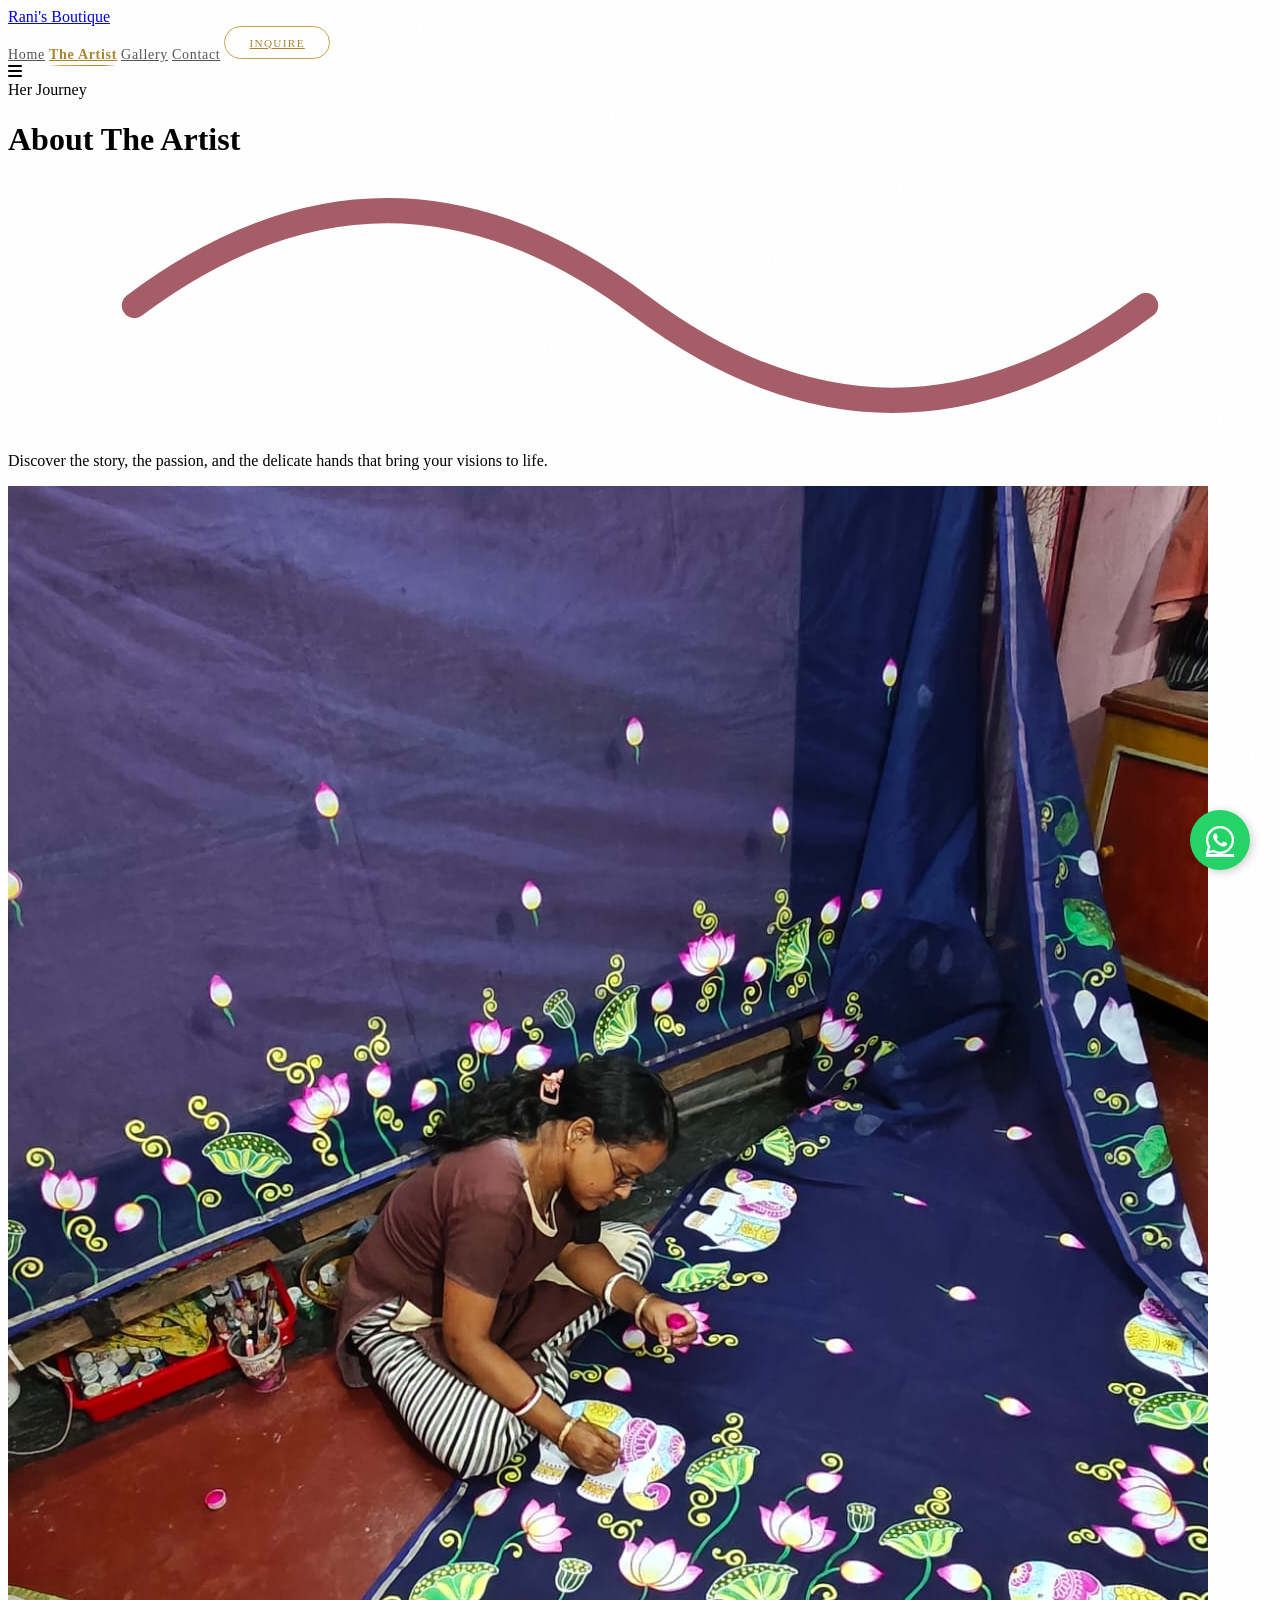
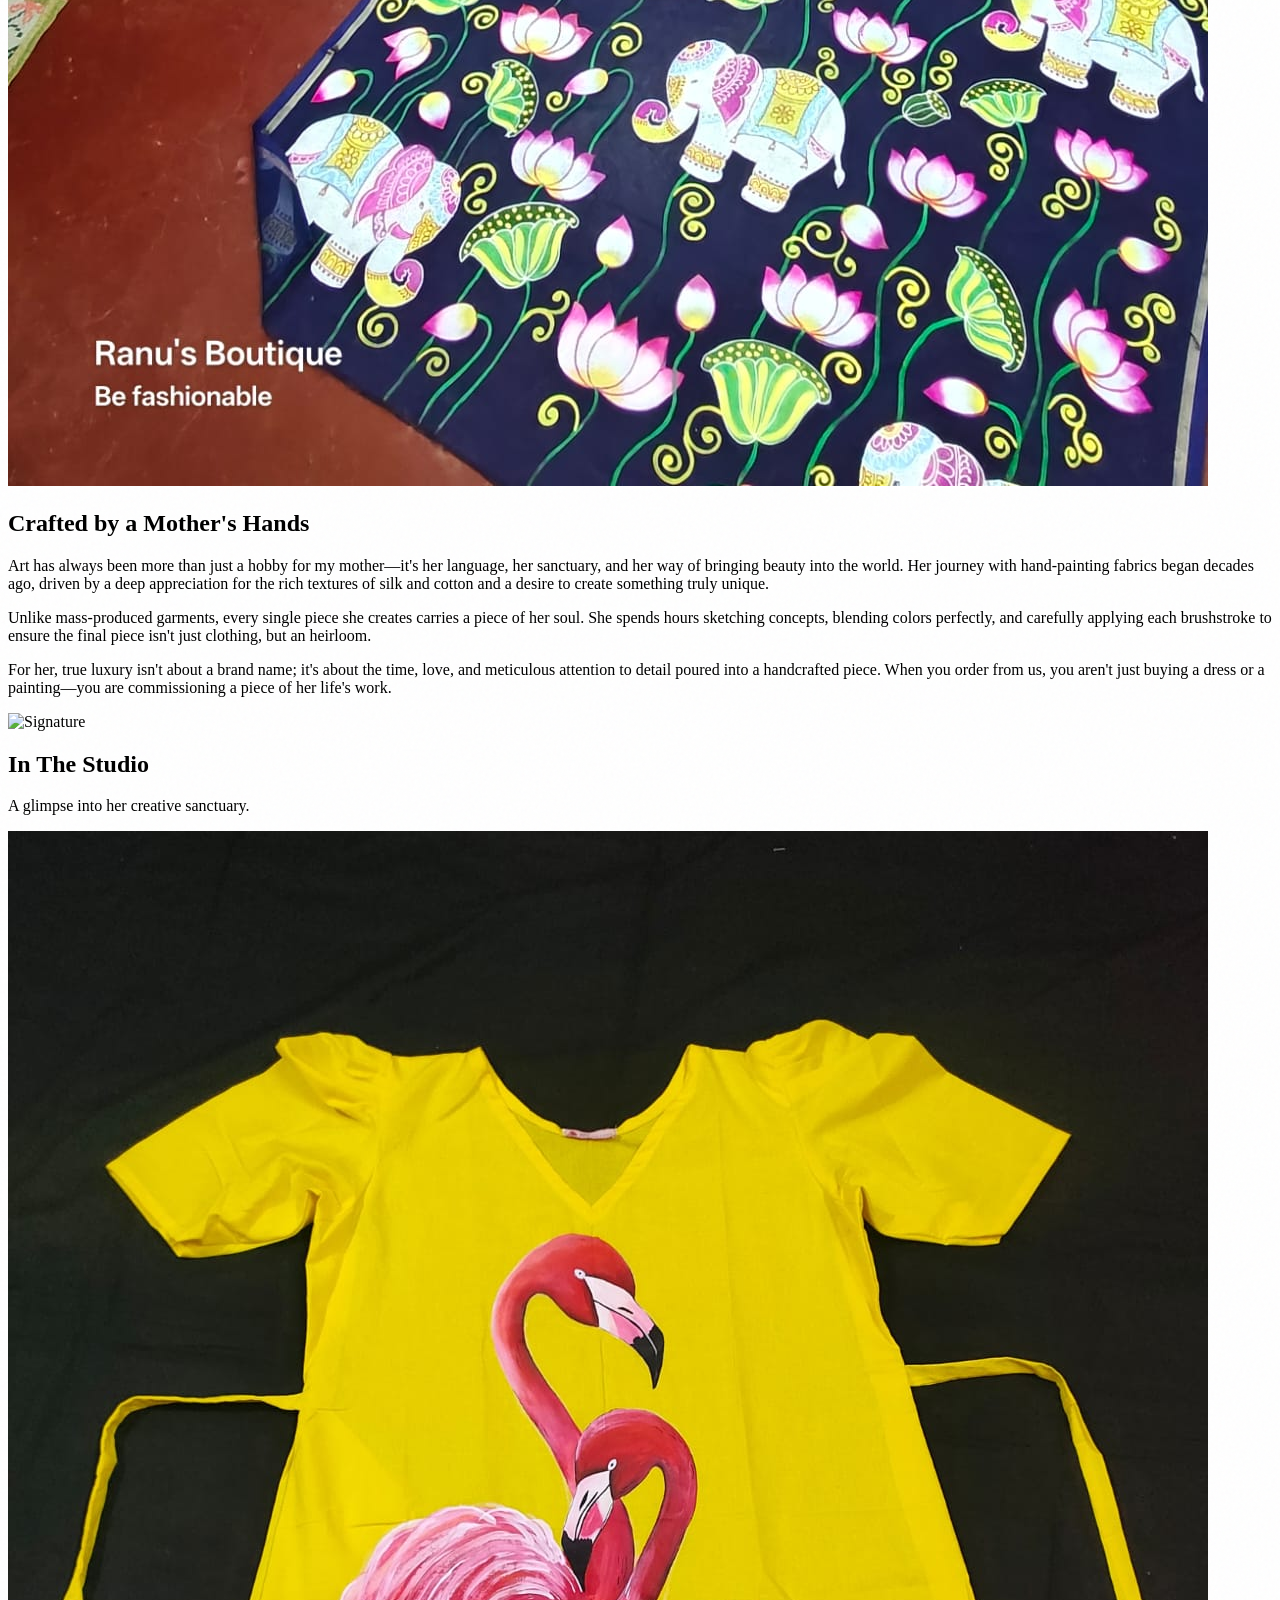
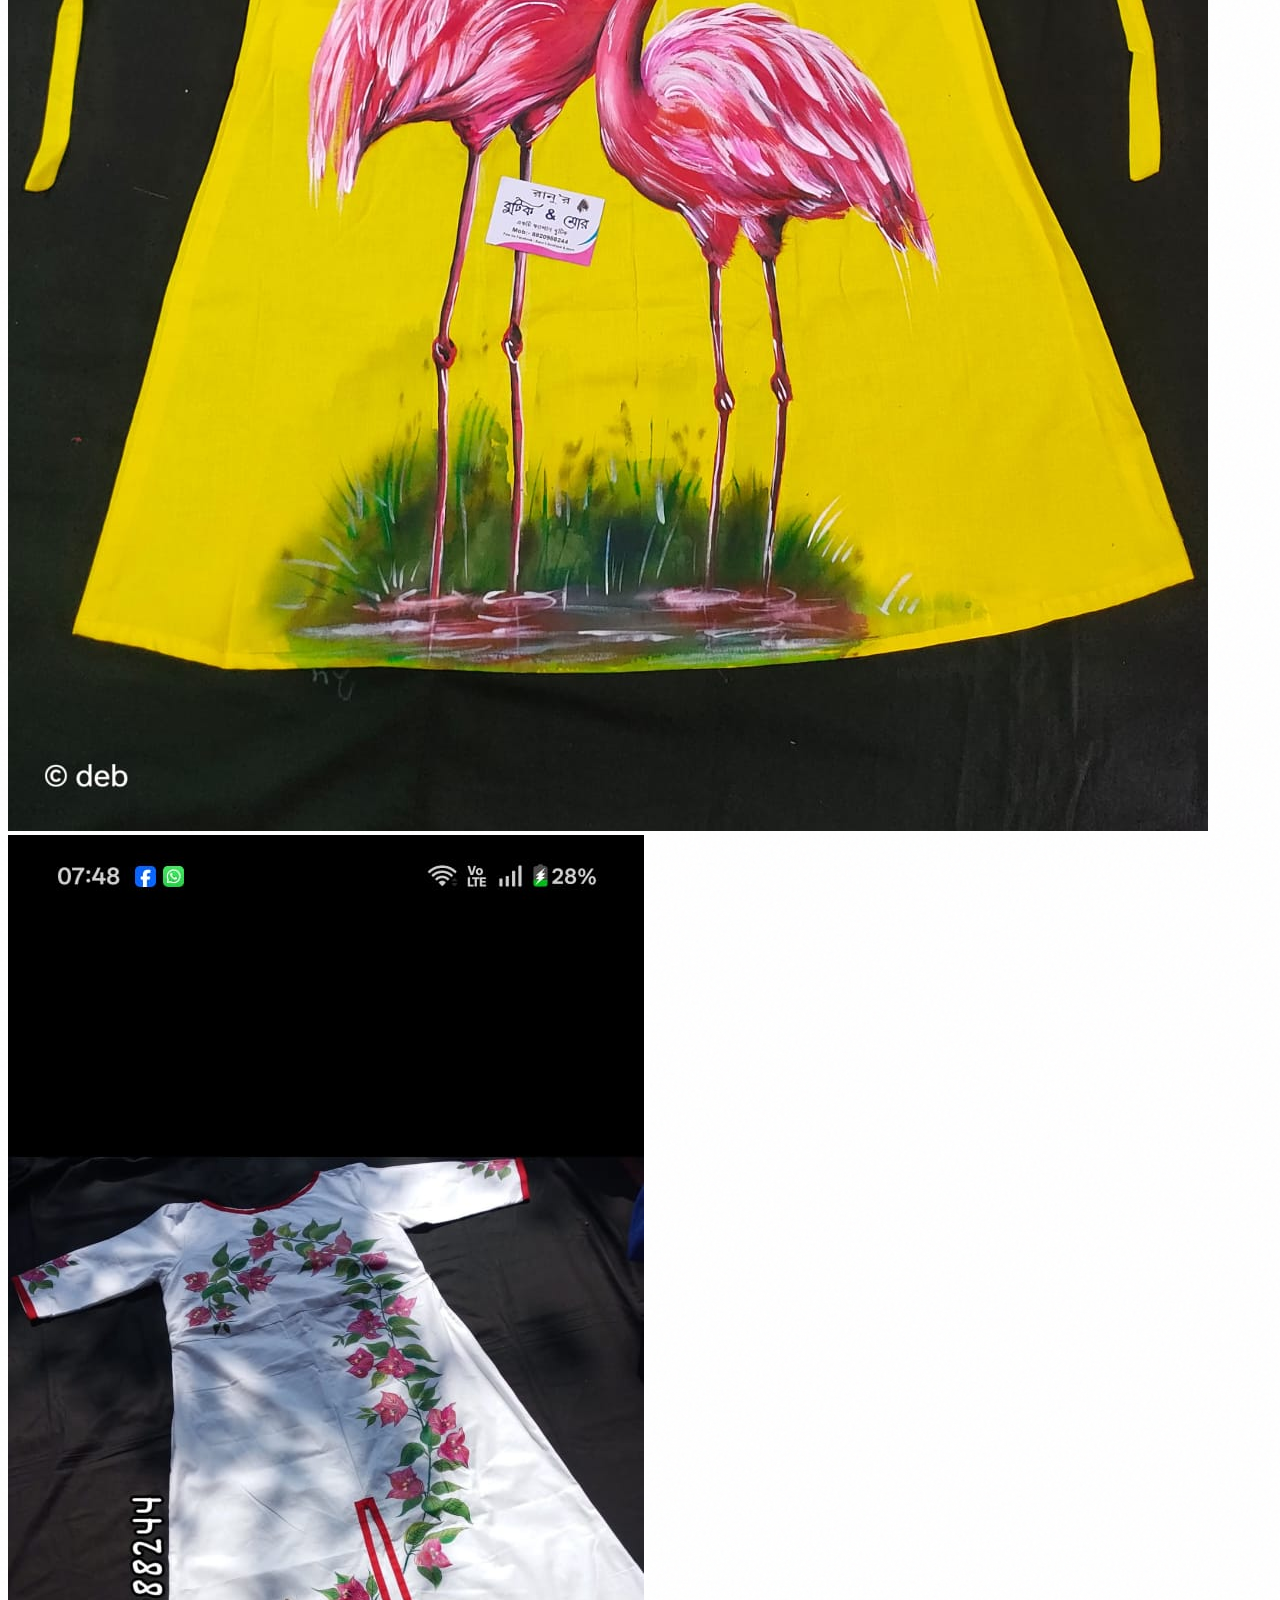
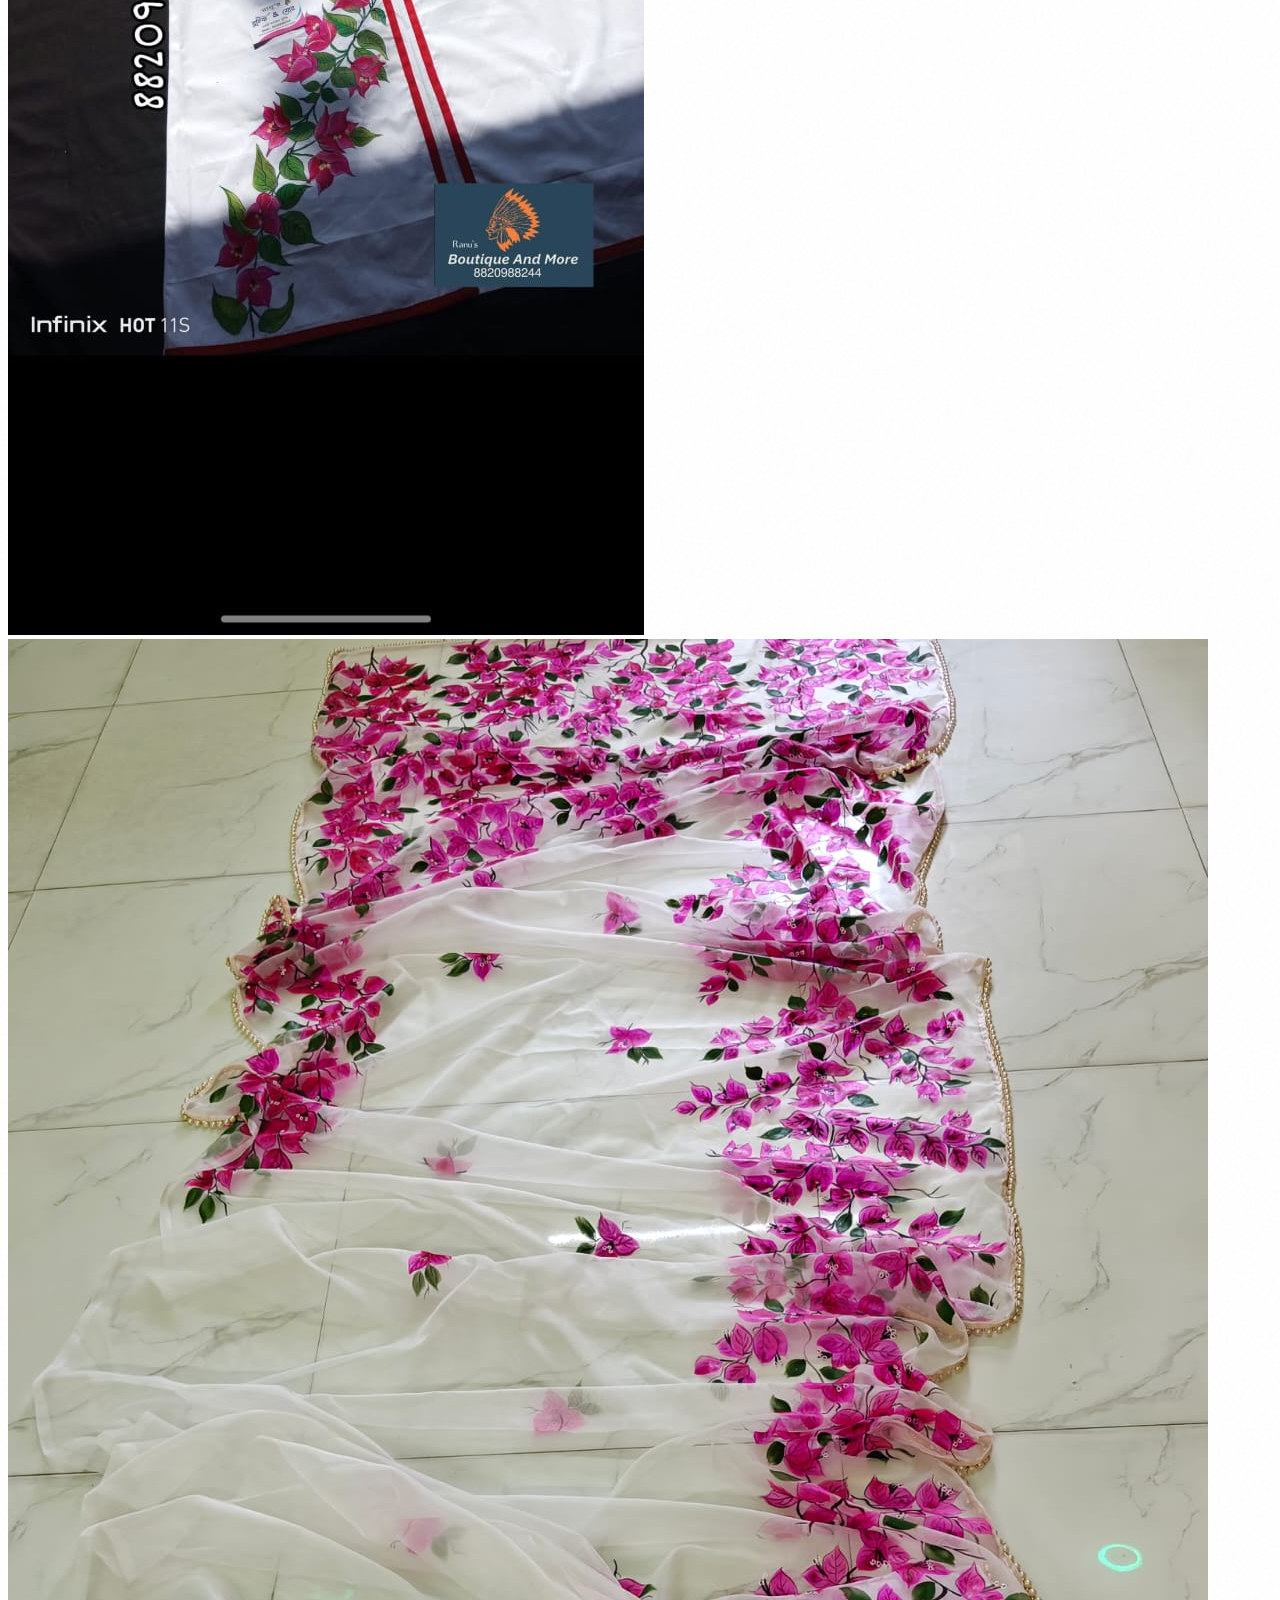
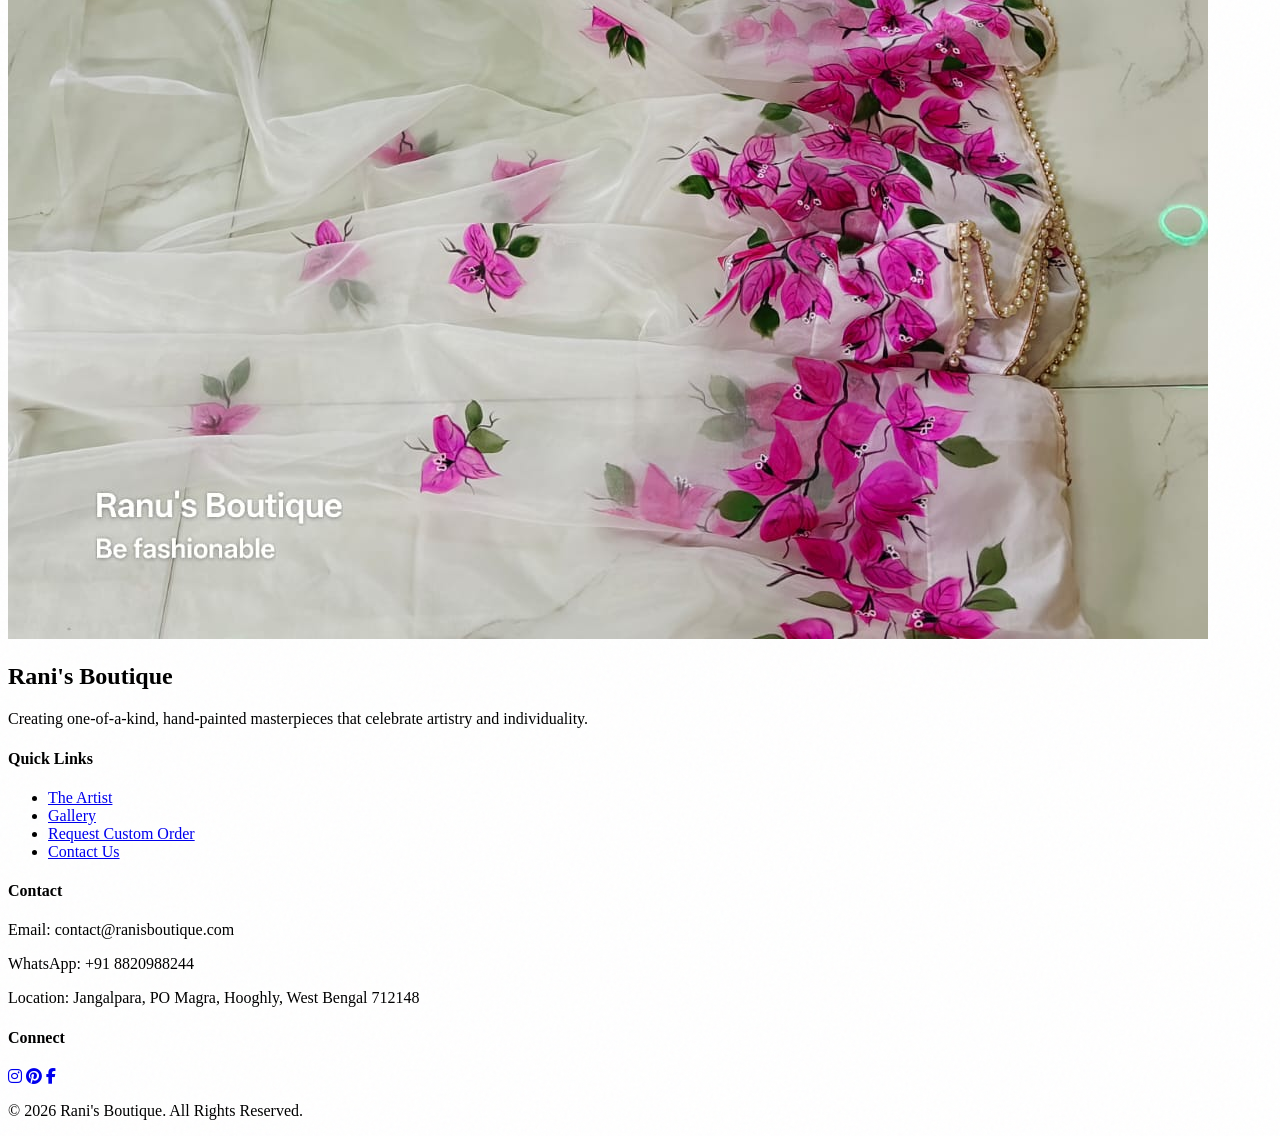
==== commit ad44a59e: "(refactor): Enhance navigation styling and responsiveness with new color variables and link treatmen" ====
--- a/about.html
+++ b/about.html
@@ -34,6 +34,8 @@
               beige: "#DFCCB7",
               ivory: "#FFFDF8",
               rosegold: "#A55D67",
+              gold: "#C9A14A",
+              golddark: "#A8862F",
               blush: "#EAD0D0",
               sage: "#8B8560",
               offwhite: "#FAF8F5",
@@ -60,38 +62,19 @@
       >
         <a
           href="index.html"
-          class="font-serif text-2xl font-semibold tracking-wider text-textmain"
+          class="font-serif text-xl sm:text-2xl font-bold tracking-tight text-textmain leading-none"
+          aria-label="Rani's Boutique — Home"
           >Rani's Boutique</a
         >
 
         <div
-          class="nav-links fixed top-0 right-0 h-screen w-72 bg-cream/95 md:bg-transparent backdrop-blur-md md:backdrop-blur-none shadow-2xl md:shadow-none p-12 md:p-0 flex flex-col md:flex-row items-start md:items-center justify-start md:justify-end gap-8 md:gap-10 transform translate-x-full md:translate-x-0 transition-transform duration-300 ease-in-out md:static md:h-auto md:w-auto z-40"
-        >
-          <a
-            href="index.html"
-            class="font-medium text-sm tracking-wide text-textlight hover:text-textmain transition-colors duration-300"
-            >Home</a
-          >
-          <a
-            href="about.html"
-            class="font-medium text-sm tracking-wide text-rosegold hover:text-rosegold transition-colors duration-300 relative after:absolute after:bottom-[-4px] after:left-0 after:w-full after:h-px after:bg-rosegold"
-            >The Artist</a
-          >
-          <a
-            href="gallery.html"
-            class="font-medium text-sm tracking-wide text-textlight hover:text-textmain transition-colors duration-300"
-            >Gallery</a
-          >
-          <a
-            href="contact.html"
-            class="font-medium text-sm tracking-wide text-textlight hover:text-textmain transition-colors duration-300"
-            >Contact</a
-          >
-          <a
-            href="custom-order.html"
-            class="w-full md:w-auto text-center py-2.5 px-6 rounded-full font-medium uppercase tracking-wider text-xs border border-textmain text-textmain bg-transparent hover:bg-textmain hover:text-white transition-all duration-300 cursor-pointer"
-            >Inquire</a
-          >
+          class="nav-links fixed top-0 right-0 h-screen w-72 max-w-[85vw] bg-cream/95 md:bg-transparent backdrop-blur-md md:backdrop-blur-none shadow-2xl md:shadow-none p-12 md:p-0 flex flex-col md:flex-row items-start md:items-center justify-start md:justify-end gap-8 md:gap-10 transform translate-x-full md:translate-x-0 transition-transform duration-300 ease-in-out md:static md:h-auto md:w-auto z-40"
+        >
+          <a href="index.html" class="nav-link">Home</a>
+          <a href="about.html" class="nav-link nav-active">The Artist</a>
+          <a href="gallery.html" class="nav-link">Gallery</a>
+          <a href="contact.html" class="nav-link">Contact</a>
+          <a href="custom-order.html" class="nav-cta">Inquire</a>
         </div>
 
         <div
--- a/style.css
+++ b/style.css
@@ -6,6 +6,8 @@
   --clr-beige: #dfccb7;
   --clr-ivory: #fffdf8;
   --clr-rose-gold: #a55d67;
+  --clr-gold: #c9a14a;
+  --clr-gold-dark: #a8862f;
   --clr-blush: #ead0d0;
   --clr-sage: #8b8560;
   --clr-off-white: #faf8f5;
@@ -45,6 +47,93 @@
 /* Mobile active navigation drawer */
 .nav-links.active {
   transform: translateX(0) !important;
+}
+
+/* ==========================================================================
+   Navbar link styling — premium gold underline treatment
+   ========================================================================== */
+.nav-link {
+  position: relative;
+  font-weight: 500;
+  font-size: 0.875rem;
+  letter-spacing: 0.05em;
+  color: var(--clr-text-light);
+  transition: color 0.3s ease;
+  padding-bottom: 4px;
+}
+
+.nav-link::after {
+  content: "";
+  position: absolute;
+  bottom: 0;
+  left: 50%;
+  width: 0;
+  height: 1.5px;
+  background: linear-gradient(
+    90deg,
+    transparent 0%,
+    var(--clr-gold) 20%,
+    var(--clr-gold-dark) 80%,
+    transparent 100%
+  );
+  transform: translateX(-50%);
+  transition: width 0.35s cubic-bezier(0.25, 0.46, 0.45, 0.94);
+}
+
+.nav-link:hover {
+  color: var(--clr-text-main);
+}
+
+.nav-link:hover::after {
+  width: 100%;
+}
+
+/* Active page link — keeps the gold underline permanently visible */
+.nav-link.nav-active {
+  color: var(--clr-gold-dark);
+  font-weight: 600;
+}
+
+.nav-link.nav-active::after {
+  width: 100%;
+}
+
+/* CTA-style "Inquire" link in nav */
+.nav-cta {
+  display: inline-block;
+  padding: 0.6rem 1.5rem;
+  border-radius: 9999px;
+  font-weight: 500;
+  font-size: 0.7rem;
+  letter-spacing: 0.12em;
+  text-transform: uppercase;
+  color: var(--clr-gold-dark);
+  border: 1px solid var(--clr-gold);
+  background: transparent;
+  transition: all 0.3s ease;
+  position: relative;
+  overflow: hidden;
+}
+
+.nav-cta::before {
+  content: "";
+  position: absolute;
+  inset: 0;
+  background: linear-gradient(135deg, var(--clr-gold) 0%, var(--clr-gold-dark) 100%);
+  opacity: 0;
+  transition: opacity 0.3s ease;
+  z-index: -1;
+}
+
+.nav-cta:hover {
+  color: #fff;
+  border-color: var(--clr-gold-dark);
+  transform: translateY(-1px);
+  box-shadow: 0 6px 20px rgba(201, 161, 74, 0.3);
+}
+
+.nav-cta:hover::before {
+  opacity: 1;
 }
 
 /* ==========================================================================
@@ -311,17 +400,17 @@
 /* WhatsApp Floating Button */
 .whatsapp-float {
   position: fixed;
-  bottom: 30px;
-  right: 30px;
+  bottom: 20px;
+  right: 20px;
   background-color: #25d366;
   color: #fff;
   border-radius: 50%;
-  width: 60px;
-  height: 60px;
+  width: 50px;
+  height: 50px;
   display: flex;
   align-items: center;
   justify-content: center;
-  font-size: 2rem;
+  font-size: 1.75rem;
   box-shadow: 2px 2px 10px rgba(0, 0, 0, 0.2);
   z-index: 1000;
   transition: var(--transition);
@@ -330,3 +419,13 @@
   transform: scale(1.1);
   background-color: #1ebe57;
 }
+
+@media (min-width: 640px) {
+  .whatsapp-float {
+    bottom: 30px;
+    right: 30px;
+    width: 60px;
+    height: 60px;
+    font-size: 2rem;
+  }
+}
